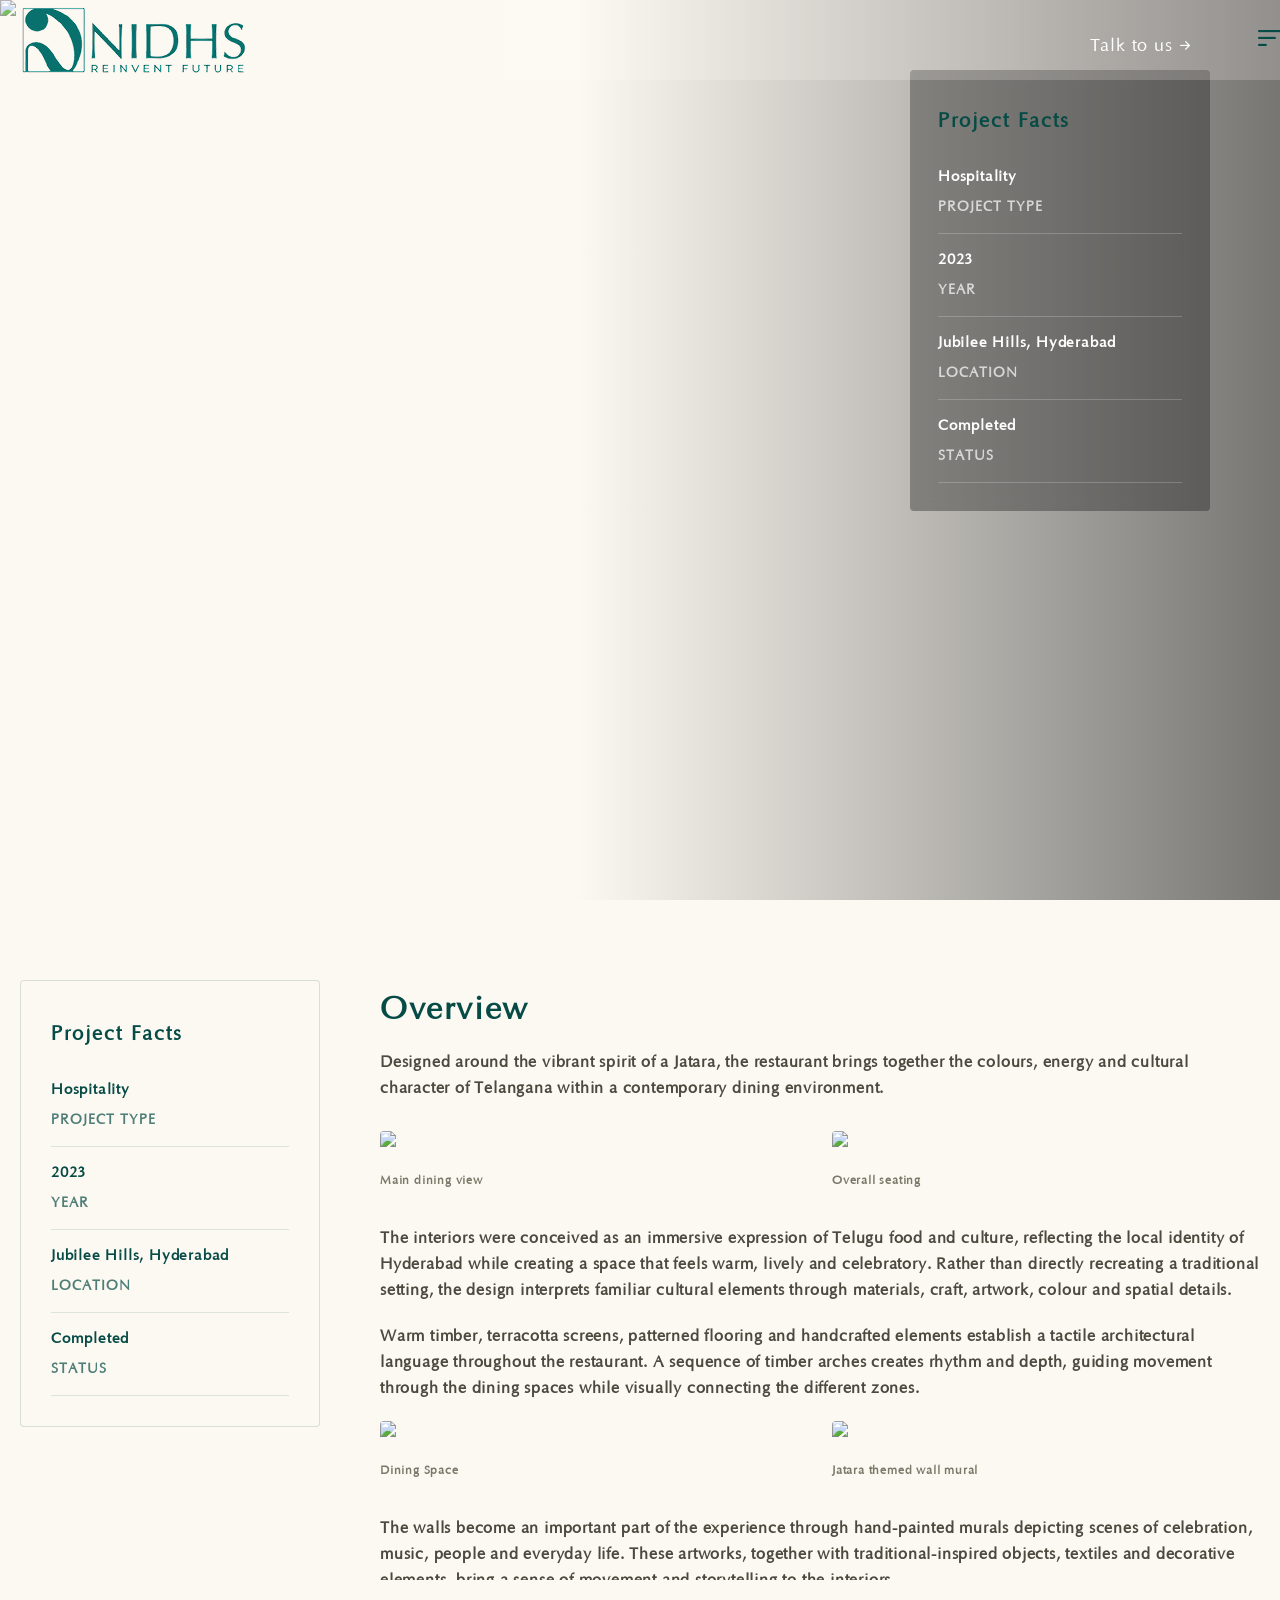
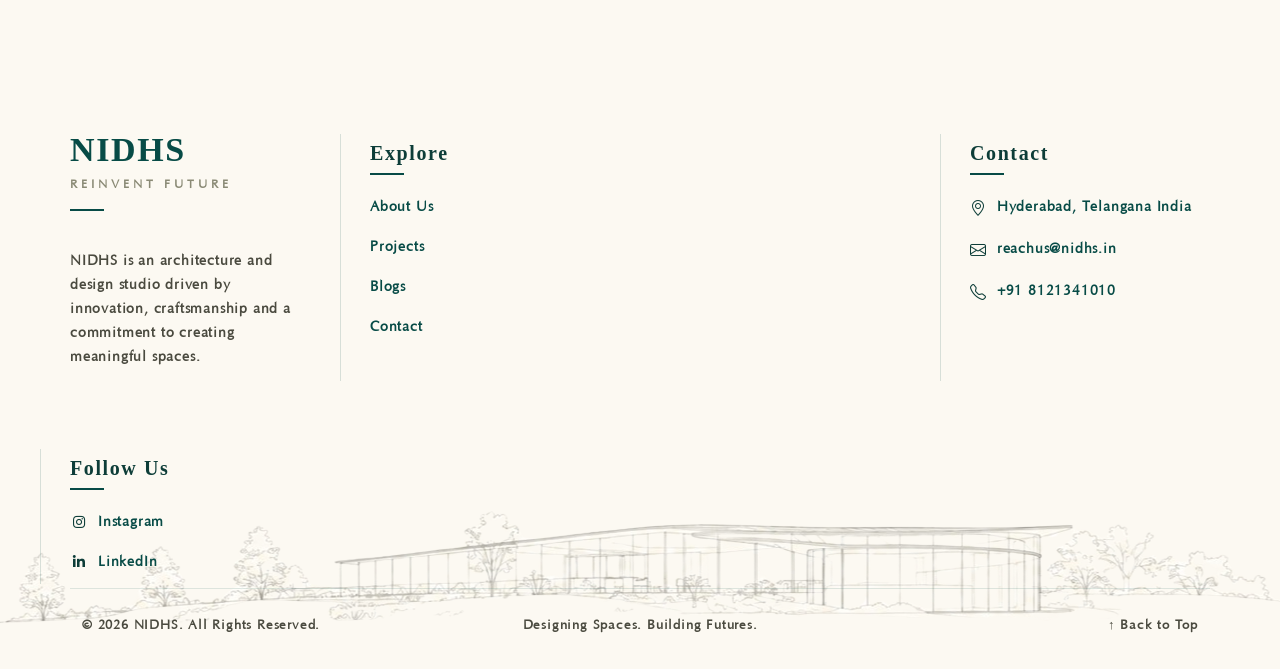
==== jatara.html @ 34f8f17a "Initial commit" ====
<!DOCTYPE HTML>
<html lang="en-US">

<head>
	<meta charset="UTF-8">
	<meta http-equiv="x-ua-compatible" content="ie=edge">
	<title>Jatara</title>
	<meta name="description" content="">
	<meta name="viewport" content="width=device-width, initial-scale=1">
	<!-- Favicon -->
	<link rel="icon" type="image/png" sizes="56x56" href="assets/images/fav-icon/icon.png">
	<!-- bootstrap CSS -->
	<link rel="stylesheet" href="assets/css/bootstrap.min.css" type="text/css" media="all">

	<!-- animate CSS -->
	<link rel="stylesheet" href="assets/css/animate.css" type="text/css" media="all">

	<!-- font-awesome CSS -->
	<link rel="stylesheet" href="assets/css/all.min.css" type="text/css" media="all">
	<!-- font-flaticon CSS -->
	<link rel="stylesheet" href="assets/css/flaticon.css" type="text/css" media="all">
	<!-- theme-default CSS -->
	<link rel="stylesheet" href="assets/css/theme-default.css" type="text/css" media="all">

	<!-- transitions CSS -->
	<link rel="stylesheet" href="assets/css/owl.transitions.css" type="text/css" media="all">

	<!-- bootstrap icons -->
	<link rel="stylesheet" href="assets/css/bootstrap-icons.css" type="text/css" media="all">
    
	<!-- Main Style CSS -->
	<link rel="stylesheet" href="assets/css/style.css" type="text/css" media="all">

	<link rel="stylesheet" href="assets/css/projectdetail.css" type="text/css" media="all">

</head>

<body>

    <div id="sticky-header" class="hendre_nav_manu two">
		<div class="container-fluid">
			<div class="row align-items-center">
				<div class="col-lg-2">
					<div class="logo">
						<a class="logo_img" href="index.html" title="hendre">
							<img src="assets/images/NIDHSlogo.png" alt="logo">
						</a>
						<a class="main_sticky" href="index.html" title="hendre">
							<img src="assets/images/NIDHSlogo.png" alt="logo">
						</a>
					</div>
				</div>
				<div class="col-lg-7">
					
				</div>
				<div class="col-lg-3">
					<div class="header-src-box">

						<div class="header-button two">
							<a href="#">Talk to us<i class="bi bi-arrow-right-short"></i></a>
						</div>
						<div class="sidebar-btn style_two">
							<div class="nav-btn navSidebar-button style_two"><span><i class="bi bi-filter-left"></i></span></div>							
						</div>
					</div>
				</div>
			</div>
		</div>
	</div>

	<div class="xs-sidebar-group info-group">
		<div class="xs-sidebar-widget">
			<div class="sidebar-widget-container">
				<div class="menu-visual-pane" >

					<div class="menu-visual-content">
						<h1>Designing <br>Spaces <br>That Inspire.</h1>

						<div class="menu-featured-project">
							<span class="fp-label">FEATURED PROJECT</span>
							<h4>Sakura -A Far Eastern Kitchen</h4>
							<p>Restaurant<br>Hyderabad, Telangana<br>2024</p>
							<a href="sakura.html" class="view-project-link">VIEW PROJECT <i class="fas fa-arrow-right"></i></a>
						</div>
					</div>
				</div>

				<!-- RIGHT: nav pane -->
				<div class="menu-nav-pane">
					<div class="menu-nav-header">
						<div class="menu-brand">
							<div class="logo">
							<a class="logo_img" href="index.html" title="hendre">
								<img src="assets/images/NIDHSlogo.png" alt="logo">
							</a>
							</div>
						</div>
						<a href="#" class="close-side-widget">
							<i class="fas fa-times"></i>
						</a>
					</div>

					<ul class="menu-nav-list">
						<li><a href="#portfolio">PROJECTS </a></li>
						<li><a href="#aboutus">ABOUT </a></li>
						<li><a href="#blogs">BLOGS </a></li>
						<li><a href="#contactus">CONTACT </a></li>
					</ul>

					<div class="menu-contact-row">
						<div class="contact-item">
							<i class="fas fa-map-marker-alt"></i>
							<span>Hyderabad, Telangana<br>India</span>
						</div> 
						<div class="contact-item">
							<i class="fas fa-envelope"></i>
							<span>reachus@nidhs.in</span>
						</div>
						<div class="contact-item">
							<i class="fas fa-phone-alt"></i>
							<span>+91 8121341010</span>
						</div>
					</div>
				</div>

			</div>
		</div>
	</div>


    <section class="pd-hero">
        <img class="pd-hero__img" src="assets/images/portfolio/jatara/DMP00651-HDR.jpg" alt="Jataras Restaurant">
        <div class="pd-hero__overlay"></div>

        <div class="pd-facts pd-facts--hero">
            <h3 class="pd-facts__title">Project Facts</h3>
            <ul class="pd-facts__list">
                <li><span class="pd-facts__value">Hospitality</span><span class="pd-facts__label">Project Type</span></li>
                <!-- <li><span class="pd-facts__value">Jatara</span><span class="pd-facts__label">Client</span></li> -->
                <li><span class="pd-facts__value">2023</span><span class="pd-facts__label">Year</span></li>
                <!-- <li><span class="pd-facts__value">--</span><span class="pd-facts__label">Size</span></li> -->
                <li><span class="pd-facts__value">Jubilee Hills, Hyderabad </span><span class="pd-facts__label">Location</span></li>
                <li><span class="pd-facts__value">Completed</span><span class="pd-facts__label">Status</span></li>
            </ul>
        </div>
    </section>

    <section class="pd-body">
        <aside class="pd-body__sidebar">
            <div class="pd-facts pd-facts--sidebar" id="pdFactsSidebar">
                <h3 class="pd-facts__title">Project Facts</h3>
                <ul class="pd-facts__list">
                    <li><span class="pd-facts__value">Hospitality</span><span class="pd-facts__label">Project Type</span></li>
					<!-- <li><span class="pd-facts__value">Jatara</span><span class="pd-facts__label">Client</span></li> -->
					<li><span class="pd-facts__value">2023</span><span class="pd-facts__label">Year</span></li>
					<!-- <li><span class="pd-facts__value">--</span><span class="pd-facts__label">Size</span></li> -->
					<li><span class="pd-facts__value">Jubilee Hills, Hyderabad </span><span class="pd-facts__label">Location</span></li>
					<li><span class="pd-facts__value">Completed</span><span class="pd-facts__label">Status</span></li>
                </ul>
            </div>
        </aside>

        <div class="pd-body__content">
            <h2>Overview</h2>
            <p> 
				Designed around the vibrant spirit of a Jatara, the restaurant brings together the colours, energy and cultural character of Telangana within a contemporary dining environment.
			</p>

            
			<div class="pd-body__image-row">
				<div>
					<img class="pd-body__image" src="assets/images/portfolio/jatara/DMP00681-HDR.jpg" alt="Main Entrance">
					<span class="pd-body__caption">Main dining view</span>
				</div>
				<div>
					<img class="pd-body__image" src="assets/images/portfolio/jatara/DMP00713-HDR.jpg" alt="Main Entrance">
					<span class="pd-body__caption">Overall seating</span>
				</div>
			</div>
			<p>
				The interiors were conceived as an immersive expression of Telugu food and culture, reflecting the local identity of Hyderabad while creating a space that feels warm, lively and celebratory. Rather than directly recreating a traditional setting, the design interprets familiar cultural elements through materials, craft, artwork, colour and spatial details.			</p>
			<p>
				Warm timber, terracotta screens, patterned flooring and handcrafted elements establish a tactile architectural language throughout the restaurant. A sequence of timber arches creates rhythm and depth, guiding movement through the dining spaces while visually connecting the different zones.			
			</p>

            <div class="pd-body__image-row">
                <div>
                    <img src="assets/images/portfolio/jatara/DMP00624-HDR.jpg" alt="Reception Hall">
                    <span class="pd-body__caption">Dining Space</span>
                </div>
                <div>
                    <img src="assets/images/portfolio/jatara/DMP00735-HDR.jpg" alt="Jatara themed wall mural">
                    <span class="pd-body__caption">Jatara themed wall mural</span>
                </div>
            </div>
			<p>The walls become an important part of the experience through hand-painted murals depicting scenes of celebration, music, people and everyday life. These artworks, together with traditional-inspired objects, textiles and decorative elements, bring a sense of movement and storytelling to the interiors.</p>

            <div class="pd-body__image-row">
                <div>
                    <img src="assets/images/portfolio/jatara/DMP00586-HDR.jpg" alt="Reception Hall">
                    <span class="pd-body__caption">Private Dining Room</span>
                </div>

                <div>
                    <img src="assets/images/portfolio/jatara/DMP00601-HDR.jpg" alt="Facade Detail">
                    <span class="pd-body__caption"> Themed wall painting </span>
                </div>
            </div>

			<p>The resulting space is intentionally vibrant and informal - a contemporary restaurant that celebrates the character of Jatara through colour, craft, art and atmosphere.</p>
            <div class="pd-body__image-row">
				<div>
                    <img src="assets/images/portfolio/jatara/DMP00619-HDR.jpg" alt="Reception Hall">
                    <span class="pd-body__caption">Carved wooden detailing</span>
                </div>
			</div>
        </div>
    </section>

    <!--==================================================-->
	<!-- Start Footer Section  -->
	<!--==================================================-->

	<div class="footer-section upper">
		<div class="container">
			<div class="row footer-row">

				<div class="col-lg-3 col-md-6">
					<div class="widgets-company-info-box wow fadeInUp">
						<div class="footer-logo">
							<h2>NIDHS</h2>
							<span>REINVENT FUTURE</span>
							<div class="footer-underline"></div>
						</div>
						<div class="company-info-desc">
							<p>NIDHS is an architecture and design studio driven by innovation, craftsmanship and a commitment to creating meaningful spaces.</p>
						</div>
					</div>
				</div>

				<div class="col-lg-3 col-md-6">
					<div class="widgets-company-info wow fadeInLeft">
						<div class="widgets-company-content">
							<div class="widgets-company-title">
								<h3>Explore</h3>
								<div class="footer-underline"></div>
							</div>
							<div class="widgets-company-icon-list">
								<ul>
									<li><a class="a" href="index.html#aboutus">About Us</a></li>
									<li><a class="a" href="index.html#portfolio">Projects</a></li>
									<li><a class="a" href="index.html#blogs">Blogs</a></li>
									<li><a class="a" href="index.html#contactus">Contact</a></li>
								</ul>
							</div>
						</div>
					</div>
				</div>
s
				<div class="col-lg-3 col-md-6">
					<div class="widgets-company-info wow fadeInLeft">
						<div class="widgets-company-content">
							<div class="widgets-company-title">
								<h3>Contact</h3>
								<div class="footer-underline"></div>
							</div>
							<div class="widgets-company-icon-list">
								<ul class="contact-list">
									<li><i class="bi bi-geo-alt"></i> <span>Hyderabad, Telangana India</span></li>
									<li><i class="bi bi-envelope"></i> <span>reachus@nidhs.in</span></li>
									<li><i class="bi bi-telephone"></i> <span>+91 8121341010</span></li>
								</ul>
							</div>
						</div>
					</div>
				</div>

				<div class="col-lg-3 col-md-6">
					<div class="widgets-company-info wow fadeInLeft">
						<div class="widgets-company-content">
							<div class="widgets-company-title">
								<h3>Follow Us</h3>
								<div class="footer-underline"></div>
							</div>
							<div class="widgets-company-icon-list">
								<ul class="social-list">
									<li><a class="a" href="#"><i class="fab fa-instagram"></i> Instagram</a></li>
									<li><a class="a" href="#"><i class="fab fa-linkedin-in"></i> LinkedIn</a></li>
								</ul>
							</div>
						</div>
					</div>
				</div>

			</div>


			<div class="row mg-tp align-items-center footer-bottom-row">
				<div class="col-lg-4">
					<div class="copy-rights">
						<p>© 2026 NIDHS. All Rights Reserved.</p>
					</div>
				</div>
				<div class="col-lg-4 text-center">
					<p class="footer-tagline">Designing Spaces. Building Futures.</p>
				</div>
				<div class="col-lg-4 text-end">
					<a class="a back-to-top" href="#top">↑ Back to Top</a>
				</div>
			</div>
		</div>
	</div>

	<!--==================================================-->
	<!-- End  Footer Section  -->
	<!--==================================================-->


</body>

<script>
    document.addEventListener('DOMContentLoaded', function () {
        var sidebarFacts = document.getElementById('pdFactsSidebar');
        if (!sidebarFacts) return;

        // skip the animation entirely on mobile widths, per design
        if (window.innerWidth <= 900) {
            sidebarFacts.classList.add('is-visible');
            return;
        }

        var observer = new IntersectionObserver(function (entries) {
            entries.forEach(function (entry) {
                if (entry.isIntersecting) {
                    sidebarFacts.classList.add('is-visible');
                    observer.unobserve(entry.target);
                }
            });
        }, {
            threshold: 0.2
        });

        observer.observe(sidebarFacts);
    });
</script>

<!-- jquery js -->
	<script src="assets/js/vendor/jquery-3.6.2.min.js"></script>
	<!-- bootstrap js -->
	<script src="assets/js/bootstrap.min.js"></script>
	<!-- carousel js -->
	<script src="assets/js/owl.carousel.min.js"></script>
	<!-- counterup js -->
	<script src="assets/js/jquery.counterup.min.js"></script>
	<!-- waypoints js -->
	<script src="assets/js/waypoints.min.js"></script>
	<!-- wow js -->
	<script src="assets/js/wow.js"></script>
	<!-- imagesloaded js -->
	<script src="assets/js/imagesloaded.pkgd.min.js"></script>
	<!-- venobox js -->
	<script src="venobox/venobox.js"></script>

	<!--  animated-text js -->
	<script src="assets/js/animated-text.js"></script>
	<!-- venobox min js -->
	<script src="venobox/venobox.min.js"></script>
	<!-- isotope js -->
	<script src="assets/js/isotope.pkgd.min.js"></script>
	<!-- jquery meanmenu js -->
	<script src="assets/js/jquery.meanmenu.js"></script>

	<!-- jquery scrollup js -->
	<script src="assets/js/jquery.scrollUp.js"></script>

	<script src="assets/js/jquery.barfiller.js"></script>
	<!-- jquery js -->

	<script src="assets/js/popper.min.js"></script>

	<!-- theme js -->
	<script src="assets/js/theme.js"></script>

</html>
---- assets/css/theme-default.css ----
/*

    font-family: 'Montserrat', sans-serif;

*/



/* @import url('https://fonts.googleapis.com/css2?family=Montserrat:ital,wght@0,100;0,200;0,300;0,400;0,500;0,600;0,700;0,800;0,900;1,100;1,200;1,300;1,400;1,500;1,600;1,700;1,800;1,900&display=swap'); */
/* @import url('https://fonts.googleapis.com/css2?family=Abhaya+Libre:wght@400;500;600;700;800&display=swap'); */

@font-face {
    font-family: 'Optima';
    src: url('/assets/fonts/optima-webfont/OPTIMA.woff') format('woff');
    font-weight: 400;
    font-style: normal;
    font-display: swap;
}

html, body {
    margin: 0;
    padding: 0;
}

html,

body {
    overflow-x: hidden;
}

html {
    scroll-behavior: smooth;
}

body {
    color: #FCF9F2;
    font-size: 15px;
    font-weight: 600;
    line-height: 28px;
    letter-spacing: 0.05rem;
    text-align: left!important;
    /* font-family: 'Montserrat', sans-serif; */
    /* font-family: 'Abhaya Libre', serif; */
    font-family: 'Optima', 'Abhaya Libre', serif;
}

p {

    font-weight: 600 !important;
    font-style: normal;
}

h1,
h2,
h3,
h4,
h5,
h6 {
    /* color: #fff; */
    /* font-family: 'Montserrat', sans-serif; */
    /* font-family: 'Abhaya Libre', serif; */
    font-family: 'Optima', serif;
    font-style: normal;
    margin-bottom: 0;
    margin-top: 11px;
    line-height: 1.2;
    font-weight: 600;
    -webkit-transition: .5s;
    transition: .5s;
    font-size: 36px;
    letter-spacing: 0.1rem !important;
}

a {
    -webkit-transition: all 0.3s ease-out 0s;
    transition: all 0.3s ease-out 0s;
    text-decoration: none;
}

a {
    color: #43baff;
    text-decoration: none;
}

a:focus,
.btn:focus {
    text-decoration: none;
    outline: none;
}

a:focus,
a:hover {
    text-decoration: none;
    text-decoration: none;
}

.uppercase {
    text-transform: uppercase;
}

.capitalize {
    text-transform: capitalize;
}

h1 a,
h2 a,
h3 a,
h4 a,
h5 a,
h6 a {
    color: inherit;
    -webkit-transition: .5s;
    transition: .5s;
    text-decoration: none;
}

h1 {
    font-size: 50px;
}

h2 {
    font-size: 35px;

}

h3 {
    font-size: 30px;
}

h4 {
    font-size: 24px;
}

h5 {
    font-size: 20px;
}

h6 {
    font-size: 18px;
}

.white h1,
.white h2,
.white h3,
.white h4,
.white h5,
.white h6 {
    color: #fff;
}

.white p {
    color: #fff;
}

.white i {
    color: #fff;
}

ul {
    margin: 0px;
    padding: 0px;
}



ul {
    margin: 0;

    padding: 0;
}



/* input:focus,
button:focus {
    border-color: #FF3C00;
    outline-color: #FF3C00;
    border: 1px solid #FF3C00;
} */

textarea:focus {
    border-color: #F16722;
    outline-color: #F16722;
}

hr {
    margin: 60px 0;
    padding: 0px;
    border-bottom: 1px solid #eceff8;
    border-top: 0px;
}

hr.style-2 {
    border-bottom: 1px dashed #f10;
}

hr.mp-0 {
    margin: 0;
    border-bottom: 1px solid #eceff8;
}

hr.mtb-40 {
    margin: 40px 0;
    border-bottom: 1px solid #eceff8;
    border-top: 0px;
}

label {
    color: #fff;
    cursor: pointer;
    font-size: 14px;
    font-weight: 600;
}

a,
i,
cite,
em,
var,
address,
dfn,
ol,
li,
ul {
    font-style: normal;
    font-weight: 600;
}


*::-moz-selection {
    background: #4fc1f0;
    color: #454545;
    text-shadow: none;
}

::-moz-selection {
    background: #4fc1f0;
    color: #454545;
    text-shadow: none;
}

::selection {
    background: #4fc1f0;
    color: #454545;
    text-shadow: none;
}

::placeholder {
    color: #454545;
    font-size: 16px;
}

::-webkit-input-placeholder {
    /* Chrome/Opera/Safari */

    color: #454545;
}

::-moz-placeholder {
    /* Firefox 19+ */
    color: #454545;
}

:-ms-input-placeholder {
    /* IE 10+ */

    color: #454545;
}

:-moz-placeholder {
    /* Firefox 18- */

    color: #454545;
}

/* Contact Area */
.counter_area ::-moz-selection {
    color: #001d23;
    text-shadow: none;
}

.contact_area ::-moz-selection {
    color: #001d23;
    text-shadow: none;
}

.contact_area ::selection {
    color: #001d23;
    text-shadow: none;
}

.contact_area ::placeholder {
    color: #001d23;
    font-size: 16px;
}

.contact_area ::-webkit-input-placeholder {
    /* Chrome/Opera/Safari */
    color: #001d23;
}

.contact_area ::-moz-placeholder {
    /* Firefox 19+ */
    color: #001d23;
}

.contact_area :-ms-input-placeholder {
    /* IE 10+ */
    color: #001d23;
}

.contact_area :-moz-placeholder {
    /* Firefox 18- */
    color: #001d23;
}

.blog_reply ::-moz-selection {
    color: #151948;
}

.blog_reply ::-moz-selection {
    color: #151948;
}

.blog_reply ::selection {
    color: #151948;
}

.blog_reply::placeholder {
    color: #151948;
}

.blog_reply ::-webkit-input-placeholder {
    /* Chrome/Opera/Safari */
    color: #151948;
}

.blog_reply ::-moz-placeholder {
    /* Firefox 19+ */
    color: #151948;
}

.blog_reply :-ms-input-placeholder {
    /* IE 10+ */
    color: #151948;
}

.blog_reply :-moz-placeholder {
    /* Firefox 18- */
    color: #151948;
}
---- assets/css/style.css ----
/*===============================================
Template Name: Nidhs- Architecture & Interior Design HTML5 Template
Author:  https://themeforest.net/user/dreamit-solution
Description: Description
Version: 1.0.0
Text Domain: Nidhs
Tags:       architect, architecture, architecture design, architecture portfolio, architecture studio, clean, furniture store, gallery, interior decoration, interior design, interior design portfolio, interior designer, modern, property
================================================*/
    
/*TABLE OF CONTENTS*/
/*=====================
01. Nidhstop-menu-area Css
02. NidhsNav Menu Area Css
03. Nidhsbreadcumb Area Css
04. Nidhssection-title Css
05. NidhsSlider Area Css
06. Nidhsfeature-area Css
07. Nidhstag-area Css
08. Nidhsabout area Css
09. NidhsProssess Ber Css
10. Nidhsgallery area Css
11. Nidhscounter area Css
12. Nidhsservice-area  Css
13. Nidhsproject all inner page Css
14. Nidhsservice-details-area Css
15. NidhsNidhs-agency-area Css
16. Nidhspricing-area Css
17. Nidhsproject-area Css
18. Nidhscall-do-action-area Css
19. Nidhscontact area Css
20. Nidhsmap-section Css
21. Nidhsteam-area Css
22. Nidhsteam area inner page Css
23. Nidhstestimonial-area Css
24. Nidhsvideo-area-seven Css
25. Nidhsblog-area Css
26. Nidhsblog-details-area Css
27. Nidhscascading-area Css
28. Nidhshorizontal-area Css
29. Nidhshorizontal-slider-area Css
30. Nidhsportfolio-masonary-area Css
31. Nidhsportfolio-details-area Css
32. Nidhsspilt-slider-area Css
33. Nidhsbrand-area Css
34. Nidhsshop-area CSS
35. Nidhsfooter-section CSS
36. Nidhscopyright-area Css

background color: #FCF9F2
text color: #074B46
light text color : #515151
=======================*/


/*================================
<-- Nidhstop-menu-area Css -->
==================================*/
a {
    color: inherit;
    text-decoration: none;
}

.top-menu-area {
    background: #D8AB7A;
    padding: 10px 0;
}

.top-menu-area .top-menu-left h4.ma-ri {
    margin-right: 40px;
}

.top-menu-area .top-menu-left h4 {
    font-size: 14px;
    line-height: 30px;
    color: #ffffff;
    font-weight: 500;
    margin: 0 0 0;
    display: inline-block;
}

.top-menu-left h4 i {
    display: inline-block;
    margin-right: 5px;
}

.top-icon-list {
    text-align: right;
}

.top-icon-list ul li {
    display: inline-block;
    list-style: none;
    margin-left: 15px;
}

.top-icon-list ul li a {
    font-size: 15px;
    display: inline-block;
    color: #fff;
}

/*================================
<--  NidhsNav Menu Area Css -->
==================================*/

/* #sticky-header {
    position: fixed;
    top: 0;
    left: 0;
    width: 100%;
    z-index: 10;
} */

#sticky-header {
    position: fixed;
    top: 0;
    left: 0;
    width: 100%;
    z-index: 10;
    transform: translateY(0);   /* visible by default */
    transition: transform 0.35s ease;
}

#sticky-header.nav-hidden {
    transform: translateY(-100%);
}

.hendre_nav_manu {
    transition: .5s;
    z-index: 2;
    position: relative;

}

.hendre_nav_manu.two {
    /* background: transparent !important; */
    background: rgba(254, 249, 242, 0.2);
    z-index: 5;
}


.sticky {
    left: 0;
    margin: auto;
    position: fixed !important;
    top: 0;
    width: 100%;
    -webkit-box-shadow: 0 2px 5px -2px rgba(0, 0, 0, 0.1);
    box-shadow: 0 2px 5px -2px rgba(0, 0, 0, 0.1);
    background: #074B46;
    transition: .5s;
    z-index: 9;
    animation: 500ms running fadeInUp;
    animation-name: slideInDown;
}

.header-src-box {
    text-align: center;
}

.header-icon {
    display: inline-block;
    margin: 0 25px 0 15px;
}

.header-icon.home-three {
    margin: 0 15px 0 15px;
}

.header-icon a {
    display: inline-block;
    position: relative;
    z-index: 1;
    color: #012549;
    font-size: 24px;
}

.sticky .header-icon a {
    color: #fff;

}

.header-icon a::after {
    position: absolute;
    content: "0";
    top: 0;
    right: -8px;
    height: 15px;
    width: 15px;
    line-height: 15px;
    /* background: #E01142; */
    color: #fff;
    border-radius: 50%;
    text-align: center;
    font-size: 12px;
}

.header-button {
    display: inline-block;
}

.hendre_nav_manu .col-lg-3 {
    display: flex;
    justify-content: flex-end;
    align-items: center;
    padding-right: 20px;
}

/* .header-button a::after {
    position: absolute;
    content: "";
    top: 9px;
    left: -12px;
    height: 16px;
    width: 1px;
    background : #FCF9F2;
    opacity: 0.3;
} */

.header-button a {
    display: inline-block;
    font-size: 15px;
    line-height: 30px;
    color: #ffffff;
    font-weight: 500;
    transition: .5s;
    position: relative;
    z-index: 1;
}

.header-button a i {
    font-size: 20px;
    display: inline-block;
    margin: 0 0 0 0;
    position: relative;
    left: 2px;
    top: 2px;
}

.header-button a:hover{
    color: #D7AB79;
}

/* .sticky .hendre_nav_manu.two {
    background : #FCF9F2!important;
} */


.hendre_nav_manu.two .hendre_menu>ul>li>a {
    color: #074B46;
}

.header-button.two a {
    display: inline-block;
    font-size: 18px;
    line-height: 30px;
    /* color: #074B46; */
    color:white;
    font-weight: 500;
    transition: .5s;
    position: relative;
    z-index: 1;
}


.sticky .hendre_nav_manu.left-sidebar{
    left: 0;
    margin: auto;
    position: fixed !important;
    top: 0;
    width: 100%;
    -webkit-box-shadow: 0 2px 5px -2px rgba(0, 0, 0, 0.1);
    box-shadow: 0 2px 5px -2px rgba(0, 0, 0, 0.1);
    background: #f00!important;
    transition: .5s;
    z-index: 9;
    animation: 500ms running fadeInUp;
    animation-name: slideInDown;
}


.hendre_nav_manu.left-sidebar {
    transition: .5s;
    z-index: 2;
    position: fixed;
    padding: 10px 0px 10px 0px;
    width: 13%;
    margin-bottom: -56px;
    height: 100%;
    border-right: 1px solid #352E26;
}

.hendre_nav_manu.left-sidebar a.logo_img {
    margin-top: 120px;
    display: inline-block;
}

.hendre_nav_manu.left-sidebar .hendre_menu>ul>li {
    display: block;
    position: relative;
    z-index: 1;
}

.hendre_nav_manu.left-sidebar nav.hendre_menu {
    text-align: left;
    margin-left: 25px;
}

.hendre_nav_manu.left-sidebar .left-sidebar-title h4 {
    font-size: 12px;
    line-height: 30px;
    color: #515151;
    font-weight: 300;
    position: relative;
    z-index: 1;
    text-transform: uppercase;
    margin-left: 43px;
}

.hendre_nav_manu.left-sidebar .left-sidebar-title h4::before {
    position: absolute;
    top: 14px;
    left: -85px;
    content: "";
    height: 1px;
    width: 80px;
    background: #515151;
    z-index: -1;
}

.hendre_nav_manu.left-sidebar .left-sidebar-title h4::after {
    position: absolute;
    top: 14px;
    right: 23px;
    content: "";
    height: 1px;
    width: 80px;
    background: #515151;
    z-index: -1;
}

.left-sidebar-icon-list ul li {
    font-size: 14px;
    line-height: 26px;
    color: #515151;
    font-weight: 400;
    display: block;
    margin: 0px 0 23px;
}

.left-sidebar-icon-list ul li i {
    display: inline-block;
    font-size: 14px;
    line-height: 26px;
    color: #fff;
    font-weight: 400;
    margin: 0 5px 0 0;
}

.left-sidebar-icon-list {
    text-align: center;
}

.left-sidebar-icon-list ul li {
    display: inline-block;
    list-style: none;
    margin: 0 3px 0;
}

.left-sidebar-icon-list ul li a {
    display: inline-block;
    font-size: 14px;
    color: #fff;
    height: 35px;
    width: 35px;
    line-height: 35px;
    text-align: center;
    border-radius: 50%;
    transition: .5s;
    border: 1px solid #515151;
}

.left-sidebar-icon-list {
    text-align: left;
    margin: 20px 0 0;
}

.left-sidebar-icon-list p {
    font-size: 12px;
    line-height: 26px;
    color: #515151;
    font-weight: 400;
    margin: 30px 0 0;
}

.left-sidebar-icon-list ul li a:hover {
    background: #C5A073;
}

.hendre_nav_manu.toggle-menu .hendre_nav_manu.left-sidebar .left-sidebar-title h4::before {
    background: inherit;
}

.hendre_nav_manu.toggle-menu .hendre_nav_manu.left-sidebar .left-sidebar-title h4::after {
    background: inherit;
}

.hendre_nav_manu.toggle-menu {
    transition: .5s;
    z-index: 2;
    position: relative;
    padding: 20px 0px 20px 40px;
    background: transparent;
    margin-bottom: -77px;
    border-bottom: 1px solid #9FA8AD;
}

.sticky.hendre_nav_manu.toggle-menu {
    border-bottom: inherit!important;
}

.hendre_nav_manu.toggle-menu .hendre_nav_manu.left-sidebar {
    margin-right: 0;
    position: fixed !important;
    top: 0;
    width: 17%;
    -webkit-box-shadow: 0 2px 5px -2px rgba(0, 0, 0, 0.1);
    box-shadow: 0 2px 5px -2px rgba(0, 0, 0, 0.1);
    background: #074B46!important;
    transition: .5s;
    z-index: 999;
    animation: 500ms running fadeInUp;
    animation-name: slideInDown;
    position: absolute;
    right: -70px;
    top: 0;
}

.sticky .hendre_nav_manu.toggle-menu .hendre_nav_manu.left-sidebar {
    margin: auto;
    position: fixed !important;
    top: 0;
    width: 17%;
    -webkit-box-shadow: 0 2px 5px -2px rgba(0, 0, 0, 0.1);
    box-shadow: 0 2px 5px -2px rgba(0, 0, 0, 0.1);
    background: transparent !important;
    transition: .5s;
    z-index: 999;
    animation: 500ms running fadeInUp;
    animation-name: slideInDown;
    position: absolute;
    right: -70px;
}

.hendre_nav_manu.toggle-menu .nav-btn.navSidebar-button.style_two i {
    display: inline-block;
    font-size: 50px;
    color: #074B46;
    /* color:white; */
    padding: 2px 4px;
}



/* hendre Menu Css*/
nav.hendre_menu {
    text-align: center;
}

.hendre_menu ul {
    list-style: none;
    display: inline-block;
}

.hendre_menu>ul>li {
    display: inline-block;
    position: relative;
    z-index: 1;
}

.hendre_menu>ul>li>a {
    display: block;
    margin: 25px 17px;
    transition: .5s;
    text-decoration: none;
    font-size: 15px;
    line-height: 30px;
    color: #ffffff;
    font-weight: 500;
    position: relative;
    z-index: 1;
}

.hendre_menu>ul>li>a::after {
    position: absolute;
    bottom: 0;
    left: 0;
    height: 2px;
    width: 0%;
    background: #D7AB79;
    content: "";
    transition: .5s;
}

nav.hendre_menu span {
    font-size: 13px;
    padding-left: 6px;
    font-family: FontAwesome;
}

.hendre_menu>ul>li>a:hover {
    color: #D7AB79;
}

.hendre_nav_manu.four .hendre_menu>ul>li>a:hover {
    color: #D7AB79;
}

.hendre_menu>ul>li>a:hover::after {
    width: 100%;
}




/*** Sub Menu Style ***/
.hendre_menu ul .sub-menu {
    position: absolute;
    left: 0;
    top: 130%;
    width: 217px;
    text-align: left;
    background : #FCF9F2;
    margin: 0;
    z-index: 1;
    -webkit-box-shadow: 0px 1px 3px rgba(0, 0, 0, 0.3);
    box-shadow: 0px 1px 3px rgba(0, 0, 0, 0.3);
    transition: .5s;
    visibility: hidden;
    opacity: 0;
}

.hendre_menu ul li:hover>.sub-menu {
    visibility: visible;
    top: 100%;
    opacity: 1;
}

.hendre_menu ul .sub-menu li {
    position: relative;
}

.hendre_menu ul .sub-menu li a {
    display: block;
    padding: 12px 20px;
    margin: 0;
    line-height: 1.3;
    letter-spacing: normal;
    font-size: 16px;
    font-weight: 400;
    text-transform: capitalize;
    -webkit-transition: .1s;
    transition: .1s;
    visibility: inherit !important;
    color: #211e3b !important;
    transition: .5s;
}

.hendre_menu ul .sub-menu li:hover>a, .hendre_menu ul .sub-menu .sub-menu li:hover>a, .hendre_menu ul .sub-menu .sub-menu .sub-menu li:hover>a, .hendre_menu ul .sub-menu .sub-menu .sub-menu .sub-menu li:hover>a {
    background: #D7AB79;
    color: #fff !important;
}

/* sub menu 2 */
.hendre_menu ul .sub-menu .sub-menu {
    left: 100%;
    top: 130%;
    opacity: 0;
    visibility: hidden;
}

.hendre_menu ul .sub-menu li:hover>.sub-menu {
    opacity: 1;
    visibility: visible;
    top: 0%;
}

/* sub menu 3 */
.hendre_menu ul .sub-menu .sub-menu li {
    position: relative;
}

.hendre_menu ul .sub-menu .sub-menu .sub-menu {
    right: 100%;
    left: auto;
    top: 130%;
    opacity: 0;
    visibility: hidden;
}

.hendre_menu ul .sub-menu .sub-menu li:hover>.sub-menu {
    opacity: 1;
    visibility: visible;
    top: 0%;
}

ul.sub-menu li a span {
    background: #FF3C00;
    padding: 5px 10px;
    color: #fff;
    opacity: 1;
    font-family: 'Fira Sans';
    border-radius: 2px;
    margin-left: 5px;
    transition: .5s;
}

ul.sub-menu li:hover a span{
    background: rgba(255,255,255, 0.20);
}

/* sub menu 4 */
.hendre_menu ul .sub-menu .sub-menu .sub-menu li {
    position: relative;
}


.hendre_menu ul .sub-menu .sub-menu .sub-menu li:hover>.sub-menu {
    opacity: 1;
    visibility: visible;
    top: 0%;
}

.hendre_menu li a:hover::before {
    width: 101%;
}

.hendre_nav_manu.sticky .logo_img {
    display: none;
}

.main_sticky {
    display: none;
}

.hendre_nav_manu.sticky .main_sticky {
    display: inherit;
}

.sticky .hendre_menu li a {
    color: #fff;
}

.hendre_nav_manu.sticky a.dtbtn {
    color: #fff;
    background: #F16722;
    border: 2px solid #F16722;
}

.hendre_nav_manu.sticky a.dtbtn:hover {
    color: #43baff;
}

.mobile-menu.mean-container {
    overflow: hidden;
}

.head-btn {
    display: inline-block;
}

.head-btn a {
    display: inline-block;
    font-size: 16px;
    background: #C79E70;
    padding: 11px 27px;
    color: #fff;
    text-transform: uppercase;
    position: relative;
    z-index: 1;
    transition: .5s;
}

.head-btn a::after {
    position: absolute;
    content: "";
    top: 0;
    left: 0;
    height: 100%;
    width: 100%;
    background : #FCF9F2;
    z-index: -1;
    transform: scale(0);
    transition: .5s;
}

.hendre_nav_manu.five {
    background:#292F3B;
    border-bottom: 1px solid #292F3B;
    padding: 0px 0px 0px 20px;
}

 .sticky.hendre_nav_manu.five  {
    background: #074B46!important;
    border-bottom: inherit;
}

.head-btn a:hover{
    color: #074B46 ;
}

.head-btn a:hover::after{
    transform: scale(1);
}

.hendre_nav_manu.five.upper .hendre_menu>ul>li>a {
    color: #074B46!important;
}

.hendre_nav_manu.five.upper .hendre_menu>ul>li>a:hover {
    color: #D6AB79!important;
}

.sticky.hendre_nav_manu.five.upper {
    background: #EDEDEB!important;
    border-bottom: 1px solid #DDDDDD;
    padding: 0px 0px 0px 2px;
}

.hendre_nav_manu.five.upper {
    background: transparent;
    border-bottom: 1px solid #DEDEDE;
    padding: 0px 0px 0px 0px;
}

/*=============================================
<-- Search Box Css -->
===============================================*/
/*nav button*/
.search-box-btn.search-box-outer {
    display: inline-block;
}

.nav-btn.navSidebar-button {
    display: inline-block;
    position: relative;
    top: 2px;
    right: -30px;
}

.sidebar-btn {
    display: inline-block;
    margin-left: 25px;
}

.nav-btn.navSidebar-button i {
    display: inline-block;
    font-size: 25px;
    cursor: pointer;
}

.nav-btn.navSidebar-button.style_two i {
    display: inline-block;
    font-size: 36px;
    color: #074B46;
    /* color:white; */
}

.nav-btn.navSidebar-button a i {
    font-size: 15px;
    width: 32px;
    line-height: 35px;
    height: 32px;
    border-radius: 50px;
    text-align: center;
    background: #efefef;
    display: inline-block;
    color: #232323;
    position: relative;
    z-index: 1;
    margin-left: 15px;
    transition: .5s;
    cursor: pointer;
}

.nav-btn.navSidebar-button a i::after {
    position: absolute;
    content: "";
    z-index: -1;
    left: 0;
    top: 0;
    right: 0;
    bottom: 0;
    background: #FF3C00;
    border-radius: 50%;
    transition: .5s;
    transform: scale(0);
}

.nav-btn.navSidebar-button a i:hover::after {
    transform: scale(1);
}

.nav-btn.navSidebar-button a i:hover {
    color: #fff;
}

/* New sidebar */

/* ===== Full-screen split menu ===== */

.xs-sidebar-widget {
    position: fixed;
    top: 0;
    right: -100%;
    width: 100%;
    max-width: 100%;      /* was 360px — now full screen */
    height: 100%;
    z-index: 515151;
    overflow: hidden;
    background-color: rgba(252, 249, 242, 0.5);
    transition: all 0.7s cubic-bezier(0.9, 0.03, 0, 0.96) 0.4s;
    visibility: hidden;
    opacity: 1;            /* no more see-through overlay bleed */
}

.xs-sidebar-group.isActive .xs-sidebar-widget {
    right: 0;
    visibility: visible;
}

.sidebar-widget-container {
    display: flex;
    width: 100%;
    height: 100%;
    top: 0;
    opacity: 1;
    visibility: visible;

}

/* remove the old top-shift + fade-in-late animation — pane content
   handles its own reveal now, see below */

.xs-sidebar-group.isActive .sidebar-widget-container {
    top: 0;
    transition: none;
}

/* ---------- LEFT VISUAL PANE ---------- */
.menu-visual-pane {
    position: relative;
    width: 50%;
    height: 100%;
    background-position: center;
    display: flex;
    flex-direction: column;
    justify-content: space-between;
    padding: 60px;
    overflow: hidden;
    background: url(/assets/images/menu.jpg);
    background-size: cover;

}

.menu-visual-pane::before {
    content: "";
    position: absolute;
    inset: 0;
    background: rgba(255, 255, 255, 0.4); /* Adjust opacity */
    z-index: 1;
}

.menu-visual-pane > * {
    position: relative;
    z-index: 2;
}

/* to make opaque layer on leftside of menubar, uncomment if using img as background */
/* .menu-visual-overlay {
    position: absolute;
    inset: 0;
    background: linear-gradient(180deg, rgba(252,249,242,0.75) 0%, rgba(252,249,242,0.25) 45%, rgba(255, 255, 255, 0.35) 100%);
    
    z-index: 1;
} */

.menu-visual-pane .menu-brand,
.menu-visual-content {
    position: relative;
    z-index: 2;
}

.menu-brand h2 {
    /* font-family: 'Playfair Display', serif; */
    font-size: 26px;
    letter-spacing: 3px;
    color: #074B46;
    margin: 0;
}

.menu-brand span {
    font-size: 11px;
    letter-spacing: 2px;
    color: #C9A063;
}

.menu-visual-content h1 {
    /* font-family: 'Playfair Display', serif; */
    font-size: 48px;
    line-height: 1.2;
    color: #0d3d38;
    margin-bottom: 40px;
}

.menu-featured-project {
    border-top: 1px solid rgba(7,75,70,0.3);
    padding-top: 16px;
    max-width: 260px;
}

.fp-label {
    font-size: 11px;
    letter-spacing: 1px;
    color: #7a7a6a;
}

.menu-featured-project h4 {
    /* font-family: 'Playfair Display', serif; */
    font-size: 22px;
    color: #0d3d38;
    margin: 6px 0;
}

.menu-featured-project p {
    font-size: 13px;
    color: #4a4a3f;
    margin-bottom: 12px;
}

.view-project-link {
    font-size: 12px;
    letter-spacing: 1px;
    color: #0d3d38;
    border-bottom: 1px solid #0d3d38;
    padding-bottom: 4px;
}

.view-project-link i {
    margin-left: 6px;
}

/* ---------- RIGHT NAV PANE ---------- */
.menu-nav-pane {
    width: 50%;
    height: 100%;
    background-color: #FCF9F2;
    padding: 60px 70px;
    display: flex;
    flex-direction: column;
}

.menu-nav-header {
    display: flex;
    justify-content: space-between;
    align-items: flex-start;
    margin-bottom: 60px;
}

.close-side-widget {
    width: 42px;
    height: 42px;
    border: 1px solid #074B46;
    border-radius: 50%;
    display: flex;
    align-items: center;
    justify-content: center;
    color: #074B46;
    font-size: 16px;
}

.menu-label {
    font-size: 12px;
    letter-spacing: 2px;
    color: #C9A063;
    margin-bottom: 12px;
}

.menu-nav-list {
    list-style: none;
    padding: 0;
    margin: 0 0 auto 0;
}

.menu-nav-list li {
    border-bottom: 1px solid rgba(7,75,70,0.15);
}

.menu-nav-list li a {
    display: flex;
    align-items: baseline;
    gap: 14px;
    /* font-family: 'Playfair Display', serif; */
    font-size: 40px;
    color: #0d3d38;
    padding: 14px 0;
    transition: color 0.3s ease, padding-left 0.3s ease;
}

.menu-nav-list li a span {
    font-size: 14px;
    color: #C9A063;
    font-family: sans-serif;
}

.menu-nav-list li a:hover {
    color: #C9A063;
    padding-left: 12px;
}

.menu-divider {
    height: 1px;
    background: rgba(7,75,70,0.15);
    margin: 30px 0;
}

.menu-social-row {
    display: flex;
    gap: 14px;
    list-style: none;
    padding: 0;
    margin: 0;
}

.menu-social-row a {
    width: 38px;
    height: 38px;
    border-radius: 6px;
    background: #0d3d38;
    color: #fff;
    display: flex;
    align-items: center;
    justify-content: center;
    font-size: 15px;
}

.menu-contact-row {
    display: flex;
    justify-content: space-between;
    gap: 20px;
    font-size: 13px;
    color: #3a3a30;
}

.contact-item {
    display: flex;
    align-items: flex-start;
    gap: 8px;
}

.contact-item i {
    color: #0d3d38;
    margin-top: 3px;
}

/* ---------- MOBILE: stack, hide the visual pane ---------- */
@media (max-width: 991px) {
    .menu-visual-pane {
        display: none;
    }
    .menu-nav-pane {
        width: 100%;
        padding: 40px 30px;
    }
    .menu-nav-list li a {
        font-size: 30px;
    }
    .menu-contact-row {
        flex-direction: column;
        gap: 12px;
    }
}

/*html css*/
.nav-logo {
    margin: 0 0 50px;
}

.content-thumb-box {
    padding: 0 0 20px;
}

.content-thumb-box img {
    width: 100%;
}

.content-box h2 {
    color: #fff;
    font-size: 26px;
    font-weight: 600;
}

.content-box p {
    display: inline-block;
    color: #fff;
    padding: 15px 0 0;
}

a.theme-btn.btn-style-two span {
    color: #fff;
    font-size: 20px;
}

a.theme-btn.btn-style-two i {
    color: #ff3c00;
}

.contact-info h2 {
    color: #074B46;
    font-size: 32px;
    margin-bottom: 15px;
    font-weight: 600;
}

ul.list-style-one li {
    display: block;
    list-style: none;
    color: #074B46;
    padding: 16px 0 0;
    overflow: hidden;
}

ul.list-style-one li i {
    margin-right: 10px;
}

ul.list-style-one li span {
    font-size: 20px;
    font-weight: 600;
    color: #ff3c00;
    margin: 0 10px 0 0px;
}

ul.social-box {
    margin: 30px 0 0;
}

ul.social-box li {
    display: inline-block;
    list-style: none;
    margin: 0 6px 0 0;
}

ul.social-box li a {
    display: inline-block;
    width: 35px;
    height: 35px;
    line-height: 36px;
    text-align: center;
    background : #FCF9F2;
    color: #272727;
    transition: .5s;
    font-size: 18px;
    border-radius: 3px;
}

ul.social-box li a:hover {
    background: #D8AB79;
    color: #fff;
}

/*--==============================================->
<!-- Nidhsbreadcumb Area Css -->
==================================================-*/

.breadcumb-area {
    background: url(../images/resource/breadcumb.jpg);
    background-repeat: no-repeat;
    background-size: cover;
    background-position: center;
    padding: 100px 0 110px;
    height: 450px;
    position: relative;
    z-index: 1;
}

.breadcumb-area .breadcumb-content h1 {
    font-size: 56px;
    line-height: 60px;
    color: #ffffff;
    font-weight: 700;
    margin: 0 0 0;
    text-transform: uppercase;
    text-align: center;
}

.breadcumb-content ul {
    display: inline-block;
    background : #FCF9F2;
    padding: 12px 10px 12px 23px;
    position: absolute;
    right: 10%;
    bottom: 0;
}

.breadcumb-content ul li a {
    display: inline-block;
    font-size: 14px;
    line-height: 30px;
    color: #515151;
    font-weight: 400;
    text-transform: uppercase;
    position: relative;
    z-index: 1;
    transition: .5s;
}

.breadcumb-content ul li a::after {
    position: absolute;
    content: "";
    height: 16px;
    width: 2px;
    background: #515151;
    top: 7px;
    right: -13px;
    opacity: 0.5;
    transform: rotate(29deg);
}

.breadcumb-content ul li {
    display: inline-block;
    margin-right: 20px;
    color: #515151;
    text-transform: uppercase;
}

.breadcumb-content ul li a:hover {
    color: #D7AB79;
}

/*<!-- ============================================================== -->
<!-- Nidhssection-title Css -->
<!-- ============================================================== -->*/

.section-title {
    text-align: center;
    margin-bottom: 0;
}

.main-title h1 {
    opacity: 0.020;
    font-size: 130px;
    line-height: 58px;
    color: #ffffff;
    font-weight: 700;
    text-transform: uppercase;
}

.sub-title h2 {
    font-size: 50px;
    line-height: 58px;
    letter-spacing: 0.1rem;
    color: #ffffff;
    font-weight: 600;
    margin: 0 0 0;
    position: relative;
    z-index: 1;
    top: -60px;
}

.sub-title h2 span {
    color: #074B46;
}

.sub-title h2::before {
    content: "";
    position: absolute;
    left: 0;
    right: 0;
    bottom: -30px;
    width: 75px;
    height: 2px;
    background: #074B46;
    margin: 0 auto 0;
}

.sub-title h2::after {
    content: "";
    position: absolute;
    left: -64px;
    right: 0;
    top: 86px!important;
    width: 10px;
    height: 2px;
    /* background-color: #303841; */
    background-color: #C5A073;
    animation-duration: 3s;
    animation-timing-function: linear;
    animation-iteration-count: infinite;
    animation-name: MOVE-BG;
    margin: 0 auto 0;
    text-align: center;
}

@keyframes MOVE-BG {
    0% {
        left: 0px;
        bottom: 0px;
    }

    100% {
        left: 100px;
        bottom: 0px;
    }
}

.section-title.upper .main-title h1 {
    color: #074B46;
    opacity: 0.051;
}

.section-title.upper .sub-title h2 {
    color: #074B46;
}

.section_title .sub_title h4 {
    font-size: 16px;
    line-height: 30px;
    color: #d8ab7a;
    font-weight: 500;
    margin: 0 0 0;
}

.section_title .main_title h1 {
    font-size: 42px;
    line-height: 55px;
    color: #ffffff;
    font-weight: 600;
    margin: 15px 0 20px;
}

.section_title.upper .main_title h1 {
    color: #074B46;
}

.section_title.upper .sub_title h4 {
    color: #d8ab7a;
}

.section_title_five .sub_title h4 {
    font-size: 16px;
    line-height: 30px;
    color: #fff;
    font-weight: 500;
    margin: 0 0 0;
}

.section_title_five .main_title h1 {
    font-size: 42px;
    line-height: 55px;
    color: #ffffff;
    font-weight: 600;
    margin: 15px 0 20px;
}

.section_title_five.upper .sub_title h4 {
    color: #074B46;
}

.section_title_five.upper .main_title h1 {
    color: #074B46;
}

.section-title-seven h2 {
    font-size: 46px;
    line-height: 60px;
    color: #074B46;
    font-weight: 400;
    margin: 0 0 0;
}

/*<!-- ============================================================== -->
<!-- NidhsSlider Area Css -->
<!-- ============================================================== -->*/

.slider-area.one {
    background: #074B46;
    padding: 0px 0 0px;
}

.slider-area.one .row.bor-der {
    padding: 0 0px 0 216px;
    margin: 0 70px 0 70px;
    border: 1px solid #1E1E1E;
    position: relative;
    z-index: 1;
}

.slider-area.one .row.bor-der::before {
    position: absolute;
    content: "";
    top: 0;
    left: -40%;
    right: 0;
    height: 100%;
    width: 1px;
    background : #FCF9F2;
    z-index: -1;
    margin: 0 auto 0;
    text-align: center;
    opacity: 0.2;
}
.slider-area.one.upper .row.bor-der::before {
    background: #EEEEEE;
     opacity: 1;
}
.slider-area.one .single-slider-left {
    transition: .5s;
    position: relative;
    z-index: 1;
    left: -10%;
}

.slider-area.one .single-slider {
    background: #1E1E1E;
    padding: 75px 0px 70px 70px;
    transition: .5s;
    position: relative;
    z-index: 1;
}

.slider-area.one .single-slider::before {
    position: absolute;
    top: -10px;
    left: -29px;
    height: 1px;
    width: 106%;
    background : #FCF9F2;
    content: "";
    opacity: 0.2;
}

.slider-area.one .single-slider::after {
    position: absolute;
    bottom: -9px;
    left: -10px;
    height: 1px;
    width: 107%;
    background : #FCF9F2;
    content: "";
    opacity: 0.2;
}

.slider-area.one .single-slider-left::before {
    position: absolute;
    top: -10px;
    left: -10px;
    height: 108%;
    width: 1px;
    background : #FCF9F2;
    content: "";
    opacity: 0.2;
}

.slider-area.one .single-slider-left::after {
    position: absolute;
    top: -25px;
    right: -10px;
    width: 1px;
    height: 107%;
    background : #FCF9F2;
    content: "";
    opacity: 0.2;
}

.slider-area.one .slider-title h4 {
    font-size: 14px;
    line-height: 20px;
    color: #d8ab7a;
    font-weight: 400;
    margin: 0 0 0;
}

.slider-area.one .slider-title h1 {
    font-size: 50px;
    line-height: 60px;
    color: #ffffff;
    font-weight: 600;
    margin: 100px 0 40px;
    position: relative;
    z-index: 1;
}

.slider-area.one .slider-title h1::before {
    position: absolute;
    content: "";
    top: -50%;
    left: 2px;
    height: 78px;
    width: 1px;
    background : #FCF9F2;
    opacity: 0.3;
}

.slider-area.one .slider-title h1 span{
    color: #C5A073;
}

.slider-area.one .slider-number {
    position: absolute;
    top: 40px;
    right: 30px;
    z-index: -1;
}

.slider-area.one .slider-number h1 {
    font-size: 100px;
    line-height: 58px;
    font-weight: 700;
    opacity: 0.2;
    color: transparent;
    -webkit-text-stroke-width: 1px;
    -webkit-text-stroke-color: #fff;
}

.slider-area.one .slider-button {
    position: relative;
    z-index: 1;
}

.slider-area.one .slider-button::before {
    position: absolute;
    content: "";
    top: 3px;
    left: 143px;
    width: 26px;
    height: 26px;
    border: 1px solid #fff;
    border-radius: 50%;
}

.slider-area.one .slider-button a {
    display: inline-block;
    font-size: 16px;
    line-height: 32px;
    color: #ffffff;
    font-weight: 500;
    position: relative;
    z-index: 1;
    transition: .5s;
}

.slider-area.one .slider-button a::before {
    position: absolute;
    content: "";
    top: 16px;
    right: -55px;
    height: 1px;
    width: 42px;
    background : #FCF9F2;
    z-index: -1;
}

.slider-area.one .slider-button a::after {
    position: absolute;
    content: "";
    top: 12px;
    right: -60px;
    height: 8px;
    width: 8px;
    background : #FCF9F2;
    border-radius: 50%;
    z-index: -1;
}

.slider-area.one .slider-icon-list {
    position: absolute;
    top: 50%;
    left: 30px;
}

.slider-area.one .slider-icon-list ul {
    margin-top: 45px;
}

.slider-area.one .slider-icon-list ul li {
    display: block;
    list-style: none;
    margin-bottom: 5px;
}

.slider-area.one .slider-icon-list ul li a {
    display: inline-block;
    font-size: 15px;
    color: #fff;
    transition: .5s;
}

.slider-area.one .slider-icon-list h5 {
    font-size: 15px;
    transform: rotate(90deg);
    margin: 0 0 0 -41px;
    position: relative;
    z-index: 1;
}

.slider-area.one .slider-icon-list h5::before {
    position: absolute;
    content: "";
    top: 5px;
    left: -96px;
    height: 1px;
    width: 80px;
    background : #FCF9F2;
    opacity: 0.3;
}

.slider-area.one .slider-icon-list ul li a:hover{
    color: #CBA273;
}

.slider-area.one .slider-button a:hover{
    color: #D7AB79;
}

.slider-area.one .slider-button a:hover::before{
    background: #D7AB79;
}

.slider-area.one .slider-button a:hover::after{
    background: #D7AB79;
}

.slider-area.one .slider-button:hover::before{
    border: 1px solid #D7AB79;
}

.slider-area.one.upper {
    background : #FCF9F2;
}

.slider-area.one.upper .row.bor-der {
    padding: 0 0px 0 320px;
    margin: 0 70px 0 70px;
    border: 1px solid #EEEEEE;
    position: relative;
    z-index: 1;
}

.slider-area.one.upper .slider-title h1 {
    color: #074B46;
}

.slider-area.one.upper .single-slider {
    background: #F8F8F8;
    padding: 75px 0px 70px 70px;
    transition: .5s;
    position: relative;
    z-index: 1;
}

.slider-area.one.upper .slider-title h4 {
    font-size: 14px;
    line-height: 20px;
    color: #074B46;
    font-weight: 400;
    margin: 0 0 0;
}

.slider-area.one.upper .single-slider-left::before {
    background: #EEEEEE;
    transition: .5s;
}

.slider-area.one.upper .slider-button a {
    display: inline-block;
    font-size: 16px;
    line-height: 32px;
    color: #074B46;
    font-weight: 500;
    position: relative;
    z-index: 1;
    transition: .5s;
}

.slider-area.one.upper .slider-button::before {
    border: 1px solid #074B46;
    transition: .5s;
}

.slider-area.one.upper .slider-button a::before {
    background: #074B46;
    transition: .5s;
}

.slider-area.one.upper .slider-button a::after {
    background: #074B46;
}

.slider-area.one.upper .slider-icon-list ul li a {
    display: inline-block;
    font-size: 15px;
    color: #074B46;
    transition: .5s;
}

.slider-area.one.upper .slider-icon-list h5 {
    font-size: 15px;
    transform: rotate(90deg);
    margin: 0 0 0 -41px;
    position: relative;
    z-index: 1;
    color: #074B46;
}

.slider-area.one.upper .slider-icon-list h5::before {
    position: absolute;
    content: "";
    top: 5px;
    left: -96px;
    height: 1px;
    width: 80px;
    background: #D7AB7A;
    opacity: 1;
}

.slider-area.one.upper .slider-icon-list ul li a:hover {
    color: #C5A073;
}

.slider-area.one.upper .slider-title h1::before {
    position: absolute;
    content: "";
    top: -50%;
    left: 2px;
    height: 78px;
    width: 1px;
    background: #D8AB79;
    opacity: 1;
}

.slider-area.one.upper .slider-number h1 {
    -webkit-text-stroke-color: #074B46;
}

.slider-area.one.upper .single-slider::before {
    background: #333;
}

.slider-area.one.upper .single-slider-left::after {
    background: #333;
}

.slider-area.one.upper .single-slider::after {
    background: #333;
}

.slider-area.one.upper .single-slider-left::before {
    background: #333;
}

.slider-area.one.upper .slider-button a:hover{
    color: #D7AB79;
}

.slider-area.one.upper .slider-button a:hover::before{
    background: #D7AB79;
}

.slider-area.one.upper .slider-button a:hover::after{
    background: #D7AB79;
}

.slider-area.one.upper .slider-button:hover::before{
    border: 1px solid #D7AB79;
}

/**Style Three**/

.slider_area.three {
    background: url(../images/slider/home-3-bg.jpg);
    background-size: cover;
    background-position: center;
    background-repeat: no-repeat;
    padding: 120px 0 120px;
}

.single_slider {
    background: url(../images/slider/slider-3.jpg);
    background-size: cover;
    background-position: center;
    background-repeat: no-repeat;
    height: 600px;
    margin-left: 50px;
}

.slider_content {
    background: rgba(17,17,17,.8);
    width: 39%;
    border: 1px solid #D7AB79;
    padding: 30px 40px 25px;
    position: relative;
    z-index: 1;
    left: -50px;
    top: 33%;
}

.slider_title h3 {
    font-size: 32px;
    line-height: 45px;
    color: #ffffff;
    font-weight: 600;
    margin: 0 0 0;
}

.slider_shape {
    position: absolute;
    right: 8%;
    bottom: 20px;
}

.slider_button a {
    display: inline-block;
    font-size: 15px;
    line-height: 45px;
    color: #d8ab7a;
    font-weight: 500;
    text-transform: uppercase;
}

.slider_button a i {
    display: inline-block;
    font-size: 30px;
    left: 10px;
    position: relative;
    top: 5px;
}

.owl-nav {
    position: absolute;
    z-index: 1;
    right: -70px;
    top: 43%;
}

.owl-prev {
    display: block;
    color: #C5A073;
    border-radius: 50%;
    padding: 6px 10px;
    font-size: 20px;
    border: 2px solid #C5A073;
    transition: .5s;
    margin-bottom: 15px;
}

.owl-next {
    display: block;
    color: #C5A073;
    border-radius: 50%;
    padding: 6px 10px;
    font-size: 20px;
    margin-bottom: 5px;
    border: 2px solid #C5A073;
    transition: .5s;
}

.owl-prev:hover{
    color: #fff;
    background: #C5A073 ;
}

.owl-next:hover{
    color: #fff;
    background: #C5A073 ;
}

.owl-item.active .slider_content{
    animation: 2.9s running fadeInUp;
}

/** Style Fout **/

.slider_area.four {
    background : #FCF9F2;
    background-size: cover;
    background-position: center;
    background-repeat: no-repeat;
    padding: 120px 0 120px;
}

/** Style Five **/

.slider_area_five {
    background: url(../images/slider/home-5-bg.jpg);
    background-size: cover;
    background-position: center;
    background-repeat: no-repeat;
    height: 900px;
    margin-top: -121px;
    position: relative;
    z-index: 1;
}

.slider_area_five .single-slider {
    margin-top: 23%;
}

.slider_area_five .single-slider_icon-list {
    position: relative;
    left: 0;
    z-index: 1;
    top: -240px;
}

.slider_area_five .single-slider_icon-list ul li {
    display: block;
    margin-bottom: 15px;
}

.slider_area_five .single-slider_icon-list ul li a {
    display: inline-block;
    font-size: 14px;
    background: #3B3132;
    color: #D7AB79;
    height: 30px;
    width: 30px;
    line-height: 30px;
    text-align: center;
    transition: .5s;
}

.slider_area_five .single-slider_icon-list ul li a:hover{
     background: #D7AB79;
    color: #fff;
}

.slider_area_five .slide_content {
    text-align: center;
}

.slider_area_five .slide_content h4 {
    font-size: 18px;
    line-height: 30px;
    color: #ffffff;
    font-weight: 600;
    margin: 0 0 0;
}

.slider_area_five .slide_content h1 {
    font-size: 60px;
    line-height: 70px;
    color: #ffffff;
    font-weight: 700;
    margin: 20px 0 15px;
}

.slider_area_five .home-five-button {
    display: inline-block;
    margin: 30px 15px 0 0;
}

.slider_area_five .home-five-btn {
    display: inline-block;
}

.slider_area_five .home-five-button a {
    font-size: 16px;
    text-transform: uppercase;
    background: #D0A676;
    padding: 11px 29px;
    position: relative;
    z-index: 1;
    transition: .5s;
    color: #fff;
    display: inline-block;
}

.slider_area_five .home-five-button a::before {
    position: absolute;
    content: "";
    top: 0;
    right: 0;
    height: 100%;
    width: 0%;
    background: #074B46;
    transition: .5s;
    z-index: -1;
}

.slider_area_five .home-five-btn a {
    font-size: 16px;
    text-transform: uppercase;
    background: #074B46;
    padding: 11px 29px;
    position: relative;
    z-index: 1;
    transition: .5s;
    color: #fff;
    display: inline-block;
}

.slider_area_five .home-five-btn a::before {
    position: absolute;
    content: "";
    top: 0;
    right: 0;
    height: 100%;
    width: 0%;
    background: #D7AB79;
    transition: .5s;
    z-index: -1;
}

.slider_area_five .home-five-button a:hover{
    color: #fff;
}

.slider_area_five .home-five-btn a:hover{
    color: #fff;
}

.slider_area_five .home-five-button a:hover::before{
    width: 100%;
    left: 0;
}

.slider_area_five .home-five-btn a:hover::before{
    width: 100%;
    left: 0;
}

.slider_area_five.upper {
    background: url(../images/slider/home-6-bg.jpg);
    background-size: cover;
    background-position: center;
    background-repeat: no-repeat;
    height: 900px;
    margin-top: -121px;
    position: relative;
    z-index: 1;
}

.slider_area_five.upper .slide_content {
    text-align: left;
}

.slider_area_five.upper .slide_content h4 {
    color: #074B46;
}

.slider_area_five.upper .slide_content h1 {
    color: #074B46;
}

.slider_area_five.upper .slide_content h1 span {
    color: #C9A071;
}

.slider_area_five.upper .slide_content p {
    font-size: 16px;
    line-height: 28px;
    color: #515151;
    font-weight: 400;
    margin: 0 0 0;
    width: 58%;
}

.slider_area_five.upper .single-slider {
    margin-top: 10%;
}

/** Slider Left One **/

.slider-area.one.left-sidebar {
    padding: 0px 0 0px;
    background: url(../images/slider/home-left-bg.jpg);
    background-size: cover;
    background-position: center;
    background-repeat: no-repeat;
    height: 920px;
}

.slider-area.one.left-sidebar .slider-content {
    margin-top: 150px;
}

.slider-area.one.left-sidebar  .single-slider::after {
    background: inherit;
}

.slider-area.one.left-sidebar .single-slider {
    background: transparent;
    padding: 75px 0px 30px 70px;
    transition: .5s;
    position: relative;
    z-index: 1;
}

.slider-area.one.left-sidebar .single-slider-left {
    transition: .5s;
    position: relative;
    z-index: 1;
    left: 10%;
}

.slider-area.one.left-sidebar .single-slider-left::before {
    background: inherit;
}

.slider-area.one.left-sidebar .single-slider-left::after {
    background: inherit;
}

.slider-area.one.left-sidebar .slider-title h1::before {
    top: -62%;
}

.slider-area.one.left-sidebar .slider-title h4 {
    color: #fff;
}

.slider-area.one.left-sidebar .slider-button::before {
    position: absolute;
    content: "";
    top: -4px;
    left: 12%;
    width: 40px;
    height: 40px;
    border: 1px solid #fff;
    border-radius: 50%;
}

/** Style Five **/

.slider_area_five.upper {
    background: url(../images/slider/home-6-bg.jpg);
    background-size: cover;
    background-position: center;
    background-repeat: no-repeat;
    height: 900px;
    margin-top: -121px;
    position: relative;
    z-index: 1;
}

.slider_area_five.upper .slide_content {
    text-align: left;
}

.slider_area_five.upper .slide_content h4 {
    color: #074B46;
}

.slider_area_five.upper .slide_content h1 {
    color: #074B46;
}

.slider_area_five.upper .slide_content h1 span {
    color: #C9A071;
}

.slider_area_five.upper .slide_content p {
    font-size: 16px;
    line-height: 28px;
    color: #515151;
    font-weight: 400;
    margin: 0 0 0;
    width: 58%;
}

.slider_area_five.upper .single-slider {
    margin-top: 10%;
}

/** Style Seven **/

.slider-area.seven {
    background: url(../images/slider/home-7-bg.jpg);
    background-size: cover;
    background-position: center;
    background-repeat: no-repeat;
    padding: 120px 0 120px;
    height: 850px;
    position: relative;
    z-index: 1;
}

.slider-area.seven .slider-title h1 {
    font-size: 70px;
    line-height: 80px;
    color: #ffffff;
    font-weight: 500;
    margin: 0 0 0;
}

.slider-area.seven .slider-button {
    margin-top: 35px;
}

.slider-area.seven .slider-button a {
    font-size: 18px;
    line-height: 30px;
    color: #ffffff;
    font-weight: 600;
    margin: 0  0 0;
    padding: 14px 30px;
    background: #D8AB7A;
    position: relative;
    z-index: 1;
    display: inline-block;
    transition: .5s;
}

.slider-area.seven .slider-button a i {
    display: inline-block;
    margin-left: 5px;
}

.slider-area.seven .slider-button a::before {
    position: absolute;
    content: "";
    top: 0;
    left: 0;
    height: 100%;
    width: 100%;
    background : #FCF9F2;
    z-index: -1;
    transform: scale(0);
    transition: .5s;
}

.slider-area.seven .slider-button a:hover {
    color: #074B46;
}

.slider-area.seven .slider-button a:hover::before {
    transform: scale(1);
}

.slider-area.seven.upper {
    background: url(../images/slider/home-7_bg.jpg);
    background-size: cover;
    background-position: center;
    background-repeat: no-repeat;
    padding: 120px 0 120px;
    height: 850px;
    position: relative;
    z-index: 1;
}

.slider-area.seven .slider-shape {
    position: absolute;
    bottom: 0;
    right: 17%;
    transition: .5s;
    z-index: -1;
}

.owl-item.active .slider-shape{
    animation: 1.9s running fadeInUp;
    top: 0;
}

/**====================================================
<-- Nidhsfeature-area Css -->
======================================================**/

.feature-area.one {
    background: #074B46;
    padding: 120px 0 75px;
}

.feature-area.one .single-feature-box {
    transition: .5s;
    margin-bottom: 30px;
    padding: 0 35px;
}

.feature-area.one .feature-content h4 {
    font-size: 18px;
    line-height: 30px;
    color: #d8ab7a;
    font-weight: 500;
    margin: 0 0 0;
    background: #212121;
    display: inline-block;
    height: 45px;
    width: 90px;
    text-align: right;
    padding: 8px 15px 0;
    position: relative;
    z-index: 1;
}

.feature-area.one .feature-content h4::before {
    position: absolute;
    content: "";
    left: 23px;
    top: 23px;
    height: 1px;
    width: 20px;
    background: #d8ab7a;
    transition: .5s;
}

.feature-area.one .feature-content h4::after {
    position: absolute;
    content: "";
    left: 0;
    bottom: -14px;
    height: 5px;
    width: 100%;
    background: #212121;
    transition: .5s;
}

.feature-area.one .feature-content h3 {
    font-size: 24px;
    line-height: 40px;
    color: #ffffff;
    font-weight: 500;
    margin: 37px 0 11px;
    transition: .5s;
}

.feature-area.one .feature-content p {
    font-size: 15px;
    line-height: 28px;
    color: #515151;
    font-weight: 400;
}

.feature-area.one .feature-button {
    position: relative;
    z-index: 1;
    transition: .5s;
    overflow: hidden;
    transition: .5s;
}

.feature-area.one .feature-button a {
    display: inline-block;
    position: relative;
    z-index: 1;
    font-size: 15px;
    line-height: 32px;
    color: #ffffff;
    font-weight: 400;
    transition: .5s;
    margin-left: -103px;
}
.blog-area.one.upper.grid::before {
    display: none;
}
.feature-area.one .feature-button::before {
    position: absolute;
    content: "";
    top: 5px;
    left: 28px;
    width: 23px;
    height: 23px;
    border: 1px solid #fff;
    border-radius: 50%;
    transition: .5s;
}

.feature-area.one .feature-button a::before {
    position: absolute;
    content: "";
    top: 16px;
    right: -47px;
    height: 1px;
    width: 35px;
    background : #FCF9F2;
    z-index: -1;
    transition: .5s;
}

.feature-area.one .feature-button a::after {
    position: absolute;
    content: "";
    top: 13px;
    right: -53px;
    height: 6px;
    width: 6px;
    background : #FCF9F2;
    border-radius: 50%;
    z-index: -1;
}

.feature-area.one .single-feature-box:hover .feature-button::before {
    left: 130px;
    border: 1px solid #D9AA7C;
}

.feature-area.one .single-feature-box:hover .feature-button a::before{
    background: #D9AA7C;
}

.feature-area.one .single-feature-box:hover .feature-button a::after{
    background: #D9AA7C;
}

.feature-area.one .single-feature-box:hover .feature-button a{
    margin-left: 0px;
}

.feature-area.one .feature-content h3:hover{
    color: #D9AA7C;
}

.feature-area.one .single-feature-box:hover .feature-content h4{
    color: #fff;
}

.feature-area.one .single-feature-box:hover .feature-button a{
    color: #D9AA7C;
}

.feature-area.one .single-feature-box:hover .feature-content h4::before{
    background : #FCF9F2;
}

.feature-area.one .single-feature-box:hover .feature-content h4::after{
    background : #FCF9F2;
}

.feature-area.one.upper {
    /* background : #FCF9F2; */
    background : #FCF9F2
}

.feature-area.one.upper .feature-content h4 {
    background: #F8F8F8;
}

.feature-area.one.upper .feature-content h3 {
    color: #074B46;
}

.feature-area.one.upper .feature-content h4::after {
    background: #F8F8F8;
}

.feature-area.one.upper .feature-button::before {
    border: 1px solid #074B46;
}

.feature-area.one.upper .feature-button a {
    color: #074B46;
}

.feature-area.one.upper .feature-button a::before {
    background: #074B46;
}

.feature-area.one.upper .feature-button a::after {
    background: #074B46;
}

.feature-area.one.upper .single-feature-box:hover .feature-content h4 {
    color: #074B46;
}

.feature-area.one.upper .single-feature-box:hover .feature-content h4::before {
    background: #074B46;
}

.feature-area.one.upper .single-feature-box:hover .feature-button a {
    color: #074B46;
}

.feature-area.one.upper .single-feature-box:hover .feature-content h4::after {
    background: #333;
    opacity: 0.5;
}

/**====================================================
<-- Nidhstag-area Css -->
======================================================**/

.tag-area.one {
    background: url(../images/resource/tag-bg.jpg);
    background-repeat: no-repeat;
    background-size: cover;
    background-position: center;
    padding: 115px 0 100px;
}

.tag-area.one.upper {
    background: #F8F8F8;
    border-bottom: 1px solid #F0F0F0;
}

.tag-area.one.upper .marquee-block .content-box h6.title{
    color:#222;
}

.tag-area.one .marquee {
    position: relative;
    --duration: 30s;
    --gap: 0px;
    display: -webkit-box;
    display: -ms-flexbox;
    display: flex;
    overflow: hidden;
    -webkit-user-select: none;
    -moz-user-select: none;
    -ms-user-select: none;
    user-select: none;
    gap:0px;
}

.tag-area.one .marquee-block {
    -ms-flex-negative: 0;
    flex-shrink: 0;
    display: -webkit-box;
    display: -ms-flexbox;
    display: flex;
    -webkit-box-align: center;
    -ms-flex-align: center;
    align-items: center;
    -ms-flex-pack: distribute;
    justify-content: space-around;
    gap: 0;
    min-width: 87%;
    -webkit-animation: scroll 30s linear infinite;
    animation: scroll 30s linear infinite;
}

.tag-area.one .marquee-block .content-box {
    position: relative;
    margin-right:0px;
}

.tag-area.one .marquee-block .content-box:last-child {
    margin-right:0px;
}

.tag-area.one .marquee-block .content-box:last-child::before {
    display: none;
}

.tag-area.one .marquee-block .content-box .title{
    margin:0;
}

.tag-area.one .marquee-block .content-box h6.title {
    display: inline-block;
    font-size: 42px;
    color: #fff;
    font-weight: 600;
    padding: 0 48px;
    transition: 0.5s;
}

.tag-area.one .marquee-block .content-box h6.title:hover{
    color:#D8AB7A;
}


  @-webkit-keyframes scroll {
    0% {
      -webkit-transform: translateX(0);
      transform: translateX(0);
    }
    100% {
      -webkit-transform: translateX(calc(-100% - var(--gap)));
      transform: translateX(calc(-100% - var(--gap)));
    }
  }
  @keyframes scroll {
    0% {
      -webkit-transform: translateX(0);
      transform: translateX(0);
    }
    100% {
      -webkit-transform: translateX(calc(-100% - var(--gap)));
      transform: translateX(calc(-100% - var(--gap)));
    }
  }


/**====================================================
<--  Nidhsabout area Css -->
======================================================**/

.about-area.one {
    background: #161616;
    /* padding: 183px 0 137px; */
    
    position: relative;
    z-index: 1;
}
.about-area.one::before {
    position: absolute;
    content: "";
    left: 0;
    top: 0;
    height: 100%;
    width: 100%;
    background: url(../images/about/about-border.png);
    background-repeat: no-repeat;
    background-size: cover;
    background-position: center center;
}
.about-area.one.upper::before {
    /* background: url(../images/about/about-bg.png); */
    background : #FCF9F2;
}
.about-area.one .about-shape {
    position: absolute;
    top: 14%;
    left: 5%;
}

.about-area.one .abouts-shapes {
    position: absolute;
    top: 15%;
    right: 5%;
}

.about-area.one .single-about-left {
    transition: .5s;
}

.about-area.one .about-thumb {
    position: relative;
    z-index: 1;
}

.about-area.one .about-thumb::before {
    position: absolute;
    content: "";
    top: 37px;
    left: 35px;
    height: 0%;
    width: 89%;
    /* background: #D5A97A; */
    background: #FCF9F2;
    opacity: 0;
    transition: .5s;
}

.about-area.one .about-thumb img {
    width: 100%;
}

.about-area.one .about-button {
    position: relative;
    z-index: 1;
    text-align: center;
    top: -55px;
}

.about-area.one .about-button::before {
    position: absolute;
    content: "";
    top: 21px;
    left: 0;
    right: -19%;
    width: 25px;
    height: 25px;
    z-index: 2;
    border: 1px solid #C5A073;
    border-radius: 50%;
    margin: 0 auto 0;
}

.about-area.one .about-button a {
    position: relative;
    z-index: 1;
    display: inline-block;
    font-size: 16px;
    line-height: 32px;
    color: #ffffff;
    font-weight: 500;
    text-align: center;
    background: #074B46;
    padding: 15px 90px 15px 45px;
    border-radius: 30px;
}

.about-area.one .about-button a::before {
    position: absolute;
    content: "";
    top: 33px;
    right: 45px;
    height: 1px;
    width: 35px;
    background: #C5A073;
    z-index: -1;
    transition: .5s;
}

.about-area.one .about-button a::after {
    position: absolute;
    content: "";
    top: 30px;
    right: 42px;
    height: 8px;
    width: 8px;
    background: #C5A073;
    border-radius: 50%;
    z-index: -1;
}

.about-area.one .single-about-left:hover .about-thumb::before{
    height: 89%;
    opacity: 0.4;
}

.about-area.one.upper {
    background : #FCF9F2;
    padding: 80px 0 40px;

}

.about-area.one.upper.inner {
    background: #F8F8F8;
}

.about-area.one.upper .appoinment-tab .tabs li a {
    color: #074B46;
    font-weight: 800;
    font-size: 24px;
}

.about-area.one.upper .appoinment-tab .tabs li.boder a::before {
    background: #074B46;
}

.about-area.one.upper .appoinment-tab .tabs li a::after {
    background: #074B46;
}

.about-area.one.upper .tab-title h3 {
    color: #074B46;
    font-weight: 600;
}

.about-area.one.upper .prossess-ber-plugin span {
    color: #074B46;
}

.about-area.one.upper .barfiller {
    background-color: #EFEFEF;
}

.about-area.one.upper span.fill {
    background: #074B46!important;
    border-radius: 5px;
}

/*Tab Items
=======================*/

.tab {
    position: relative;
    padding-left: 10px;
    overflow: hidden;
    -webkit-font-smoothing: antialiased;
}

.tabs {
    display: table;
    position: relative;
    overflow: hidden;
    margin: 0;
    width: 100%;
}

.tabs li {
    line-height: 38px;
    margin-bottom: 0;
    position: relative;
    display: inline-block;
}

.appoinment-tab .tabs li a {
    text-transform: uppercase;
    display: inline-block;
    outline: none;
    padding: 5px 20px 0 0;
    margin-right: 15px;
    border-radius: 5px;
    text-decoration: none;
    font-size: 16px;
    line-height: 30px;
    color: #ffffff;
    font-weight: 400;
    transition: .5s;
    position: relative;
    z-index: 1;
}

.appoinment-tab .tabs li.boder a::before {
    position: absolute;
    bottom: 0;
    left: 0;
    content: "";
    height: 1px;
    width: 78%;
    background : #FCF9F2;
}

.appoinment-tab .tabs li a::after {
    position: absolute;
    bottom: 0;
    left: 0;
    content: "";
    height: 1px;
    width: 0%;
    background : #FCF9F2;
    opacity: 0;
    transition: .5s;
}

.appoinment-tab .tabs li a:hover::after {
    width: 78%;
    opacity: 1;
}

.tabs_item {
    display: none;
    padding: 30px 0;

}

.tabs_item:first-child {
    display: block;
}

.post-comment-description p {
    font-size: 15px;
    line-height: 28px;
    color: #515151;
    font-weight: 400;
    margin: 0 0 33px;
}

.tab-thumb {
    float: left;
    margin-right: 25px;
    /* width: 200px;
    height: 200px;
    object-fit: fill; */
}

.tab-title h3 {
    font-size: 20px;
    line-height: 28px;
    color: #ffffff;
    font-weight: 500;
    margin: 0 0 10px;
}

.tab-title p {
    font-size: 15px;
    line-height: 28px;
    color: #515151;
    font-weight: 400;
    width: 60%;
    overflow: hidden;
}

/**====================================================
<--  NidhsProssess Ber Css -->
======================================================**/
.prossess-ber-plugin span {
    font-size: 15px;
    line-height: 28px;
    color: #fff;
    font-weight: 400;
}

.prossess-ber-plugin {
    margin-top: 60px;
}

.barfiller {
    width: 100%;
    height: 3px;
    position: relative;
    margin-bottom: 25px;
    margin-top: 12px;
    border-radius: 5px;
    background-color: #2E2E2E;
}

.barfiller .fill {
    display: block;
    position: relative;
    width: 0px;
    height: 100%;
    background: #333;
    z-index: 1;
}

.barfiller .tipWrap {
    display: none;
}

.barfiller .tip {
    font-size: 16px;
    left: 0px;
    border-radius: 2px;
    position: absolute;
    z-index: 2;
    top: -39px;
}

.stat-bar:nth-of-type(1) .stat-bar-rating {
    animation-delay: 0.25s;
    -webkit-animation-delay: 0.25s;
}

span.fill {
    background : #FCF9F2!important;
    border-radius: 5px;
}


/* style Seven*/

.process-area-seven {
    padding: 100px 0 70px;
}

.process-area-seven .single-process-box {
    position: relative;
    z-index: 1;
    transition: .5s;
    padding: 15px 30px;
    margin-bottom: 30px;
}

.process-area-seven .single-process-box .single-process-number h4 {
    font-size: 16px;
    color: #074B46;
    font-weight: 600;
    margin: 0 auto 0;
    text-align: center;
    background: #C5A073;
    height: 35px;
    width: 35px;
    line-height: 35px;
    border-radius: 50%;
    transition: .5s;
}

.process-area-seven .single-process-box .single-process-thumb {
    margin: 0 0 53px 40px;
}

.process-area-seven .single-process-box .single-process-content h3 {
    font-size: 22px;
    line-height: 55px;
    color: #074B46;
    font-weight: 600;
    margin: 0 0 2px;
}

.process-area-seven .single-process-box .single-process-content p {
    font-size: 16px;
    line-height: 24px;
    color: #074B46;
    font-weight: 500;
    margin: 0 0 0;
}

.process-area-seven .single-process-box .single-process-shap {
    position: absolute;
    top: 0px;
    left: -40px;
    right: 0;
    margin: 0 auto 0;
    text-align: center;
}

.process-area-seven .single-process-box:hover .single-process-number h4{
    color: #fff;
    background: #074B46;
} 

/** Style Three**/

.about_area_three {
    background: url(../images/about/hom-3-ab-bg.jpg);
    background-size: cover;
    background-position: center;
    background-repeat: no-repeat;
    padding: 120px 0 100px;
    border-bottom: 1px solid #352E26;
}

.about_area_three .about_thumb img {
    width: 100%;
    height: 500px;
    margin-left: 40px;
}

.about_area_three .about_description p {
    opacity: 0.502;
    font-size: 15px;
    line-height: 30px;
    color: #ffffff;
    font-weight: 400;
    margin: 0 0 0;
}

.about_area_three .about_button {
    margin-top: 40px;
}

.about_area_three .about_button a {
    display: inline-block;
    font-size: 15px;
    line-height: 30px;
    color: #ffffff;
    font-weight: 500;
    background: #D7AB79;
    padding: 14px 35px;
    position: relative;
    z-index: 1;
}

.about_area_three .about_button a::before {
    position: absolute;
    content: "";
    z-index: -1;
    left: 0;
    top: 0;
    right: 0;
    bottom: 0;
    background : #FCF9F2;
    transform: scale(0);
    transition: .5s;
}

.about_area_three .single_about_box {
    position: relative;
    z-index: 1;
}

.about_area_three .about_content {
    position: absolute;
    bottom: 30px;
    left: -73px;
    border-left: 3px solid #8C8C8C;
    padding: 30px 35px;
}

.about_area_three .about_content h3 {
    font-size: 26px;
    line-height: 36px;
    color: #ffffff;
    font-weight: 600;
    margin: 0 0 0;
    position: relative;
    z-index: 1;
}

.about_area_three .about_content h3::before {
    position: absolute;
    content: "";
    top: -30px;
    left: -37px;
    height: 3px;
    width: 93%;
    background: #8C8C8C;
}

.about_area_three .about_content h3::after {
    position: absolute;
    content: "";
    bottom: -30px;
    left: -37px;
    height: 3px;
    width: 93%;
    background: #8C8C8C;
}

.about_area_three .row.ab-tp {
    margin-top: 110px;
}

.about_area_three .singles_abouts_box {
    background: #074B46;
    padding: 25px 20px 25px  35px;
    position: relative;
    z-index: 1;
    margin-bottom: 30px;
}

.about_area_three .singles_abouts_box::before {
    position: absolute;
    content: "";
    height: 100%;
    width: 0%;
    background: #D7AB79;
    top: 0;
    right: 0;
    transition: .5s;
    opacity: 0.2;
    z-index: -1;
}

.about_area_three .singles_abouts_content h3 {
    font-size: 22px;
    line-height: 36px;
    color: #ffffff;
    font-weight: 600;
    margin: 0 0 0;
}

.about_area_three .singles_abouts_content p {
    opacity: 0.502;
    font-size: 15px;
    line-height: 30px;
    color: #ffffff;
    font-weight: 400;
    margin: 15px 0 18px;
}

.about_area_three .about_shape {
    position: absolute;
    bottom: 22px;
    right: 35px;
}

.about_area_three .about_btn a {
    font-size: 15px;
    line-height: 30px;
    color: #d8ab7a;
    font-weight: 400;
    display: inline-block;
    transition: .5s;
}

.about_area_three .about_btn a i {
    display: inline-block;
    position: relative;
    z-index: 1;
    top: 4px;
    left: 5px;
    font-size: 18px;
    transition: .5s;
}

.about_area_three .about_button a:hover {
    color: #074B46;
}

.about_area_three .about_button a:hover::before {
    transform: scale(1);
}

.about_area_three .singles_abouts_box:hover::before{
    width: 100%;
    left: 0;
}

.about_area_three .about_btn a:hover{
    color: #fff;
}

/** Style Four**/

.about_area_four {
    background: url(../images/about/hom-4-ab-bg.jpg);
    background-size: cover;
    background-position: center;
    background-repeat: no-repeat;
    padding: 120px 0 100px;
    border-bottom: 1px solid #F0E7E0;
}

.about_area_four .about_thumb img {
    width: 100%;
}

.about_area_four .about_description p {
    opacity: 0.502;
    font-size: 15px;
    line-height: 30px;
    font-weight: 400;
    margin: 0 0 0;
    color: #515151;
}

.about_area_four .about_button {
    margin-top: 40px;
}

.about_area_four .about_button a {
    display: inline-block;
    font-size: 15px;
    line-height: 30px;
    color: #ffffff;
    font-weight: 500;
    background: #D7AB79;
    padding: 14px 35px;
    position: relative;
    z-index: 1;
}

.about_area_four .about_button a::before {
    position: absolute;
    content: "";
    z-index: -1;
    left: 0;
    top: 0;
    right: 0;
    bottom: 0;
    background: #074B46;
    transform: scale(0);
    transition: .5s;
}

.about_area_four .single_about_box {
    position: relative;
    z-index: 1;
}

.about_area_four .about_content {
    position: absolute;
    bottom: 30px;
    left: -112px;
    border-left: 3px solid #D7AB79;
    padding: 30px 35px;
}

.about_area_four .about_content h3 {
    font-size: 26px;
    line-height: 36px;
    color: #C5A073;
    font-weight: 600;
    margin: 0 0 0;
    position: relative;
    z-index: 1;
}

.about_area_four .about_content h3::before {
    position: absolute;
    content: "";
    top: -30px;
    left: -37px;
    height: 3px;
    width: 92%;
    background: #D7AB79;
}

.about_area_four .about_content h3::after {
    position: absolute;
    content: "";
    bottom: -30px;
    left: -37px;
    height: 3px;
    width: 92%;
    background: #D7AB79;
}

.about_area_four .row.ab-tp {
    margin-top: 110px;
}

.about_area_four .singles_abouts_box {
    background : #FCF9F2;
    padding: 25px 20px 25px  35px;
    position: relative;
    z-index: 1;
    margin-bottom: 30px;
}

.about_area_four .singles_abouts_box::before {
    position: absolute;
    content: "";
    height: 100%;
    width: 0%;
    background: #D7AB79;
    top: 0;
    right: 0;
    transition: .5s;
    opacity: 0.2;
    z-index: -1;
}

.about_area_four .singles_abouts_content h3 {
    font-size: 22px;
    line-height: 36px;
    color: #074B46;
    font-weight: 600;
    margin: 0 0 0;
}

.about_area_four .singles_abouts_content p {
    opacity: 0.502;
    font-size: 15px;
    line-height: 30px;
    color: #074B46;
    font-weight: 400;
    margin: 15px 0 18px;
}

.about_area_four .about_shape {
    position: absolute;
    bottom: 22px;
    right: 35px;
}

.about_area_four .about_btn a {
    font-size: 15px;
    line-height: 30px;
    color: #d8ab7a;
    font-weight: 400;
    display: inline-block;
    transition: .5s;
}

.about_area_four .about_btn a i {
    display: inline-block;
    position: relative;
    z-index: 1;
    top: 4px;
    left: 5px;
    font-size: 18px;
    transition: .5s;
}

.about_area_four .about_button a:hover {
    color: #fff;
}

.about_area_four .about_button a:hover::before {
    transform: scale(1);
}

.about_area_four .singles_abouts_box:hover::before{
    width: 100%;
    left: 0;
}

.about_area_four .about_btn a:hover {
    color: #074B46;
}

/** Style Five */

.about_area_five {
    background: #074B46;
    padding: 120px 0 120px;
}

.about_area_five .about_thumb img {
    width: 100%;
    margin-left: -50px;
}

.about_area_five .single_about_box {
    position: relative;
    z-index: 1;
}

.about_area_five .about_description p {
    font-size: 15px;
    line-height: 26px;
    color: #515151;
    font-weight: 400;
    margin: 0 0 25px;
}

.about_area_five .about_icon_list ul li {
    display: block;
    font-size: 15px;
    line-height: 26px;
    color: #515151;
    font-weight: 400;
    margin: 0 0 12px;
}

.about_area_five .about_icon_list ul li i {
    display: inline-block;
    font-size: 18px;
    color: #D6AB78;
    margin-right: 5px;
}

.about_area_five .about_button {
    margin-top: 35px;
}

.about_area_five .about_button a {
    display: inline-block;
    font-size: 16px;
    background: #C79E70;
    padding: 11px 29px;
    color: #fff;
    text-transform: uppercase;
    position: relative;
    z-index: 1;
    transition: .5s;
}

.about_area_five .about_button a::after {
    position: absolute;
    content: "";
    top: 0;
    left: 0;
    height: 100%;
    width: 100%;
    background : #FCF9F2;
    z-index: -1;
    transform: scale(0);
    transition: .5s;
}

.about_area_five .counter_box {
    position: absolute;
    bottom: 0;
    right: 0;
    text-align: center;
    background: url(../images/about/about-5.jpg);
    background-size: cover;
    background-position: center;
    background-repeat: no-repeat;
    z-index: -1;
    padding: 38px 28px;
}

.about_area_five .counter-text h1 {
    font-size: 45px;
    line-height: 26px;
    color: #ffffff;
    font-weight: 600;
    margin: 0 0 20px;
}

.about_area_five .counter-text p {
    font-size: 18px;
    line-height: 28px;
    color: #ffffff;
    font-weight: 600;
    margin: 0 0 0;
}

.about_area_five .about_button a:hover{
    color: #074B46 ;
}

.about_area_five .about_button a:hover::after{
    transform: scale(1);
}

.about_area_five.upper {
    background: inherit;
}

.about_area_five.upper .counter_box {
    position: absolute;
    bottom: 0;
    right: 0;
    text-align: center;
    background: url(../images/about/about-6.jpg);
    background-size: cover;
    background-position: center;
    background-repeat: no-repeat;
    z-index: -1;
    padding: 38px 28px;
}

.about_area_five.upper .about_button a:hover{
    color: #fff;
}

.about_area_five.upper .about_button a::after {
    background: #074B46;
}

.about-area-seven {
    padding: 100px 0 100px;
}

.about-area-seven .appoinment-tab .tabs li a{
    color: #074B46;
}

.about-area-seven .appoinment-tab .tabs li a::after {
    position: absolute;
    bottom: 0;
    left: 0;
    content: "";
    height: 1px;
    width: 0%;
    background: #D8AB7A;
    opacity: 0;
    transition: .5s;
}

.about-area-seven .post-comment-description p {
    margin: 0 0 15px;
    font-size: 16px;
    line-height: 28px;
    color: #616161;
    font-weight: 400;
}

.about-area-seven .barfiller {
    background-color: #D7D7D7;
}

.about-area-seven .prossess-ber-plugin span {
    color: #074B46;
    font-size: 16px;
}

.about-area-seven .prossess-ber-plugin {
    margin-top: 25px;
}

.about-area-seven span.fill {
    background: #D8AB7A!important;
    border-radius: 5px;
}

.about-area-seven .appoinment-tab .tabs li.boder a::before {
    background: #D8AB7A;
}

.about-area-seven .about-button {
    margin: -20px 0 0 12px;
}

.about-area-seven .about-button a {
    font-size: 18px;
    line-height: 30px;
    color: #074B46;
    font-weight: 600;
    display: inline-block;
    border-bottom: 1px solid #D8AB7A;
    transition: .5s;
}

.about-area-seven .about-button a i {
    display: inline-block;
    font-size: 40px;
    transform: rotate(45deg);
    position: relative;
    bottom: -9px;
    left: 10px;
}

.about-area-seven .about-button a:hover{
    color: #D8AB7A;
}

.about-area-seven .appoinment-tab .tabs li a:hover{
    color: #D8AB7A;
}

.about-area-seven .appoinment-tab .tabs li a:hover::after{
    width: 80%;
    opacity: 1;
}

.about-area-seven .single-about-tmb img {
    width: 100%;
}

.about-area-seven .single-about-left {
    padding: 0 50px 0 0;
}


/**====================================================
<-- Nidhsgallery area Css -->
======================================================**/

.gallery_area {
    background: #161616;
    padding: 120px 0 120px;
}

.gallery_area .single_gallery_box {
    position: relative;
    z-index: 1;
    left: -30px;
    transition: .5s;
}

.gallery_area .gallery_tmb img {
    width: 100%;
}

.gallery_area .galerys_thumb img {
    width: 83%;
    height: 333px;
}

.gallery_area .single_gallery {
    margin: 0 30px 30px;
    position: relative;
    z-index: 1;
    transition: .5s;
}

.gallery_area .singles_gallerys {
    margin: 0 0 45px 55px;
    position: relative;
    z-index: 1;
    transition: .5s;
}

.gallery_area .gallery_thumb img {
    width: 100%;
    height: 620px;
}

.gallery_area .singles_gallery {
    position: relative;
    z-index: 1;
    transition: .5s;
    left: 17%;
}

.gallery_area .singles_gallery .single_gallery_content {
    position: absolute;
    background: #074B46;
    width: 50%;
    padding: 20px 30px 30px;
    bottom: 15%;
    left: 0%;
    transition: .5s;
    opacity: 0;
}

.gallery_area .single_gallery_content {
    position: absolute;
    background: #074B46;
    width: 100%;
    padding: 20px 30px 30px;
    bottom: 15%;
    left: 0%;
    transition: .5s;
    opacity: 0;
}

.gallery_area .single_gallery_content h4 {
    font-size: 16px;
    line-height: 36px;
    color: #d8ab7a;
    font-weight: 500;
    margin: 0 0 0;
    position: relative;
    z-index: 1;
    left: 53px;
}

.gallery_area .single_gallery_content h4::before {
    position: absolute;
    content: "";
    top: 18px;
    left: -52px;
    height: 2px;
    width: 45px;
    background: #D7AB79;
}

.gallery_area .single_gallery_content h3 {
    font-size: 22px;
    line-height: 36px;
    color: #ffffff;
    font-weight: 600;
    margin: 5px 0 25px;
}

.gallery_area .gallery_button a {
    display: inline-block;
    font-size: 15px;
    line-height: 30px;
    color: #d8ab7a;
    font-weight: 400;
    text-transform: uppercase;
}

.gallery_area .gallery_button a i {
    display: inline-block;
    margin-left: 5px;
}

.gallery_area .gallery_shape {
    text-align: right;
    position: absolute;
    bottom: 20px;
    right: 26px;
}

.gallery_area .single_gallery_box:hover .single_gallery_content{
    left: 40%;
    opacity: 1;
}

.gallery_area .singles_gallery:hover .single_gallery_content{
    left: 20%;
    opacity: 1;
}

.gallery_area .single_gallery:hover .single_gallery_content{
    left: 20%;
    opacity: 1;
}

.gallery_area .singles_gallerys:hover .single_gallery_content{
    left: 20%;
    opacity: 1;
}


.gallery_area.style_two {
    background: inherit;
}

/**====================================================
<-- Nidhscounter area Css -->
======================================================**/
.counter-area.one {
    /* background: #161616; */
    background : #FCF9F2;
    padding: 60px 0 40px;
    position: relative;
    z-index: 1;
}

.counter-area.one .row.bg-col {
    background: #1E1E1E;
    padding: 0 0  100px;
}

.counter-area.one .counter-single-item-inner {
    text-align: center;
    position: relative;
    z-index: 1;
    top: -30px;
    transition: .5s;
}

.counter-area.one .counter-text h1 {
    font-size: 50px;
    line-height: 58px;
    color: #ffffff;
    font-weight: 600;
    margin: 0 0 0;
    position: relative;
    z-index: 1;
}

.counter-area.one .counter-text h1::before {
    position: absolute;
    content: "";
    top: -10px;
    left: -80px;
    height: 47px;
    width: 47px;
    background: #1E1E1E;
    right: 0;
    margin: 0 auto 0;
    z-index: -1;
}

.counter-area.one .counter-title h4 {
    font-size: 16px;
    line-height: 30px;
    text-transform: uppercase;
    color: #515151;
    font-weight: 400;
    margin: 0 0 0;
    position: relative;
    z-index: 1;
}

.counter-area.one .counter-text h4::before {
    position: absolute;
    bottom: -32px;
    left: 0;
    right: 0;
    content: "";
    height: 1px;
    width: 14%;
    background : #FCF9F2;
    margin: 0 auto 0;
    transition: .5s;
}

.counter-area.one .conun-shap {
    position: absolute;
    left: 5%;
    top: 40%;
}

.counter-area.one .conunt-shape {
    position: absolute;
    right: 5%;
    top: 45%;
    text-align: right;
}

.counter-area.one .counter-single-item-inner:hover .counter-text h4::before{
    width: 20%;
} 

.counter-area.one.upper {
    background : #FCF9F2;
}
.counter-area.one.upper.inner {
    padding: 140px 0 120px;
}

.counter-area.one.upper .row.bg-col {
    background : #FCF9F2; 
    /* changed bg */
    padding: 0 0  20px;
}

.counter-area.one.upper .counter-text h1 {
    color: #074B46;
}

.counter-area.one.upper .counter-text h1::before {
    background: #F8F8F8;
}

.counter-area.one.upper .counter-title h4 {
    color: #074B46;
}

.counter-area.one.upper .counter-text h4::before {
    background: #074B46;
}

/* Style Three */

.counter_area_three {
    background: url(../images/testimonial/test-3-bg.jpg);
    background-size: cover;
    background-position: center;
    background-repeat: no-repeat;
    padding: 120px 0 100px;
}

.counter_area_three .counter-single-item-inner {
    background: #151515;
    text-align: center;
    padding: 22px 29px;
    transition: .5s;
    margin-bottom: 30px;
    border-top: 1px solid #151515;
}

.counter-single-item-inner::before {
    position: absolute;
    top: 0;
    left: 0;
    content: "";
    width: 1px;
    height: 0%;
    transition: .5s;
    background-image: linear-gradient(to top, #151515 , #C5A073);
}

.counter-single-item-inner::after {
    position: absolute;
    top: 0;
    right: 0;
    content: "";
    width: 1px;
    height: 0%;
    transition: .5s;
    background-image: linear-gradient(to top, #151515 , #C5A073);
}

.counter_area_three .counter-text p {
    opacity: 0.502;
    font-size: 16px;
    line-height: 30px;
    color: #ffffff;
    font-weight: 500;
    margin: 0 0 0;
}

.counter_area_three .counter-single-item-inner:hover{
    border-top: 1px solid #C5A073;
}

.counter_area_three .counter-single-item-inner:hover::before{
    height: 100%;
}

.counter_area_three .counter-single-item-inner:hover::after{
    height: 100%;
}

.counter_area_three.upper {
    background: url(../images/resource/coun-3-bg.jpg);
    background-size: cover;
    background-position: center;
    background-repeat: no-repeat;
    padding: 120px 0 100px;
}

.counter_area_three.upper .counter-text h1 {
    color: #074B46;
}

.counter_area_three.upper .counter-text p {
    color: #074B46;
}

.counter_area_three.upper .counter-single-item-inner {
    background : #FCF9F2;
    border-top: 1px solid #fff;
}

.counter_area_three.upper .counter-single-item-inner::before {
    background-image: linear-gradient(to top, #fff , #C5A073);
}

.counter_area_three.upper .counter-single-item-inner::after {
    background-image: linear-gradient(to top, #fff , #C5A073);
}

.counter_area_three.upper .counter-single-item-inner:hover {
    border-top: 1px solid #C5A073;
}

/*<!-- ============================================================== -->
<!-- Nidhsservice-area  Css -->
<!-- ============================================================== -->*/

.service-area.one {
    background: #161616;
    padding: 85px 0 205px;
    position: relative;
    z-index: 1;
}
.service-area.one::before {
    position: absolute;
    content: "";
    left: 0;
    right: 0;
    top: -50px;
    height: 100%;
    width: 100%;
    background: url(../images/service/service-bor.png);
    background-repeat: no-repeat;
    background-size: cover;
    margin: 0 auto 0;
    background-position: center center;
}

.service-area.one .section-title {
    text-align: center;
    margin-bottom: 17px;
}

.service-area.one .single-service-box {
    position: relative;
    z-index: 1;
    border-top: 1px solid #212121;
    border-bottom: 1px solid #212121;
    padding: 40px 0 30px;
    transition: .5s;
}

.service-area.one .service-title h3 {
    margin: 0 0 0;
    font-size: 28px;
    line-height: 32px;
    color: #ffffff;
    font-weight: 500;
    position: relative;
}

.service-area.one .service-title h3 span {
    color: #D7AB78;
}

.service-area.one .service-description p {
    font-size: 15px;
    line-height: 28px;
    color: #515151;
    font-weight: 400;
    margin: 0 0 0;
}

.service-area.one .icon-list ul {
    display: inline-block;
    margin-top: 17px;
}

.service-area.one .icon-list ul li {
    display: block;
    font-size: 15px;
    line-height: 28px;
    color: #ffffff;
    font-weight: 400;
    margin: 0 0 10px;
}

.service-area.one .icon-list ul li i {
    display: inline-block;
    color: #D7AB79;
    font-size: 20px;
}

.service-area.one .service-button {
    position: relative;
    z-index: 1;
}

.service-area.one .service-button::before {
    position: absolute;
    content: "";
    top: 63px;
    right: 0;
    width: 25px;
    height: 25px;
    z-index: 2;
    border: 1px solid #fff;
    border-radius: 50%;
    transition: .5s;
}

.service-area.one .service-button a {
    position: relative;
    z-index: 1;
    display: inline-block;
    font-size: 16px;
    line-height: 30px;
    color: #ffffff;
    font-weight: 500;
    top: 60px;
    transition: .5s;
    left: 33px;
}

.service-area.one .service-button a::before {
    position: absolute;
    content: "";
    top: 14px;
    right: -50px;
    height: 1px;
    width: 35px;
    background : #FCF9F2;
    z-index: -1;
    transition: .5s;
}

.service-area.one .service-button a::after {
    position: absolute;
    content: "";
    top: 11px;
    right: -55px;
    height: 8px;
    width: 8px;
    background : #FCF9F2;
    border-radius: 50%;
    z-index: -1;
    transition: .5s;
}

.service-area.one .service-inner-box.upper {
    position: relative;
    z-index: 1;
}

.service-area.one .service-thumb {
    position: absolute;
    z-index: -1;
    top: -42px;
    right: 0;
    text-align: right;
    transition: .7s;
}

.service-area.one .service-thumb img {
    width: 53%;
    z-index: -22;
    transition: .7s;
    opacity: 0;
}

/* Service Hover */

.service-area.one .service-thumb img:hover{
    transform: skew(7deg, 7deg);
}

.service-area.one .single-service-box:hover .service-thumb img{
    opacity: 1;
}

.service-area.one .single-service-box:hover .service-thumb{
    top: -73px;
}

.service-area.one .single-service-box:hover .service-button a{
    color: #D7A978;
}

.service-area.one .single-service-box:hover .service-button a::before{
    background: #D7A978;
}

.service-area.one .single-service-box:hover .service-button a::after{
    background: #D7A978;
}

.service-area.one .single-service-box:hover .service-button::before{
    border: 1px solid #D7A978;
}

.service-area.one.upper {
    background : #FCF9F2;
}
.service-area.one.upper::before {
    background: url(../images/service/server-bg.png);
    background-repeat: no-repeat;
    background-size: cover;
    background-position: center center;
}
.service-area.one.upper .single-service-box {
    border-top: 1px solid #E9EBEC;
    border-bottom: 1px solid #E9EBEC;
}

.service-area.one.upper .service-title h3 {
    color: #074B46;
}

.service-area.one.upper .icon-list ul li {
    color: #074B46;
}

.service-area.one.upper .service-button a {
    color: #074B46;
}

.service-area.one.upper .service-button::before {
    border: 1px solid #074B46;
}

.service-area.one.upper .service-button a::before {
    background: #074B46;
}

.service-area.one.upper .service-button a::after {
    background: #074B46;
}

/* Style Five */

.service_area_five {
    background: #141318;
    padding: 120px 0 100px;
}

.service_area_five .service-top-button {
    text-align: right;
    position: relative;
    top: -90px;
}

.service_area_five .service-top-button a {
    display: inline-block;
    font-size: 16px;
    background: #C79E70;
    padding: 11px 22px;
    color: #fff;
    text-transform: uppercase;
    position: relative;
    z-index: 1;
    transition: .5s;
}

.service_area_five .service-top-button a::after {
    position: absolute;
    content: "";
    top: 0;
    left: 0;
    height: 100%;
    width: 100%;
    background : #FCF9F2;
    z-index: -1;
    transform: scale(0);
    transition: .5s;
}

.service_area_five .single_service_box {
    background: #1C1B21;
    padding: 40px 27px 35px;
    margin-bottom: 30px;
    position: relative;
    z-index: 1;
    transition: .5s;
}

.service_area_five .single_service_box::before {
    position: absolute;
    content: "";
    top: 0;
    left: 0;
    height: 100%;
    width: 100%;
    background: #C79E70;
    opacity: 0.1;
    transform: scale(0);
    transition: .5s;
}

.service_area_five .single_service_box .service_title h3 {
    font-size: 22px;
    line-height: 35px;
    color: #ffffff;
    font-weight: 600;
    margin: 25px 0 9px;
}

.service_area_five .single_service_box .service_title p {
    font-size: 15px;
    line-height: 26px;
    color: #515151;
    font-weight: 400;
    margin: 0 0 0;
}

.service_area_five .single_service_box .service_number {
    position: absolute;
    top: 45px;
    right: 30px;
}

.service_area_five .single_service_box .service_number h1 {
    font-size: 45px;
    line-height: 26px;
    font-weight: 600;
    -webkit-text-stroke-color: #fff;
    -webkit-text-stroke-width: 1px;
    color: transparent;
    opacity: 0.1;
    margin: 0 0 0;
    transition: .5s;
}

.service_area_five .single_service_box .service_shap {
    position: absolute;
    top: 24%;
    left: 0;
    right: 0;
    text-align: center;
}

.service_area_five .single_service_box:hover::before{
    transform: scale(1);
    opacity: 0.1;
}

.service_area_five .single_service_box:hover .service_number h1{
    -webkit-text-stroke-color: #D7AB79;
    -webkit-text-stroke-width: 2px;
    opacity: 1;
}

.service_area_five .service-top-button a:hover{
    color: #074B46 ;
}

.service_area_five .service-top-button a:hover::after{
    transform: scale(1);
}

.service_area_five.upper {
    background: url(../images/service/service-bg-6.jpg);
    background-size: cover;
    background-position: center;
    background-repeat: no-repeat;
}

/* .service_area_five.upper .single_service_box {
    background : #FCF9F2;
} */

.service_area_five.upper .single_service_box .service_title h3 {
    color: #074B46;
}

.service_area_five.upper .single_service_box:hover::before {
    transform: scale(1);
    opacity: 0.2;
}

.service_area_five.upper .single_service_box .service_title p {
    color: #074B46;
}

.service_area_five.upper .single_service_box .service_number h1 {
    -webkit-text-stroke-color: #074B46;
    -webkit-text-stroke-width: 1px;
    opacity: 0.1;
}

.service_area_five.upper .single_service_box:hover .service_number h1 {
    opacity: 1;
    -webkit-text-stroke-color: #D6AA78;
    -webkit-text-stroke-width: 1px;
}


/*<!-- ============================================================== -->
<!-- Nidhsproject all inner page Css -->
<!-- ============================================================== -->*/

.service-area-inner-page {
    background: #F8F8F8;
    padding: 120px 0 90px;
}

.service-area-inner-page .row.mg-tp {
    margin-top: 50px;
}

.service-area-inner-page .single-inner-service-box {
    position: relative;
    z-index: 1;
    transition: .5s;
    background : #FCF9F2;
    padding: 60px 30px 0px;
    margin-bottom: 30px;
    overflow: hidden;
}

.service-area-inner-page .single-inner-service-box::before {
    position: absolute;
    content: "";
    top: 0;
    left: 0;
    height: 100%;
    width: 100%;
    background: url(../images/service/s-box-bg.jpg);
    background-repeat: no-repeat;
    background-size: cover;
    background-position: center;
    z-index: -1;
    transition: .9s;
    transform: scale(0);
}

.service-area-inner-page .single-inner-service-box::after {
    position: absolute;
    content: "";
    top: 0;
    left: 0;
    height: 0%;
    width: 100%;
    background: #074B46;
    z-index: -1;
    transition: .9s;
    opacity: 0;
}

.service-area-inner-page .inner-service-title h3 {
    font-size: 22px;
    line-height: 40px;
    color: #074B46;
    font-weight: 500;
    margin: 30px 0 40px;
    position: relative;
    z-index: 1;
    transition: .5s;
}

.service-area-inner-page .inner-service-title h3::before {
    position: absolute;
    content: "";
    top: 42px;
    left: 0;
    height: 30px;
    width: 2px;
    background: #E0E0E0;
    transition: .5s;
}

.service-area-inner-page .inner-service-title p {
    font-size: 15px;
    line-height: 28px;
    color: #515151;
    font-weight: 400;
    margin: 0 0 0;
    transition: .5s;
}

.service-area-inner-page .inner-service-button {
    position: relative;
    z-index: 1;
    margin-top: 28px;
    opacity: 0;
    transition: .5s;
}

.service-area-inner-page .inner-service-button::before {
    position: absolute;
    content: "";
    top: 4px;
    left: 35%;
    width: 25px;
    height: 25px;
    border: 1px solid #074B46;
    border-radius: 50%;
    transition: .5s;
}

.service-area-inner-page .inner-service-button a {
    display: inline-block;
    font-size: 15px;
    line-height: 32px;
    color: #074B46;
    font-weight: 400;
    position: relative;
    z-index: 1;
    transition: .5s;
}

.service-area-inner-page .inner-service-button a::before {
    position: absolute;
    content: "";
    top: 16px;
    right: -45px;
    height: 1px;
    width: 37px;
    background: #074B46;
    z-index: -1;
    transition: .5s;
}

.service-area-inner-page .inner-service-button a::after {
    position: absolute;
    content: "";
    top: 13px;
    right: -50px;
    height: 8px;
    width: 8px;
    background: #074B46;
    border-radius: 50%;
    z-index: -1;
    transition: .5s;
}

.service-area-inner-page .inner-service-number {
    position: absolute;
    top: 30px;
    right: 30px;
}

.service-area-inner-page .inner-service-number h1 {
    opacity: 0.102;
    font-size: 56px;
    letter-spacing: 3px;
    line-height: 48px;
    color: #074B46;
    font-weight: 600;
    margin: 0 0 0;
    transition: .5s;
}

.service-area-inner-page .inner-service-tmb img {
    filter: brightness(0.2);
    transition: .5s;
}

.service-area-inner-page .single-inner-service-box:hover::before {
    transform: scale(1);
}

.service-area-inner-page .single-inner-service-box:hover::after {
    opacity: 0.8;
    height: 100%;
}

.service-area-inner-page .single-inner-service-box:hover .inner-service-title h3{
    color: #fff;
}

.service-area-inner-page .single-inner-service-box:hover .inner-service-title p{
    color: #fff;
}

.service-area-inner-page .single-inner-service-box:hover .inner-service-title h3::before{
    background: #D7AB79;
}

.service-area-inner-page .single-inner-service-box:hover{
    padding: 45px 30px 20px;
}

.service-area-inner-page .single-inner-service-box:hover .inner-service-button{
   opacity: 1;
   margin-top: 20px;
}

.service-area-inner-page .single-inner-service-box:hover .inner-service-button a{
   color: #fff;
}

.service-area-inner-page .single-inner-service-box:hover .inner-service-number h1{
   color: #fff;
}

.service-area-inner-page .single-inner-service-box:hover .inner-service-tmb img{
   filter: none;
}

/* Style Seven */

.service-area-seven {
    background: #F7F7F7;
    padding: 100px 0 100px;
}

.service-area-seven .single-service-box {
    position: relative;
    z-index: 1;
}

.service-area-seven .single-service-btn {
    margin-top: 40px;
}

.service-area-seven .single-service-btn a {
    display: inline-block;
    font-size: 18px;
    color: #ffffff;
    font-weight: 600;
    background: #C5A073;
    padding: 16px 27px;
    position: relative;
    z-index: 1;
    transition: .5s;
}

.service-area-seven .single-service-btn a::before {
    position: absolute;
    content: "";
    top: 0;
    left: 0;
    height: 100%;
    width: 100%;
    background: #074B46;
    z-index: -1;
    transform: scale(0);
    transition: .5s;
}

.service-area-seven .single-service-btn a i {
    display: inline-block;
    margin-left: 5px;
}

.service-area-seven .single-service-shap {
    position: absolute;
    top: -15px;
    left: -100px;
}

.service-area-seven .service-design-list {
    position: relative;
    z-index: 1;
}

.service-area-seven .service-design-list ul li {
    font-size: 30px;
    line-height: 40px;
    color: #074B46;
    font-weight: 500;
    display: block;
    border-bottom: 1px solid #BDBDBD;
    padding: 0 0 18px;
    margin-bottom: 30px;
    transition: .5s;

}

.service-area-seven .service-design-list ul li span {
    font-size: 20px;
    margin-right: 50px;
    transition: .5s;
}

.service-area-seven .service-design-list ul li i {
    display: inline-block;
    position: absolute;
    right: 0;
}

.service-area-seven .service-design-list ul li:hover{
    color: #D8A97B;
}

.service-area-seven .service-design-list ul li:hover span{
    color: #074B46;
}

.service-area-seven .single-service-btn a:hover::before{
    transform: scale(1);
}

/*<!-- ============================================================== -->
<!-- Nidhsservice-details-area Css -->
<!-- ============================================================== -->*/

.service-details-area {
    padding: 120px 0 110px;
    background: #161616;
}

.service-details-area .service-details-thumb img {
    width: 100%;
}

.service-details-area .row.mg-tp {
    margin-top: 80px;
}

.service-details-area .service_details_content h3 {
    font-size: 20px;
    line-height: 58px;
    color: #d8ab7a;
    font-weight: 600;
    margin: 0 0 0;
}

.service-details-area .service_details_content p {
    font-size: 16px;
    line-height: 30px;
    color: #515151;
    font-weight: 400;
    margin: 0 0 30px;
}

.service-details-area .service-steps-list h3{
    font-size: 20px;
    line-height: 58px;
    color: #d8ab7a;
    font-weight: 600;
    margin: 0 0 0;
}

.service-details-area .service-steps-list ul li {
    font-size: 17px;
    line-height: 30px;
    color: #515151;
    font-weight: 500;
    display: block;
    margin: 0 0 15px 20px;
    position: relative;
    z-index: 1;
}

.service-details-area .service-steps-list ul li::before {
    position: absolute;
    content: "";
    top: 12px;
    left: -18px;
    height: 8px;
    width: 8px;
    border-radius: 50%;
    background: #989898;
}

.service-details-area .single-details-box {
    margin: 80px 0 0;
}

.service-details-area .single-details_thumb img {
    width: 100%;
}

.service-details-area .service-details-description p {
    font-size: 16px;
    line-height: 30px;
    color: #515151;
    font-weight: 400;
    margin: 90px 0 0;
}


/*<!-- ============================================================== -->
<!-- NidhsNidhs-agency-area Css -->
<!-- ============================================================== -->*/

.Nidhs-agency-area {
    background: url(../images/resource/agency.jpg);
    background-repeat: no-repeat;
    background-size: cover;
    background-position: center;
    padding: 100px 0 200px;
    position: relative;
    z-index: 1;
}

.Nidhs-agency-area .Nidhs-agency h2 {
    font-size: 50px;
    line-height: 58px;
    color: #ffffff;
    font-weight: 600;
    margin: 0 0 10px;
    text-align: center;
}

.Nidhs-agency-area .Nidhs-agency h2 span {
    color: #C5A073;
}

.Nidhs-agency-area .Nidhs-agency-button {
    position: relative;
    z-index: 1;
    text-align: center;
}

.Nidhs-agency-area .Nidhs-agency-button a {
    display: inline-block;
    font-size: 15px;
    padding: 12px 42px;
    margin: 32px 0 0 -75px;
    background: transparent;
    color: #fff;
    font-weight: 400;
    transition: .5s;
    border: 1px solid #CDA274;
    position: absolute;
    z-index: 1;
    animation: 1s 1.3s fadeInUp both;
}

.Nidhs-agency-area .Nidhs-agency-button a::after, .Nidhs-agency-button a::before {
    position: absolute;
    content: "";
    transform: rotate(0);
    -webkit-transform: rotate(0);
    border: solid;
    display: inline-block;
    padding: 3px;
    -webkit-transition: all .5s ease-out;
    -moz-transition: all .5s ease-out;
    transition: all .7s ease-out;
}

.Nidhs-agency-area .Nidhs-agency-button a::before {
    top: -7px;
    left: -7px;
    border-width: 0 1px 1px 0;
    border-color: #cda274;
}

.Nidhs-agency-area .Nidhs-agency-button a::after {
    bottom: -7px;
    right: -7px;
    border-width: 1px 0 0 1px;
    border-color: #cda274;
}

.Nidhs-agency-area .Nidhs-agency-button a:hover::before {
    left: 100%;
    transform: rotate(90deg);
}

.Nidhs-agency-area .Nidhs-agency-button a:hover::after {
    right: 100%;
    transform: rotate(90deg);
}

.Nidhs-agency-area .Nidhs-agency-button a:hover::before {
    left: 100%;
    transform: rotate(90deg);
}


/*<!-- ============================================================== -->
<!-- Nidhspricing-area Css -->
<!-- ============================================================== -->*/

.pricing-area {
    padding: 100px 0 90px;
}

.pricing-area .single-pricing-box {
    position: relative;
    z-index: 1;
    transition: .5s;
    padding: 10px;
    margin-bottom: 30px;
}

.pricing-area .single-pricing-box::before {
    position: absolute;
    content: "";
    top: 0px;
    left: 0;
    height: 1px;
    width: 102%;
    background: #E7E7E7;
    transition: .9s;
}

.pricing-area .single-pricing-box::after {
    position: absolute;
    content: "";
    bottom: 0px;
    left: -10px;
    height: 1px;
    width: 103%;
    background: #E7E7E7;
    transition: .9s;
}

.pricing-area .single-pricing-box .pricing-inner-box {
    position: relative;
    z-index: 1;
    transition: .5s;
}

.pricing-area .single-pricing-box .pricing-inner-box::before {
    position: absolute;
    content: "";
    top: -17px;
    left: -10px;
    height: 104%;
    width: 1px;
    background: #E7E7E7;
    transition: .9s;
}

.pricing-area .single-pricing-box .pricing-inner-box::after {
    position: absolute;
    content: "";
    bottom: -18px;
    right: -10px;
    height: 104%;
    width: 1px;
    background: #E7E7E7;
    transition: .9s;
}

.pricing-area .single-pricing-box.style_two{

}

.pricing-area .single-pricing-box.style_two::before{
    background: #074B46;
}

.pricing-area .single-pricing-box.style_two::after{
    background: #074B46;
}

.pricing-area .single-pricing-box.style_two .pricing-inner-box::before{
    background: #074B46;
}

.pricing-area .single-pricing-box.style_two .pricing-inner-box::after{
    background: #074B46;
}

.pricing-area .single-pricing-box.style_two .pricing-button::before{
    width: 100%;
    opacity: 1;
    left: 0;
}

.pricing-area .single-pricing-box.style_two .pricing-button a{
    color: #fff;
}

.pricing-area .single-pricing-box.style_two .single-pricing-content h3{
    color: #fff;
}

.pricing-area .single-pricing-box.style_two .single-pricing-content p{
    color: #fff;
}

.pricing-area .single-pricing-box.style_two .pricing-plan-list ul li{
    color: #fff;
}

.pricing-area .single-pricing-box.style_two .pricing-btn-shap{
    display: none;
}

.pricing-area .single-pricing-box.style_two .pricing-button-shap{
    display: inline-block;
} 

.pricing-area .single-pricing-box.style_two .single-pricing-content::before{
    height: 100%;
} 

.pricing-area .single-pricing-box .single-pricing-thumb img {
    width: 100%;
}

.pricing-area .single-pricing-box .single-pricing-content {
    background: #F8F8F8;
    padding: 27px 40px 40px;
    position: relative;
    z-index: 1;
    transition: .5s;
}

.pricing-area .single-pricing-box .single-pricing-content::before {
    position: absolute;
    content: "";
    top: 0;
    left: 0;
    height: 0%;
    width: 100%;
    background: #074B46;
    z-index: -1;
    transition: .7s;
}

.pricing-area .single-pricing-box .single-pricing-content h3 {
    font-size: 22px;
    line-height: 40px;
    color: #161616;
    font-weight: 600;
    margin: 2px 0 12px;
    text-transform: uppercase;
    transition: .5s;
}

.pricing-area .single-pricing-box .single-pricing-content p {
    font-size: 15px;
    line-height: 26px;
    color: #515151;
    font-weight: 400;
    margin: 5px 0 25px;
    transition: .5s;
}

.pricing-area .single-pricing-box .pricing-plan-list ul li {
    font-size: 15px;
    line-height: 26px;
    color: #074B46;
    font-weight: 400;
    display: block;
    position: relative;
    z-index: 1;
    margin: 0 0 10px 20px;
    transition: .5s;
}

.pricing-area .single-pricing-box .pricing-plan-list ul li::before {
    position: absolute;
    content: "";
    top: 8px;
    left: -19px;
    height: 8px;
    width: 8px;
    background: #D7AB79;
    border-radius: 50%;
    transition: .5s;
}

.pricing-area .single-pricing-box .pricing-button {
    background : #FCF9F2;
    position: relative;
    z-index: 1;
    transition: .5s;
    margin-top: 18px;
}

.pricing-area .single-pricing-box .pricing-button::before {
    position: absolute;
    content: "";
    top: 0;
    right: 0;
    height: 100%;
    width: 0%;
    background: #D7AB79;
    z-index: -1;
    opacity: 0;
    transition: .5s;
}

.pricing-area .single-pricing-box .pricing-btn-shap {
    position: absolute;
    right: 16px;
    top: 13px;
    transition: .5s;
}

.pricing-area .single-pricing-box .pricing-button-shap {
    position: absolute;
    right: 16px;
    top: 13px;
    transition: .9s;
    display: none;
}

.pricing-area .single-pricing-box .pricing-button a {
    display: inline-block;
    color: #074B46;
    font-size: 16px;
    padding: 13px 0 13px 15px;
    transition: .9s;
}

.pricing-area .single-pricing-box:hover::before{
    background: #074B46;
}

.pricing-area .single-pricing-box:hover::after{
    background: #074B46;
}

.pricing-area .single-pricing-box:hover .pricing-inner-box::before{
    background: #074B46;
}

.pricing-area .single-pricing-box:hover .pricing-inner-box::after{
    background: #074B46;
}

.pricing-area .single-pricing-box:hover .pricing-button::before{
    width: 100%;
    opacity: 1;
    left: 0;
} 

.pricing-area .single-pricing-box:hover .pricing-button a{
    color: #fff;
}

.pricing-area .single-pricing-box:hover .single-pricing-content h3{
    color: #fff;
}

.pricing-area .single-pricing-box:hover .single-pricing-content p{
    color: #fff;
}

.pricing-area .single-pricing-box:hover .pricing-plan-list ul li{
    color: #fff;
}

.pricing-area .single-pricing-box:hover .pricing-btn-shap{
    display: none;
}

.pricing-area .single-pricing-box:hover .pricing-button-shap{
    display: inline-block;
} 

.pricing-area .single-pricing-box:hover .single-pricing-content::before{
    height: 100%;
} 

.pricing-area.upper .single-pricing-box.style_two::before {
    background: inherit;
}

.pricing-area.upper .single-pricing-box::before {
    background: inherit;
}

.pricing-area.upper .single-pricing-box:hover::after {
    background: inherit;
}

.pricing-area.upper .single-pricing-box::after {
    background: inherit;
}

.pricing-area.upper .single-pricing-box .pricing-inner-box::before {
    background: inherit;
}

.pricing-area.upper .single-pricing-box:hover .pricing-inner-box::after {
    background: inherit;
}

.pricing-area.upper .single-pricing-box .pricing-inner-box::after {
    background: inherit;
}

.pricing-area.upper {
    background: #161616;
    padding: 130px 0 90px;
}

.pricing-area.upper .section-title.upper .sub-title h2 {
    color: #fff;
}

/*<!-- ============================================================== -->
<!-- Nidhsproject-area Css -->
<!-- ============================================================== -->*/

.project-area.one {
    /* background: #074B46; */
    /* background: url('../images/Contour\ Mapping\ 3.ai'); */
    padding: 40px 0 100px;
    position: relative;
    z-index: 1;
}

.project-area.one .project-shap {
    position: absolute;
    left: 5%;
    top: 8%;
}

.project-area.one .project-shape {
    position: absolute;
    right: 5%;
    top: 8%;
    text-align: right;
}

.project-area.one .single-project-box {
    margin-bottom: 20px;
    position: relative;
    z-index: 1;
    transition: .5s;
    overflow: hidden;
}

.project-area.one .project-thumb {
    position: relative;
    z-index: 1;
}

.project-area.one .project-thumb::before {
    position: absolute;
    content: "";
    left: 0;
    top: 0;
    right: 0;
    bottom: 0;
    background: #C5A073;
    transform: scale(0);
    transition: .5s;
    opacity: 0.7;
}

.project-area.one .project-thumb img {
    width: 100%;
}

.project-area.one .project-thumb.upper img {
    height: 239px;
    width: 412px;
}

.project-area.one .project-content {
    position: absolute;
    bottom: 0;
    background: #074B46;
    padding: 20px 25px 47px;
    width: 38%;
    transition: .5s;
    left: -30%;
    opacity: 0;
    z-index: 22;
}

.project-area.one .single-project-box.upper .project-content {
    width: 79%;
}

.project-area.one .project-content.style-one {
    width: 70%;
}

.project-area.one .project-content.style-one .project-button::before {
    right: 77px!important;
}
.project-area.one .project-content h4 {
    font-size: 14px;
    line-height: 32px;
    color: #d8ab7a;
    font-weight: 400;
    margin: 0 0 0;
}

.project-area.one .project-content h3 {
    font-size: 22px;
    line-height: 32px;
    color: #ffffff;
    font-weight: 500;
    margin: 0 0 0;
}

.project-area.one .project-button {
    position: relative;
    z-index: 1;
}

.project-area.one .project-button::before {
    position: absolute;
    content: "";
    top: 15px;
    right: 111px;
    width: 25px;
    height: 25px;
    z-index: 2;
    border: 1px solid #AF8C64;
    border-radius: 50%;
    transition: .5s;
}

.project-area.one .project-button a {
    position: relative;
    z-index: 1;
    display: inline-block;
    font-size: 16px;
    line-height: 30px;
    color: #AF8C64;
    font-weight: 500;
    top: 12px;
    transition: .5s;
}

.project-area.one .project-button a::before {
    position: absolute;
    content: "";
    top: 14px;
    right: -50px;
    height: 1px;
    width: 35px;
    background: #AF8C64;
    z-index: -1;
    transition: .5s;
}

.project-area.one .project-button a::after {
    position: absolute;
    content: "";
    top: 11px;
    right: -55px;
    height: 8px;
    width: 8px;
    background: #AF8C64;
    border-radius: 50%;
    z-index: -1;
    transition: .5s;
}

.project-area.one .single-project-box:hover .project-content{
    left: 0%;
    opacity: 1;
}

.project-area.one .single-project-box:hover .project-thumb::before{
    transform: scale(1);
}

.project-area.one .projects-btn {
    position: relative;
    z-index: 1;
    text-align: center;
}

.project-area.one .projects-btn a {
    display: inline-block;
    font-size: 15px;
    padding: 13px 44px;
    margin: 32px 0 0 -75px;
    background: transparent;
    color: #fff;
    font-weight: 400;
    transition: .5s;
    border: 1px solid #CDA274;
    position: absolute;
    z-index: 1;
    animation: 1s 1.3s fadeInUp both;
}

.project-area.one .projects-btn a::after, .projects-btn a::before {
    position: absolute;
    content: "";
    transform: rotate(0);
    -webkit-transform: rotate(0);
    border: solid;
    display: inline-block;
    padding: 3px;
    -webkit-transition: all .5s ease-out;
    -moz-transition: all .5s ease-out;
    transition: all .7s ease-out;
}

.project-area.one .projects-btn a::before {
    top: -7px;
    left: -7px;
    border-width: 0 1px 1px 0;
    border-color: #cda274;
}

.project-area.one .projects-btn a::after {
    bottom: -7px;
    right: -7px;
    border-width: 1px 0 0 1px;
    border-color: #cda274;
}

.project-area.one .projects-btn a:hover::before {
    left: 100%;
    transform: rotate(90deg);
}

.project-area.one .projects-btn a:hover::after {
    right: 100%;
    transform: rotate(90deg);
}

.project-area.one .projects-btn a:hover::before {
    left: 100%;
    transform: rotate(90deg);
}

/* for background img blending */

.project-area.one.upper {
    position: relative;
    background: #FCF9F2; /* solid fallback color, shows before the image fades in */
    overflow: hidden;
}

.project-area.one.upper::before {
    content: '';
    position: absolute;
    inset: 0;
    z-index: 0;
    background-image: 
        linear-gradient(
            to bottom,
            rgba(252, 249, 242, 0.98) 0%,
            rgba(252, 249, 242, 0.6) 20%,
            rgba(252, 249, 242, 0.45) 50%,
            rgba(252, 249, 242, 0.6) 80%,
            rgba(252, 249, 242, 0.98) 100%
        ),
        url('../images/Contour Mapping 3-01.jpg');
    background-size: cover;
    background-position: center;
    background-blend-mode: normal;

    opacity: 0;
    transition: opacity 1.4s ease;
}

.project-area.one.upper.is-visible::before {
    opacity: 1;
}

/* make sure your actual content sits above the pseudo-element */
.project-area.one.upper > * {
    position: relative;
    z-index: 1;
}

.project-area.one.upper .projects-btn a {
    display: inline-block;
    font-size: 15px;
    padding: 13px 44px;
    margin: 32px 0 0 -75px;
    background: transparent;
    color: #074B46;
    font-weight: 600;
    transition: .5s;
    border: 1px solid #074B46;
    position: absolute;
    z-index: 1;
    animation: 1s 1.3s fadeInUp both;
}
/* img css over */

.project-area.one.upper .projects-btn a::before {
    top: -7px;
    left: -7px;
    border-width: 0 1px 1px 0;
    border-color: #074B46;
}

.project-area.one.upper .projects-btn a::after {
    bottom: -7px;
    right: -7px;
    border-width: 1px 0 0 1px;
    border-color: #074B46;
}

.project-area.one.upper .projects-btn a:hover::before {
    left: 100%;
    transform: rotate(90deg);
}

.project-area.one.upper .projects-btn a:hover::after {
    right: 100%;
    transform: rotate(90deg);
}

.project-area.one.upper.works-title {
    padding-bottom: 48px!important;
}

.pf-header {
    display: flex;
    justify-content: space-between;
    align-items: flex-end;
    flex-wrap: wrap;
    gap: 20px;
    margin-bottom: 30px;
}

.pf-header__text h2 {
    margin: 0;
}

.pf-filters {
    display: flex;
    gap: 12px;
    flex-shrink: 0;
}

.pf-filter-btn {
    background: transparent;
    border: 1px solid #074B46;
    color: #074B46;
    padding: 10px 24px;
    font-size: 14px;
    border-radius: 30px;
    cursor: pointer;
    transition: background 0.3s ease, color 0.3s ease;
    white-space: nowrap;
}

.pf-filter-btn:hover {
    background: rgba(7, 75, 70, 0.08);
}

.pf-filter-btn.is-active {
    background: #074B46;
    color: #fff;
    border: none;
}

.pf-box.pf-hidden {
    display: none;
}

@media (max-width: 768px) {
    .pf-header {
        flex-direction: column;
        align-items: flex-start;
    }

    .pf-filters {
        flex-wrap: wrap;
    }
}

/* for filters */
/* .pf-filters {
    display: flex;
    gap: 12px;
    margin-bottom: 30px;
}

.pf-filter-btn {
    background: transparent;
    border: 1px solid #074B46;
    color: #074B46;
    padding: 10px 24px;
    font-size: 14px;
    border-radius: 30px;
    cursor: pointer;
    transition: background 0.3s ease, color 0.3s ease;
}

.pf-filter-btn:hover {
    background: rgba(7, 75, 70, 0.08);
}

.pf-filter-btn.is-active {
    background: #074B46;
    color: #fff;
}

 */


/* ===== Portfolio flex grid (hover-to-expand, smooth + glitch-free) ===== */

.pf-grid {
    display: flex;
    flex-wrap: wrap;
    gap: 24px;
}

.pf-box {
    position: relative;
    overflow: hidden;
    height: 300px;
    border-radius: 4px;
    flex: 1 1 calc(33.333% - 16px);   /* 3 per row, gap-aware */
    transition: flex-basis 0.5s cubic-bezier(0.4, 0, 0.2, 1),
                flex-grow 0.5s cubic-bezier(0.4, 0, 0.2, 1);
}
/* 2-unit-wide box, same row */
.pf-box.pf-big {
    flex-basis: calc(66.666% - 8px);  
}

/* JS-driven states — NOT :hover, to avoid the feedback-loop flicker */
/* .pf-box.pf-shrink {
    flex-basis: calc(18% - 16px);
} */

.pf-box.pf-active {
    flex-basis: calc(70% - 16px);
    flex-grow: 2;
    z-index: 2;
}

.pf-thumb {
    position: absolute;
    inset: 0;
}

.pf-thumb img {
    width: 100%;
    height: 100%;
    object-fit: cover;
    transition: transform 0.6s ease;
}

.pf-box:hover .pf-thumb img {
    transform: scale(1.06);
}

.pf-content {
    position: absolute;
    left: 0;
    right: 0;
    bottom: 0;
    padding: 25px;
    background: linear-gradient(to top, rgba(7, 75, 70, 0.95) 0%, rgba(7, 75, 70, 0.7) 60%, rgba(7, 75, 70, 0) 100%);
    color: #fff;
    transform: translateY(100%);
    opacity: 0;
    transition: transform 0.4s ease, opacity 0.4s ease;
}

.pf-box:hover .pf-content {
    transform: translateY(0);
    opacity: 1;
}

.pf-content h4 {
    font-size: 12px;
    letter-spacing: 1px;
    color: #E7A15D;
    margin-bottom: 8px;
}

.pf-content h3 {
    font-size: 18px;
    line-height: 26px;
    margin-bottom: 12px;
    color: #fff;
}

.pf-button a {
    font-size: 13px;
    color: #fff;
    text-decoration: underline;
    cursor: pointer;
}

@media (max-width: 991px) {
    .pf-box {
        flex-basis: calc(50% - 12px) !important;
        height: 240px;
    }
    .pf-box.pf-big {
        flex-basis: 100% !important;
    }
    .pf-box.pf-active {
        flex-basis: 100% !important;
    }
    .pf-box.pf-shrink {
        flex-basis: calc(50% - 12px) !important;
    }
}

@media (max-width: 575px) {
    .pf-box,
    .pf-box.pf-big,
    .pf-box.pf-active,
    .pf-box.pf-shrink {
        flex-basis: 100% !important;
        height: 220px;
    }
}

/* Style Five */

.project_area_five {
    background: #074B46;
    padding: 120px 30px 100px;
}

.project_area_five .section_title_five {
    text-align: center;
    margin-bottom: 50px;
}

.project_area_five .single_project_box {
    position: relative;
    z-index: 1;
    transition: .5s;
    padding: 0px 0 0;
    margin-bottom: 30px;
}

.project_area_five .single_project_box::before {
    position: absolute;
    content: "";
    top: 0;
    left: 0;
    height: 100%;
    width: 100%;
    background: url('../images/portfolio/project_7.jpg');
    background-repeat: no-repeat;
    background-size: cover;
    background-position: center;
    opacity: 0;
    transition: .5s;
    transform: scale(0);
}

.project_area_five .single_project-tmb img {
    width: 100%;
}

.project_area_five .single_project_content {
    position: absolute;
    top: 22%;
    left: 0;
    right: 0;
    text-align: center;
    opacity: 0;
    transition: .5s;
    transform: scale(0);
    margin: 5px 20px;
    padding: 0 0;
}

.project_area_five .single_project_content h3 {
    font-size: 22px;
    line-height: 35px;
    color: #ffffff;
    font-weight: 600;
    margin: 0 0 10px;
}

.project_area_five .single_project_content p {
    font-size: 15px;
    line-height: 26px;
    color: #ffffff;
    font-weight: 400;
    width: 60%;
    margin: 0 auto 20px;
}

.project_area_five .single_project_button a {
    display: inline-block;
    font-size: 16px;
    text-transform: uppercase;
    background: #074B46;
    padding: 11px 29px;
    color: #fff;
    position: relative;
    z-index: 1;
    transition: .5s;
}

.project_area_five .single_project_box:hover::before{
    opacity: 1;
    transform: scale(1);
}

.project_area_five .single_project_box:hover .single_project_content{
    opacity: 1;
    transform: scale(1);
}

/* Style Three */

.portfolio_area_three {
    background: #161616;
    padding: 120px 0 120px;
}

.portfolio_area_three .section_title {
    text-align: center;
}

/* Portfolio Nav */
.portfolio_area_three .portfolio_nav {
    margin-bottom: 40px;
}

.portfolio_area_three .portfolio_menu ul {
    text-align: center;
    list-style: none;
}

.portfolio_area_three .portfolio_nav ul li {
    background: #074B46;
    font-size: 15px;
    transition: all 0.5s ease 0s;
    cursor: pointer;
    padding: 6px 25px;
    font-weight: 500;
    position: relative;
    margin: 0 3px;
    margin-bottom: 7px;
    display: inline-block;
    border-radius: 5px;
}

.portfolio_area_three .portfolio_menu ul li a {
    display: block;
    color: #fff;
    text-transform: uppercase;
    position: relative;
    transition: .5s;
}

.portfolio_area_three .portfolio_menu ul li a::before {
    position: absolute;
    content: "";
    left: 0;
    top: 24px;
    height: 2px;
    width: 0%;
    background : #FCF9F2;
    transition: .5s;
}

.portfolio_nav ul li:hover,
.portfolio_nav ul li.current_menu_item {
    color: #fff;
    background: #C5A073;
}

.portfolio_area_three .case-study-single-box {
    position: relative;
    z-index: 1;
    transition: .5s;
    margin-bottom: 30px;
}

.portfolio_area_three .case-study-thumb2 img {
    width: 100%;
}

.portfolio_area_three .case-study-content {
    position: absolute;
    background: #074B46;
    width: 100%;
    padding: 20px 30px 30px;
    bottom: 15%;
    left: 0%;
    transition: .5s;
    opacity: 0;
}

.portfolio_area_three .portfolio_shape {
    position: absolute;
    right: 22px;
    bottom: 14px;
}

.portfolio_area_three .portfolio_shape img {
    width: 100%;
}

.portfolio_area_three .case-study-content h3 {
    font-size: 22px;
    line-height: 36px;
    color: #ffffff;
    font-weight: 600;
}

.portfolio_area_three .gallery_button a {
    display: inline-block;
    font-size: 15px;
    line-height: 30px;
    color: #d8ab7a;
    font-weight: 400;
    text-transform: uppercase;
}

.portfolio_area_three .case-study-content h4 {
    font-size: 16px;
    line-height: 36px;
    color: #d8ab7a;
    font-weight: 500;
    margin: 0 0 0;
    position: relative;
    z-index: 1;
    left: 53px;
}

.portfolio_area_three .case-study-content h4::before {
    position: absolute;
    content: "";
    top: 18px;
    left: -52px;
    height: 2px;
    width: 45px;
    background: #D7AB79;
}

.case-study-single-box:hover .case-study-content {
    left: 0%;
    opacity: 1;
    bottom: 55%;
}

.portfolio_area_three.upper {
    background: inherit;
}

.portfolio_area_three.upper .sections_titles {
    text-align: center;
}

.portfolio_area_three.upper .portfolio_nav ul li {
    background: #F8F8F8;
    color: #074B46;
}

.portfolio_area_three.upper .portfolio_nav ul li:hover, .portfolio_nav ul li.current_menu_item {
    color: #fff;
    background: #C5A073;
}

.project_area_five.upper {
    background: inherit;
}

.project_area_five.upper .single_project_box::before {
    position: absolute;
    content: "";
    top: 0;
    left: 0;
    height: 100%;
    width: 100%;
    background: url('../images/portfolio/project_8.jpg');
    background-repeat: no-repeat;
    background-size: cover;
    background-position: center;
    opacity: 0;
    transition: .5s;
    transform: scale(0);
} 

.project_area_five.upper .single_project_button a {
    display: inline-block;
    font-size: 16px;
    text-transform: uppercase;
    background: #CDA373;
    padding: 11px 29px;
    color: #fff;
    position: relative;
    z-index: 1;
    transition: .5s;
}

.project_area_five.upper .single_project_box:hover::before{
    opacity: 1;
    transform: scale(1);
}





/*<!-- ============================================================== -->
<!-- Nidhscall-do-action-area Css -->
<!-- ============================================================== -->*/

.call-do-action-area {
    background: url(../images/resource/call-to-bg.jpg);
    background-size: cover;
    background-position: center;
    background-repeat: no-repeat;
    padding: 120px 0 90px;
    position: relative;
    z-index: 1;
}

.call-do-action-area .call-do-action-button {
    margin-top: -125px;
    position: absolute;
    right: 10%;
}

.call-do-action-area .call-do-action-button a {
    display: inline-block;
    font-size: 16px;
    background: #C79E70;
    padding: 11px 30px;
    color: #fff;
    text-transform: uppercase;
    position: relative;
    z-index: 1;
    transition: .5s;
}

.call-do-action-area .call-do-action-button a::after {
    position: absolute;
    content: "";
    top: 0;
    left: 0;
    height: 100%;
    width: 100%;
    background : #FCF9F2;
    z-index: -1;
    transform: scale(0);
    transition: .5s;
}

.call-do-action-area .call-do-action-button a:hover{
    color: #074B46 ;
}

.call-do-action-area .call-do-action-button a:hover::after{
    transform: scale(1);
}


/*<!-- ============================================================== -->
<!-- Nidhscontact area Css -->
<!-- ============================================================== -->*/

.contact_area_three {
    background: url(../images/resource/contact_bg.jpg);
    background-size: cover;
    background-position: center;
    background-repeat: no-repeat;
    padding: 120px 0 100px;
}

.contact_area_three .single_contact_thumb img {
    width: 100%;
    margin-left: 30px;
    height: 600px;
}

.contact_area_three .form_box input {
    width: 100%;
    height: 55px;
    padding-left: 20px;
    border-radius: 3px;
    transition: .5s;
    border: 1px solid #074B46;
    color: #fff;
    background: #074B46;
    outline: inherit;
    margin: 0 0 25px;
}

.contact_area_three textarea#message {
    background: #074B46;
    border: 1px solid #074B46;
    width: 100%;
    height: 150px;
    font-size: 15px;
    line-height: 30px;
    color: #ffffff;
    font-weight: 400;
    padding: 10px 0 0 20px;
    outline: inherit;
}

.contact_area_three textarea#message::placeholder {
    color: #959090;
}

.contact_area_three .quote_button {
    text-align: center;
    margin-top: 20px;
}

.contact_area_three .quote_button button {
    background: #C5A073;
    text-align: center;
    display: inline-block;
    color: #fff;
    width: 100%;
    padding: 16px 0;
    border-radius: 0;
    position: relative;
    z-index: 1;
    transition: .5s;
    outline: inherit;
}

.contact_area_three .quote_button button::before {
    position: absolute;
    content: "";
    top: 0;
    right: 0;
    height: 100%;
    width: 0%;
    background: #074B46;
    z-index: -1;
    transition: .9s;
}

.contact_area_three .quote_button button:hover::before{
    width: 100%;
    left: 0;
}

.contact_area_three .contact_from_box {
    position: relative;
    left: -60px;
}


.contact_area_three.upper {
    background: inherit;
}

.contact_area_three.upper .form_box input {
    width: 100%;
    height: 55px;
    padding-left: 20px;
    border-radius: 3px;
    transition: .5s;
    border: 1px solid #F8F8F8;
    color: #074B46;
    background: #F8F8F8;
    outline: inherit;
    margin: 0 0 25px;
}

.contact_area_three.upper textarea#message {
    background: #F8F8F8;
    border: 1px solid #F8F8F8;
    width: 100%;
    height: 150px;
    font-size: 15px;
    line-height: 30px;
    color: #074B46;
    font-weight: 400;
    padding: 10px 0 0 20px;
    outline: inherit;
}

.contact-area-inner {
    background: #161616;
    padding: 0 0 120px;
    background: url(../images/resource/world.jpg);
    background-repeat: no-repeat;
    background-size: cover;
    background-position: center;
}

.contact-area-inner .single-contact-box.upper {
    left: -50px;
    position: relative;
}

.contact-area-inner .single-contact-thumb img {
    width: 80%;
    margin-left: 100px;
}

.contact-area-inner .section-title {
    text-align: left;
}

.contact-area-inner .section-title.upper .sub-title h2 {
    color: #fff;
}

.contact-area-inner .form_box input {
    width: 100%;
    height: 55px;
    padding-left: 20px;
    border-radius: 3px;
    transition: .5s;
    border: inherit;
    color: #fff;
    background: #074B46;
    margin: 0 0 20px;
    outline: inherit;
}

.contact-area-inner .form_box textarea#message {
    width: 100%;
    background: #074B46;
    outline: inherit;
    border: inherit;
    height: 150px;
    color: #fff;
    padding: 20px 20px 0;
}

.contact-area-inner .sub-title h2::before {
    background: inherit;
}

.contact-area-inner .sub-title h2::after {
    background-color: inherit;
}

.contact-area-inner .quote_button {
    text-align: center;
    margin-top: 10px;
    background: #D7AB79;
    position: relative;
    z-index: 1;
    transition: .5s;
}

.contact-area-inner .quote_button::before {
    position: absolute;
    content: "";
    top: 0;
    left: 0;
    height: 100%;
    width: 100%;
    background : #FCF9F2;
    z-index: -1;
    transition: .9s;
    opacity: 0;
    transform: scale(0);
}

.contact-area-inner .quote_button .btn {
    display: inline-block;
    font-size: 16px;
    color: #fff;
    padding: 17px 10px;
    text-transform: uppercase;
}

.contact-area-inner .quote_button:hover::before{
    opacity: 1;
    transform: scale(1);
}

.contact-area-inner .quote_button:hover .btn {
    color: #074B46;
}

.contact-area-inner.upper {
    padding: 100px 0 0;
}

/*<!-- ============================================================== -->
<!-- Nidhsmap-section Css -->
<!-- ============================================================== -->*/

.map-section {
    padding: 120px 0 110px;
    background: #161616;
}

.map-section .row.mg-pt {
    overflow: hidden;
    border-radius: 20px;
}

/*<!-- ============================================================== -->
<!-- Nidhsteam-area Css -->
<!-- ============================================================== -->*/

.team-area.one {
    background: #161616;
    padding: 190px 0 170px;
    position: relative;
    z-index: 1;
}

.team-area.one::before {
    position: absolute;
    content: "";
    left: 0;
    right: 0;
    top: 0;
    height: 100%;
    width: 100%;
    background: url(../images/team/team-bor.png);
    background-repeat: no-repeat;
    background-size: cover;
    margin: 0 auto 0;
    background-position: center center;
}

.team-area.one .section-title {
    text-align: center;
    margin-bottom: 45px;
}

.team-area.one .team-shap {
    position: absolute;
    top: 15%;
    left: 7%;
}

.team-area.one .team-shape{
    position: absolute;
    top: 15%;
    right: 7%;
}

.team-area.one .single-team-box {
    transition: .5s;
    border: 1px solid #2E2E2E;
    padding: 22px;
    position: relative;
    z-index: 1;
    overflow: hidden;
    margin-bottom: 30px;
}

.team-area.one .team-thumb img {
    width: 100%;
}

.team-area.one .team-content {
    position: absolute;
    bottom: -44%;
    text-align: center;
    margin: 0 auto 0;
    left: 0;
    right: 0;
    background: #1E1E1E;
    width: 90%;
    padding: 35px 0px;
    transition: .9s;
    opacity: 0;
}

.team-area.one .team-content h3 {
    font-size: 20px;
    line-height: 26px;
    text-transform: uppercase;
    color: #ffffff;
    font-weight: 500;
    margin: 2px 0 11px;
}

.team-area.one .team-content span {
    font-size: 14px;
    line-height: 26px;
    text-transform: uppercase;
    color: #515151;
    font-weight: 400;
}

.team-area.one .team-icon-list {
    margin-top: 15px;
}

.team-area.one .team-icon-list ul li {
    display: inline-block;
    margin: 0 5px 0;
}

.team-area.one .team-icon-list ul li a {
    display: inline-block;
    font-size: 16px;
    line-height: 26px;
    color: #515151;
    font-family: "Font Awesome";
    transition: .5s;
}

.team-area.one .single-team-box:hover{
    border: 1px solid #80684B;
    margin-top: -30px;
}

.team-area.one .single-team-box:hover .team-content{
    bottom: 20px;
    opacity: 1;
}


.team-area.one.upper {
    background : #FCF9F2;
}
.team-area.one.upper::before {
    background: url(../images/team/team-bg.png);
}
.team-area.one.upper .row.bt-bb::before {
    background: #E9EBEC;
}

.team-area.one.upper .row.bt-bb::after {
    background: #E9EBEC;
}

.team-area.one.upper .single-team-box {
    border: 1px solid #E9EBEC;
}

.team-area.one.upper .single-team-box:hover {
    border: 1px solid #D7AB7A;
}

.team-area.one.upper.style_two {
    background: #F8F8F8;
}

.team-area.one.upper.style_two .row.bt-bb {
    border: inherit;
}

.team-area.one.upper.style_two .row.bt-bb::before {
    background: inherit;
}

.team-area.one.upper.style_two .row.bt-bb::after {
    background: inherit;
}

/*Team Five Style*/

.team_area_five {
    background: #141318;
    padding: 120px 0 100px;
}

.team_area_five .section_title_five {
    margin-bottom: 130px;
    text-align: center;
}

.team_area_five .team_single_box {
    background: #1C1B21;
    border-top: 2px solid #2C2B30;
    border-left: 2px solid #2C2B30;
    border-bottom: 2px solid #2C2B30;
    position: relative;
    z-index: 1;
    transition: .5s;
    padding: 0 0 30px;
    margin: 0 20px 30px;
}

.team_area_five .team_single_box .team_single_thumb {
    margin: -80px 0 0 80px;
}

.team_area_five .team_single_box .team_icon_list {
    position: absolute;
    top: 15%;
    left: 15px;
}

.team_area_five .team_single_box .team_icon_list ul li {
    display: block;
    list-style: none;
    margin-bottom: 10px;
}

.team_area_five .team_single_box .team_icon_list ul li a {
    display: inline-block;
    font-size: 16px;
    color: #D2A776;
    border: 1px solid #2C2B30;
    height: 35px;
    width: 35px;
    line-height: 35px;
    text-align: center;
    transition: .5s;
}

.team_area_five .team_single_box .team_title {
    margin-left: 80px;
}

.team_area_five .team_single_box .team_title h3 {
    font-size: 21px;
    line-height: 35px;
    color: #ffffff;
    font-weight: 600;
    margin: 25px 0 0;
}

.team_area_five .team_single_box .team_title span {
    font-size: 15px;
    line-height: 27px;
    color: #515151;
    font-weight: 400;
}

.team_area_five .team_single_box:hover{
    border-top: 2px solid #D9AB79;
    border-left: 2px solid #D9AB79;
    border-bottom: 2px solid #D9AB79;
}

.team_area_five .team_single_box .team_icon_list ul li a:hover {
    color: #fff!important;
    border: 1px solid #D2A776;
    background: #D2A776;
}


.team_area_five.upper{
    background: url(../images/team/team-6-bg.jpg);
    background-repeat: no-repeat;
    background-size: cover;
    background-position: center;
    position: relative;
    z-index: 1;
}

.team_area_five.upper .team_single_box {
    background : #FCF9F2;
    border-top: 2px solid #DDDDDD;
    border-left: 1px solid #DDDDDD;
    border-bottom: 1px solid #DDDDDD;
    position: relative;
    z-index: 1;
}

.team_area_five.upper .team_single_box .team_icon_list ul li a {
    background: #F8F8F8;
    border: 1px solid #F8F8F8;
}

.team_area_five.upper .team_single_box .team_title h3 {
    color: #074B46;
}

.team_area_five.upper .team_single_box:hover{
    border-top: 2px solid #C5A073;
    border-left: 1px solid #C5A073;
    border-bottom: 1px solid #C5A073;
}

.team_area_five.upper .team_single_box .team_icon_list ul li a:hover{
    background: #CDA374;
    border: 1px solid #CDA374;
    color: #fff;
}

.team_area_five.upper .team_single_box .team_title span {
    color: #074B46;
}

/*<!-- ============================================================== -->
<!-- Nidhsteam area inner page Css -->
<!-- ============================================================== -->*/

.team-area-inner-page {
    padding: 120px 0 90px;
}

.team-area-inner-page .single-team-inner-box {
    position: relative;
    z-index: 1;
    padding: 0 0 25px;
    border-bottom: 1px solid #E9EBEC;
    transition: .5s;
    margin-bottom: 30px;
}

.team-area-inner-page .single-team-inner-box .single-team-inner-thumb {
    position: relative;
    z-index: 1;
    transition: .5s;
}

.team-area-inner-page .single-team-inner-box .single-team-inner-thumb::before {
    position: absolute;
    content: "";
    top: 0;
    left: 0;
    height: 0%;
    width: 100%;
    background: #074B46;
    opacity: 0.5;
    transition: .5s;
}

.team-area-inner-page .single-team-inner-box .single-team-inner-thumb img {
    width: 100%;
}

.team-area-inner-page .single-team-inner-box .team-inner-title h3 {
    font-size: 20px;
    line-height: 30px;
    color: #074B46;
    font-weight: 500;
    margin: 25px 0 0;
}

.team-area-inner-page .single-team-inner-box .team-inner-title h4 {
    font-size: 15px;
    line-height: 25px;
    color: #515151;
    font-weight: 400;
    margin: 0 0 0 40px;
    position: relative;
    z-index: 1;
}

.team-area-inner-page .single-team-inner-box .team-inner-title h4::before {
    position: absolute;
    content: "";
    top: 14px;
    left: -40px;
    height: 1px;
    width: 30px;
    background: #074B46;
    transition: .5s;
}

.team-area-inner-page .single-team-inner-box .team-inner-icon {
    position: absolute;
    right: 0;
    bottom: 32px;
}

.team-area-inner-page .single-team-inner-box .team-inner-icon i {
    display: inline-block;
    color: #074B46;
    height: 40px;
    width: 40px;
    line-height: 40px;
    border: 1px solid #DBDBDB;
    text-align: center;
    transition: .5s;
}

.team-area-inner-page .single-team-inner-box .team-inner-icon-list {
    position: absolute;
    left: 0;
    right: 0;
    text-align: center;
    bottom: 25%;
    opacity: 0;
    transition: .5s;
    z-index: 22;
}

.team-area-inner-page .single-team-inner-box .team-inner-icon-list ul li {
    display: inline-block;
    margin: 0 3px 0;
}

.team-area-inner-page .single-team-inner-box .team-inner-icon-list ul li a {
    display: inline;
    font-size: 16px;
    height: 38px;
    width: 38px;
    line-height: 38px;
    text-align: center;
    background : #FCF9F2;
    color: #074B46;
    display: inline-block;
}

.team-area-inner-page .single-team-inner-box:hover .team-inner-icon i{
    background: #C5A073;
    color: #fff;
    border: 1px solid #C5A073;
}

.team-area-inner-page .single-team-inner-box:hover .team-inner-title h4::before{
    background: #C5A073;
}

.team-area-inner-page .single-team-inner-box:hover .team-inner-icon-list{
    bottom: 30%;
    opacity: 1;
}

.team-area-inner-page .single-team-inner-box:hover .single-team-inner-thumb::before{
    height: 100%;
} 

.team-area-inner-page .single-team-inner-box .team-inner-icon-list ul li a:hover{
    background: #D7AB79;
    color: #fff;
}

.team-area-seven {
    padding: 100px 0 70px;
}

.team-area-seven .team-button {
    margin-top: 25px;
}

.team-area-seven .team-button a {
    display: inline-block;
    font-size: 18px;
    color: #ffffff;
    font-weight: 600;
    background: #C5A073;
    padding: 16px 27px;
    position: relative;
    z-index: 1;
    transition: .5s;
}

.team-area-seven .team-button a::before {
    position: absolute;
    content: "";
    top: 0;
    left: 0;
    height: 100%;
    width: 100%;
    background: #074B46;
    z-index: -1;
    transform: scale(0);
    transition: .5s;
}

.team-area-seven .team-button a i {
    display: inline-block;
    margin-left: 5px;
    transition: .5s;
}

.team-area-seven .single-teams-boxs {
    background: #F6F6F6;
    text-align: center;
    padding: 50px 0 20px;
    transition: .5s;
    position: relative;
    z-index: 1;
    margin-bottom: 30px;
}

.team-area-seven .single-teams-boxs::before {
    position: absolute;
    content: "";
    top: 0;
    left: 0;
    height: 0%;
    width: 100%;
    background: #D7AB79;
    z-index: -1;
    opacity: 0.3;
    transition: .7s;
}

.team-area-seven .single-teams-boxs .single-teams-title {
    text-align: center;
    margin-top: 50px;
    padding: 0 0 0;
}

.team-area-seven .single-teams-boxs .single-teams-thumb img {
    border: 4px solid #F6F6F6;
    border-radius: 100%;
    transition: .7s;
    transform: scale(1);
}

.team-area-seven .single-teams-boxs .single-teams-thumb img:hover {
    transform: scale(.9);
}

.team-area-seven .single-teams-boxs .single-teams-title h3 {
    font-size: 24px;
    line-height: 30px;
    color: #074B46;
    font-weight: 600;
    margin: 0 auto 0;
    border-bottom: 1px solid #C8CAC6;
    width: 80%;
    text-align: center;
    padding: 0 0 7px;
    transition: .5s;
}

.team-area-seven .single-teams-boxs .single-teams-title span {
    font-size: 16px;
    line-height: 24px;
    color: #616161;
    font-weight: 400;
    margin: 0 0 0;
}

.team-area-seven .single-teams-boxs .single-teams-icon-list {
    position: absolute;
    bottom: 10%;
    left: 0;
    right: 0;
    text-align: center;
    margin: 0 auto 0;
    opacity: 0;
    transition: .5s;
}

.team-area-seven .single-teams-boxs .single-teams-icon-list ul li {
    display: inline-block;
    margin: 0 5px 0;
}

.team-area-seven .single-teams-boxs .single-teams-icon-list ul li a {
    display: inline-block;
    color: #fff;
    font-size: 15px;
}

.team-area-seven .single-teams-boxs:hover::before{
    height: 100%;
}

.team-area-seven .single-teams-boxs:hover .single-teams-icon-list{
    opacity: 1;
    bottom: 40%;
}

.team-area-seven .single-teams-boxs:hover .single-teams-thumb img {
    border: 4px solid #D7AB79;
}

.team-area-seven .single-teams-boxs:hover .single-teams-title h3 {
    border-bottom: 1px solid #D7AB79;
}

.team-area-seven .team-button a:hover::before{
   transform: scale(1); 
}

/*<!-- ============================================================== -->
<!-- Nidhstestimonial-area Css -->
<!-- ============================================================== -->*/

.testimonial-area.one {
    background: url(../images/testimonial/test-bg.jpg);
    background-repeat: no-repeat;
    background-size: cover;
    background-position: center;
    padding: 120px 0 160px;
    position: relative;
    z-index: 1;
}

.testimonial-area.one .section-title {
    text-align: left;
    margin-bottom: 0;
}

.testimonial-area.one .section-title .sub-title h2::before {
    margin: 0;
}

.testimonial-area.one .sub-title h2::before {
    background: inherit;
}

.testimonial-area.one .sub-title h2::after {
    background-color: inherit;
}

.testimonial-area.one .testimonial-content {
    padding: 10px;
    position: relative;
    z-index: 1;
    border: 1px solid #1D1D1D;
    transition: .5s;
}

.testimonial-area.one .test-box {
    background: #1E1E1E;
    padding: 30px 40px 50px;
}

.testimonial-area.one .testimonial-icon {
    position: absolute;
    bottom: 70px;
    right: 70px;
}

.testimonial-area.one .testimonial-description p {
    font-size: 16px;
    line-height: 30px;
    color: #515151;
    font-weight: 400;
    font-style: italic;
    margin: 0 0 90px;
}

.testimonial-area.one .testimonial-title h3 {
    font-size: 18px;
    line-height: 26px;
    color: #ffffff;
    font-weight: 500;
    margin: 0 0 0;
}

.testimonial-area.one .testimonial-title span {
    font-size: 13px;
    line-height: 26px;
    color: #d8ab7a;
    font-weight: 400;
}

.testimonial-area.one .testimonial-tmb {
    margin-right: 20px;
    float: left;
    position: relative;
    z-index: 1;
    top: -5px;
}

.testimonial-area.one .testimonial-tmb::before {
    position: absolute;
    content: "";
    top: -70px;
    left: 2px;
    height: 55px;
    width: 1px;
    background: #D7AB79;
}

.testimonial-area.one .testimonial-content:hover {
    border: 1px solid #D7AB79;
}

.owl-dots {
    position: absolute;
    bottom: -65px;
    left: 0;
}

.owl-dot {
    display: inline-block;
    margin: 0 5px 0;
    height: 8px;
    width: 8px;
    background: #1E1E1E;
}

.owl-dot.active {
    background: #D7AB79;
    height: 10px;
    width: 10px;
}

.testi-shape {
    position: absolute;
    top: 20%;
    right: 5%;
}

.testimonial-area.one.upper {
    background: url(../images/testimonial/testi-bg.jpg);
}
.testimonial-area.one.upper .testimonial-thumb img {
    width: 100%;
    margin-left: -50px;
}

.testimonial-area.one.upper .testimonial-content {
    border: 1px solid #E9EBEC;
}

.testimonial-area.one.upper .testimonial-description p {
    font-size: 16px;
    line-height: 30px;
    color: #074B46;
}

.testimonial-area.one.upper .testimonial-title h3 {
    color: #074B46;
}

.testimonial-area.one.upper .test-box {
    background : #FCF9F2;
}


/*Style Three*/

.testimonial_area_three {
    background: url(../images/testimonial/test-3-bg.jpg);
    background-size: cover;
    background-position: center;
    background-repeat: no-repeat;
    padding: 120px 0 100px;
}

.testimonial_area_three .single_testimonial_box {
    position: relative;
    z-index: 1;
    transition: .5s;
    margin: 0 12px 0;
}

.testimonial_area_three .single_testimonial_box .testimonial_icon_list {
    position: absolute;
    top: 10px;
    right: 25px;
}

.testimonial_area_three .single_testimonial_box .testimonial_icon_list ul li {
    display: inline-block;
    margin: 0 5px 0;
    color: #D7AB79;
}

.testimonial_area_three .single_testimonial_box .testimonial_icon_list ul li span {
    opacity: 0.5;
}

.testimonial_area_three .single_testimonial_box .testimonial_icon i {
    font-size: 51px;
    display: inline-block;
    margin-left: 30px;
}

.testimonial_area_three .single_testimonial_box .testimonial_thumb {
    display: inline-block;
    margin: 0px 20px 0 30px;
    position: relative;
    z-index: 1;
    top: -10px;
}

.testimonial_area_three .single_testimonial_box .testimonial_title {
    display: inline-block;
}

.testimonial_area_three .single_testimonial_box .testimonial_title h3 {
    font-size: 18px;
    line-height: 30px;
    color: #fffffe;
    font-weight: 600;
    margin: 0 0 0;
    position: relative;
    top: -35px;
}

.testimonial_area_three .single_testimonial_box .testimonial_title h3 span {
    font-size: 15px;
    line-height: 30px;
    color: #d8ab7a;
    font-weight: 500;
    margin-left: 10px;
}

.testimonial_area_three .single_testimonial_box .testimonial_description p {
    font-size: 16px;
    line-height: 30px;
    color: #A7A7A7;
    font-weight: 400;
    font-style: italic;
    margin: 0 0 0;
    background: #161616;
    padding: 40px 35px;
}

.testimonial_area_three.upper {
    background: url(../images/testimonial/test-4-bg.jpg);
    background-size: cover;
    background-position: center;
    background-repeat: no-repeat;
    padding: 120px 0 100px;
}

.testimonial_area_three.upper .single_testimonial_box {
    position: relative;
    z-index: 1;
    transition: .5s;
    margin: 0 12px 0;
}

.testimonial_area_three.upper .single_testimonial_box .testimonial_icon_list {
    position: absolute;
    top: 10px;
    right: 25px;
}

.testimonial_area_three.upper .single_testimonial_box .testimonial_icon_list ul li {
    display: inline-block;
    margin: 0 5px 0;
    color: #D7AB79;
}

.testimonial_area_three.upper .single_testimonial_box .testimonial_icon_list ul li span {
    opacity: 0.5;
}

.testimonial_area_three.upper .single_testimonial_box .testimonial_icon i {
    color: #D7AB79;
}

.testimonial_area_three.upper .single_testimonial_box .testimonial_thumb {
    display: inline-block;
    margin: 0px 20px 0 30px;
    position: relative;
    z-index: 1;
    top: -10px;
}

.testimonial_area_three.upper .single_testimonial_box .testimonial_title {
    display: inline-block;
}

.testimonial_area_three.upper .single_testimonial_box .testimonial_title h3 {
    color: #074B46;
}

.testimonial_area_three.upper .single_testimonial_box .testimonial_title h3 span {
    color: #d8ab7a;
}

.testimonial_area_three.upper .single_testimonial_box .testimonial_description p {
    color: #074B46;
    background : #FCF9F2;
}

/*Style Five*/

.testimonial_area_five {
    background: #074B46;
    padding: 120px 0 120px;
}

.testimonial_area_five .section_title_five {
    margin-bottom: 60px;
}

.testimonial_area_five .single_testimonial_box {
    margin: 0 10px 0;
    transition: .5s;
}

.testimonial_area_five .single_testimonial_box .testimoni_content {
    background: #141318;
    padding: 35px 10px 30px 25px;
    position: relative;
    z-index: 1;
    transition: .5s;
    border: 1px solid #282828;
    border-radius: 3px;
}

.testimonial_area_five .single_testimonial_box .testimoni_content::before {
    position: absolute;
    content: "";
    bottom: -9%;
    left: 0;
    right: 0;
    text-align: center;
    margin: 0 auto 0;
    height: 45px;
    width: 45px;
    background: #141318;
    transform: rotate(45deg);
    border-right: 1px solid #282828;
    border-bottom: 1px solid #282828;
}

.testimonial_area_five .single_testimonial_box .testimonial_icon_list ul li {
    display: inline-block;
    margin-right: 10px;
    color: #D6AB78;
    font-size: 16px;
}

.testimonial_area_five .single_testimonial_box .testimonial_description p {
    font-size: 15px;
    line-height: 26px;
    color: #515151;
    font-weight: 400;
    margin: 18px 0 0;
}

.testimonial_area_five .single_testimonial_box .testimonial_thumb {
    margin: 35px 20px 0 20px;
    display: inline-block;
}

.testimonial_area_five .single_testimonial_box .testimonial_title {
    display: inline-block;
    position: relative;
    top: 0;
}

.testimonial_area_five .single_testimonial_box .testimonial_title span {
    font-size: 14px;
    line-height: 26px;
    color: #515151;
    margin: 0 0 0;
}

.testimonial_area_five .single_testimonial_box .testimonial_title h3 {
    font-size: 20px;
    line-height: 30px;
    color: #ffffff;
    font-weight: 600;
    margin: 0 0 0;
}

.testimonial_area_five .owl-nav {
    position: absolute;
    z-index: 1;
    right: 20px;
    top: -30%;
}

.testimonial_area_five .owl-prev{
    display: inline-block;
    color: #fff;
    border-radius: 50%;
    padding: 11px 15px;
    font-size: 20px;
    transition: .5s;
    margin: 0 20px 0 0;
    background: #1C1B21;
    border: inherit;
}

.testimonial_area_five .owl-next {
    display: inline-block;
    color: #fff;
    border-radius: 50%;
    padding: 11px 15px;
    font-size: 20px;
    margin-bottom: 5px;
    transition: .5s;
    background: #C5A073;
    border: inherit;
}

.testimonial_area_five .owl-prev:hover{
    color: #fff;
    background: #C5A073;
}

.testimonial_area_five .owl-next:hover {
    color: #fff;
    background: #1C1B21;
}

.testimonial_area_five.upper {
    background: inherit;
}

.testimonial_area_five.upper .single_testimonial_box .testimonial_title h3 {
    color: #074B46;
}

.testimonial_area_five.upper .single_testimonial_box .testimonial_description p {
    color: #074B46;
}

.testimonial_area_five.upper .single_testimonial_box .testimoni_content {
    background: inherit;
    border: 1px solid #E9EBEC;
}

.testimonial_area_five.upper .single_testimonial_box .testimoni_content::before {
    background : #FCF9F2;
    border-right: 1px solid #E9EBEC;
    border-bottom: 1px solid #E9EBEC;
}

.testimonial_area_five.upper .single_testimonial_box .testimonial_title span {
    color: #074B46;
}

/*Style Seven*/

.testimonial-area-seven {
    background: #F7F7F7;
    padding: 100px 0 80px;
}

.testimonial-area-seven .single-testi-box {
    transition: .5s;
}

.testimonial-area-seven .single-testi-box .single-testi-icon {
    text-align: center;
    margin-right: -100px;
}

.testimonial-area-seven .single-testi-box .single-testi-icon i {
    text-align: right;
    display: inline-block;
    font-size: 150px;
    color: #F2F2F2;
    font-weight: 400;
    margin-top: -30px;
    transition: .5s;
}

.testimonial-area-seven .single-testi-box .single-testi-content p {
    font-size: 24px;
    line-height: 30px;
    color: #074B46;
    font-weight: 400;
    margin: 0 0 23px;
}

.testimonial-area-seven .single-testi-box .single-testi-content span {
    font-size: 18px;
    line-height: 30px;
    color: #074B46;
    font-weight: 400;
    margin: 0 0 0;
}

.testimonial-area-seven .single-testi-box .testi-rating-star {
    margin-top: 25px;
}

.testimonial-area-seven .single-testi-box .testi-rating-star ul li {
    display: inline-block;
    color: #D7AB79;
    font-size: 20px;
    margin-right: 5px;
}

.testimonial-area-seven .single-testi-box .testi-rating-star ul li.color {
    color: #074B46;
}

.testimonial-area-seven .single-testi-box:hover .single-testi-icon i{
    color: #074B46;
}


/*<!-- ============================================================== -->
<!-- Nidhsvideo-area-seven Css -->
<!-- ============================================================== -->*/

.video-area-seven {
    background: url(../images/resource/video-bg.jpg);
    background-size: cover;
    background-position: center;
    background-repeat: no-repeat;
    padding: 120px 0 120px;
    height: 750px;
    position: relative;
    z-index: 1;
}

.video-area-seven .section-title-seven h2 {
    font-size: 46px;
    line-height: 60px;
    color: #fff;
    font-weight: 400;
    margin: 0 0 0;
}

.video-area-seven .section-title-seven p {
    font-size: 16px;
    line-height: 24px;
    color: #ffffff;
    font-weight: 500;
    width: 62%;
    margin: 20px 0 0;
}

.video-area-seven .video-icon-cda {
    text-align: right;
    margin-top: -170px;
    z-index: -1;
    position: relative;
}

.video-area-seven .icon-shape-img {
    position: absolute;
    top: 15px;
    right: 15px;
    z-index: -1;
}

.video-area-seven .video-icon-cda a {
    display: inline-block;
    border: 2px solid #C5A073;
    height: 145px;
    width: 145px;
    line-height: 145px;
    border-radius: 50%;
    text-align: center;
    transition: .5s;
    position: relative;
    z-index: 1;

}

.video-area-seven .video-icon-cda a i {
    display: inline-block;
    font-size: 70px;
    height: 110px;
    width: 110px;
    line-height: 110px;
    border-radius: 50%;
    text-align: center;
    color: #fff;
    margin-top: 18px;
    margin-left: 7px;
    font-weight: 400;
}

.video-area-seven .video-icon-cda a i::after {
    position: absolute;
    content: "";
    background: url(../images/resource/icon-shap.png);
    background-size: cover;
    background-position: center;
    background-repeat: no-repeat;
    top: 10px;
    left: 11px;
    z-index: -1;
    height: 85%;
    width: 85%;
}

.video-area-seven .video-shape-ing {
    position: absolute;
    top: 0;
    left: 0;
    z-index: -1;
}

/*<!-- ============================================================== -->
<!--  Nidhsblog-area Css -->
<!-- ============================================================== -->*/

.blog-area.one {
    background: #161616;
    padding: 150px 0 40px;
    position: relative;
    z-index: 1;
}

.blog-area.one::before {
    position: absolute;
    content: "";
    left: 0;
    right: 0;
    top: 0;
    height: 100%;
    width: 100%;
    /* background: url(../images/blog/blog-bor.png); */
    background-repeat: no-repeat;
    background-size: cover;
    margin: 0 auto 0;
    background-position: center center;
}

.blog-area.one .blog-shap {
    position: absolute;
    top: 15%;
    left: 7%;
}

.blog-area.one .blog-shape {
    position: absolute;
    top: 15%;
    right: 7%;
}

.blog-area.one .single-blog-box {
    transition: .5s;
    margin-bottom: 30px;
}

.blog-area.one .blog-title {
    padding: 0 10px 0 0;
}

.blog-area.one .blog-thumb img {
    width: 100%;
}

.blog-area.one .blog-thumb{
    position: relative;
    z-index: 1;
}

.blog-area.one .blog-thumb::before {
    position: absolute;
    content: "";
    top: 0;
    left: 0;
    height: 0%;
    width: 100%;
    background: #074B46;
    opacity: 0.5;
    transition: .5s;
}

.blog-area.one .blog-title {
    padding: 0 10px 0 0;
}

.blog-area.one .blog-title h4 {
    font-size: 14px;
    line-height: 26px;
    text-transform: uppercase;
    color: #515151;
    font-weight: 400;
    margin: 20px 0 0;
}

.blog-area.one .blog-title h4 span {
    position: relative;
    z-index: 1;
    margin-left: 30px;
}

.blog-area.one .blog-title h4 span::before {
    position: absolute;
    top: 2px;
    left: -15px;
    height: 15px;
    width: 2px;
    background: #626262;
    content: "";
    transform: rotate(33deg);
}

.blog-area.one .blog-title h3 a {
    display: inline-block;
    font-size: 20px;
    line-height: 32px;
    color: #ffffff;
    font-weight: 600;
    margin: 0 0 20px;
    transition: .5s;
}

.blog-area.one .blog-button {
    position: relative;
    z-index: 1;
    transition: .5s;
    overflow: hidden;
    transition: .5s;
}

.blog-area.one .blog-button a {
    display: inline-block;
    position: relative;
    z-index: 1;
    font-size: 15px;
    line-height: 32px;
    color: #ffffff;
    font-weight: 400;
    transition: .5s;
    margin-left: -103px;
}

.blog-area.one .blog-button::before {
    position: absolute;
    content: "";
    top: 1px;
    left: 8.5%;
    width: 30px;
    height: 30px;
    border: 1px solid #fff;
    border-radius: 50%;
    transition: .5s;
}

.blog-area.one .blog-button a::before {
    position: absolute;
    content: "";
    top: 16px;
    right: -60px;
    height: 1px;
    width: 46px;
    background : #FCF9F2;
    z-index: -1;
    transition: .5s;
}

.blog-area.one .blog-button a::after {
    position: absolute;
    content: "";
    top: 13px;
    right: -65px;
    height: 8px;
    width: 8px;
    background : #FCF9F2;
    border-radius: 50%;
    z-index: -1;
}

.blog-area.one .single-blog-box:hover .blog-button::before {
    left: 33%;
    border: 1px solid #D9AA7C;
}

.blog-area.one .single-blog-box:hover .blog-button a::before{
    background: #D9AA7C;
}

.blog-area.one .single-blog-box:hover .blog-button a::after{
    background: #D9AA7C;
}

.blog-area.one .single-blog-box:hover .blog-button a{
    margin-left: 0px;
}

.blog-area.one .single-blog-box:hover .blog-thumb::before{
    height: 100%;
}

.blog-area.one .blog-title h3 a:hover{
    color: #D7AB79;
    text-decoration: underline;
}

.blog-area.one.upper {
    background : #FCF9F2;
}
.blog-area.one.upper::before {
    left: 0;
    right: 0;
    top: 0;
    /* background: url(../images/blog/blog-bg.png); */
    background-repeat: no-repeat;
    background-size: cover;
    background-position: center center;
}
.blog-area.one.upper.grid {
    padding: 120px 0 55px;
}
.blog-area.one.upper .row.bd-tp::before {
    background: #E9EBEC;
}

.blog-area.one.upper .row.bd-tp::after {
    background: #E9EBEC;
}

.blog-area.one.upper .blog-title h4 {
    color: #074B46;
}

.blog-area.one.upper .blog-title h3 a {
    color: #074B46;
}

.blog-area.one.upper .blog-button a {
    color: #074B46;
}

.blog-area.one.upper .single-blog-box .blog-button::before {
    border: 1px solid #DEE1E6;
}

.blog-area.one.upper .single-blog-box .blog-button a::before {
    background: #DEE1E6;
}

.blog-area.one.upper .single-blog-box .blog-button a::after {
    background: #DEE1E6;
}

.blog-area.one.upper .single-blog-box:hover .blog-button a::after {
    background: #D7AB79;
}

.blog-area.one.upper .single-blog-box:hover .blog-button::before {
    border: 1px solid #D7AB79;
}

.blog-area.one.upper .single-blog-box:hover .blog-button a::before {
    background: #D7AB79;
}

.blog-area.one.upper .single-blog-box:hover .blog-button a::after {
    background: #D7AB79;
}

.blog-area.one.upper .single-blog-box.upper {
    margin-bottom: 50px;
}

/*Style Three*/

.blog_area_three {
    background: #074B46;
    padding: 120px 0 100px;
}

.blog_area_three .section_title {
    text-align: center;
    margin-bottom: 50px;
}

.single_blog_box {
    transition: .5s;
    margin-bottom: 30px;
}

.single_blog_thumb {
    position: relative;
    z-index: 1;
    transition: .5s;
}

.single_blog_thumb::before {
    position: absolute;
    content: "";
    top: 0;
    left: 0;
    height: 0%;
    width: 100%;
    background: #D7AB79;
    opacity: 0.5;
    transition: .5s;
}

.single_blog_thumb img {
    width: 100%;
}

.single_blog_content {
    background: #161616;
    padding: 30px 30px;
    transition: .5s;
}

.single_blog_content h4 {
    font-size: 14px;
    line-height: 28px;
    color: #d8ab7a;
    font-weight: 500;
    margin: 0 0 0;
}

.single_blog_content h3 a {
    display: inline-block;
    font-size: 24px;
    line-height: 35px;
    color: #ffffff;
    font-weight: 600;
    margin: 0 0 0;
    transition: .5s;
}

.single_blog_box:hover .single_blog_thumb::before {
    height: 100%;
}

.single_blog_content h3 a:hover{
    color: #D7AB79;
}

.blog_area_three.upper {
    background: #F8F8F8;
}

.blog_area_three.upper .single_blog_content h3 a {
    color: #074B46;
}

.blog_area_three.upper .single_blog_content {
    background : #FCF9F2;
}

.blog_area_three.upper .single_blog_content h3 a:hover {
    color: #D7AB79;
}

/* Style Five */

.blog_area_five {
    background: #141318;
    padding: 120px 0 90px;
}

.blog_area_five .section_title_five {
    text-align: center;
    margin-bottom: 50px;
}

.blog_area_five .single_blog_box {
    transition: .5s;
    margin-bottom: 30px;
    background: #1C1B21;
    padding: 30px 25px 20px;
    overflow: hidden;
}

.blog_area_five .single_blog_box .single_blogs_content h5 {
    font-size: 14px;
    line-height: 28px;
    color: #515151;
    font-weight: 400;
    margin: 0 0 0;
     transition: .5s;
}

.blog_area_five .single_blog_box .single_blogs_content h5 span {
    margin-right: 20px;
}

.blog_area_five .single_blog_box .single_blogs_content h5 i {
    display: inline-block;
    color: #D2A776;
    margin-right: 10px;
}

.blog_area_five .single_blog_box .single_blogs_content h3 a {
    display: inline-block;
    font-size: 22px;
    line-height: 30px;
    color: #ffffff;
    font-weight: 600;
    margin: 0 0 25px;
     transition: .5s;
}

.blog_area_five .single_blog_box .single_blog_thumb {
    position: relative;
    z-index: 1;
    transition: .5s;
}

.blog_area_five .single_blog_box .single_blog_thumb::before {
    position: absolute;
    content: "";
    top: 0;
    left: 0;
    height: 100%;
    width: 100%;
    background: #D7AB79;
    opacity: 0.6;
    transition: .5s;
    transform: scale(0);
}

.blog_area_five .single_blog_box .blog_button {
    margin-top: 25px;
}

.blog_area_five .single_blog_box .blog_button a {
    display: inline-block;
    font-size: 16px;
    color: #D6AC7A;
    transition: .5s;
    text-transform: uppercase;
    margin-left: -130px;
    transition: .5s;
    font-weight: 600;
}

.blog_area_five .single_blog_box .blog_button a i {
    display: inline-block;
    color: #fff;
    margin-left: 25px;
     transition: .5s;
}

.blog_area_five .single_blog_box:hover .blog_button a {
    margin-left: 0px;
}

.blog_area_five .single_blog_box:hover .blog_button a i{
    margin-left: 5px;
    color: #D6AC7A;
}

.blog_area_five .single_blog_box .single_blogs_content h3 a:hover{
    color: #D6AC7A;
}

.blog_area_five .single_blog_box:hover .single_blog_thumb::before{
    transform: scale(1);
}


.blog_area_five.upper {
    background: url(../images/blog/home-6-bg.jpg);
    background-repeat: no-repeat;
    background-size: cover;
    background-position: center;
    position: relative;
    z-index: 1;
}

.blog_area_five.upper .single_blog_box {
    background : #FCF9F2;
}

.blog_area_five.upper .single_blog_box .single_blogs_content h3 a {
    color: #074B46;
}

.blog_area_five.upper .single_blog_box .blog_button a i {
    color: #074B46;
}

.blog_area_five.upper .single_blog_box .blog_button a {
    color: #074B46;
}

/* Style Seven */

.blog-area-seven {
    background: #F6F6F6;
    padding: 100px 0 100px;
}

.blog-area-seven .blog-button {
    margin-top: 38px;
}

.blog-area-seven .blog-button a {
    display: inline-block;
    font-size: 18px;
    color: #ffffff;
    font-weight: 600;
    background: #C5A073;
    padding: 16px 27px;
    position: relative;
    z-index: 1;
    transition: .5s;
}

.blog-area-seven .blog-button a::before {
    position: absolute;
    content: "";
    top: 0;
    right: 0;
    height: 100%;
    width: 0%;
    background: #074B46;
    z-index: -1;
    transition: .5s;
}

.blog-area-seven .blog-button a i {
    display: inline-block;
    margin-left: 8px;
    transition: .5s;
}

.blog-area-seven .single-blog-box {
    transition: .5s;
}

.blog-area-seven .single-blog-tmb {
    position: relative;
    z-index: 1;
    transition: .5s;
}

.blog-area-seven .single-blog-tmb::before {
    position: absolute;
    content: "";
    top: 0;
    right: 0;
    height: 100%;
    width: 0%;
    background: #074B46;
    opacity: 0.5;
    transition: .5s;
}

.blog-area-seven .blog-number {
    position: absolute;
    bottom: 0;
    right: 0px;
    height: 80px;
    width: 95px;
    background: #D7AB79;
    text-align: center;
}

.blog-area-seven .blog-number h3 {
    font-size: 24px;
    line-height: 36px;
    color: #ffffff;
    font-weight: 400;
    margin: 10px auto 0;
    border-bottom: 1px solid #fff;
    width: 70%;
    text-align: center;
}

.blog-area-seven .single-blog-tmb img {
    width: 100%;
}

.blog-area-seven .single-blog-content {
    background : #FCF9F2;
    padding: 45px 40px 35px;
    position: relative;
    z-index: 1;
    transition: .5s;
}

.blog-area-seven .single-blog-content::before {
    position: absolute;
    content: "";
    bottom: 0;
    left: 0;
    height: 0%;
    width: 100%;
    background: #D7AB79;
    opacity: 0.3;
    z-index: -1;
    transition: .5s;
}

.blog-area-seven .single-blog-content h4 {
    font-size: 16px;
    line-height: 30px;
    color: #074B46;
    font-weight: 400;
    margin: 0 0 0;
}

.blog-area-seven .single-blog-content h3 {
    font-size: 24px;
    line-height: 36px;
    font-weight: 400;
    margin: 0 0 25px;
    border-bottom: 1px solid #CFCFCF;
    padding: 0 0 15px;
}

.blog-area-seven .single-blog-content h3 a {
    display: inline-block;
    color: #074B46;
    transition: .5s;
}

.blog-area-seven .single-blog-btn a {
    display: inline-block;
    font-size: 18px;
    line-height: 30px;
    color: #d8ab7a;
    font-weight: 500;
}

.blog-area-seven .single-blog-btn a i {
    display: inline-block;
    margin-left: 20px;
}

.blog-area-seven .single-blog-box:hover .single-blog-content h3{
    border-bottom: 1px solid #074B46;
}

.blog-area-seven .single-blog-content h3 a:hover{
    color: #D7AB79;
}

.blog-area-seven .blog-button a:hover::before{
    width: 100%;
    left: 0;
}

.blog-area-seven .single-blog-box:hover .single-blog-tmb::before{
    left: 0;
    width: 100%;
}

.blog-area-seven .single-blog-box:hover .single-blog-content::before{
    height: 100%;
}

/*<!-- ============================================================== -->
<!-- Nidhsblog-details-area Css -->
<!-- ============================================================== -->*/

.blog-details-area {
    padding: 120px 0 100px;
}

.blog-details-area .blog-thumb img {
    width: 100%;
}

.blog-details-area .blog-meta h4 {
    font-size: 14px;
    line-height: 26px;
    text-transform: uppercase;
    color: #515151;
    font-weight: 400;
    margin: 30px 0 0;
}

.blog-details-area .blog-content-text h2 {
    font-size: 30px;
    line-height: 38px;
    color: #074B46;
    font-weight: 600;
    margin: 13px 0;
}

.blog-details-area .blog-content-text p {
    font-size: 15px;
    line-height: 28px;
    color: #515151;
    font-weight: 400;
    margin: 0 0 20px;
}

.blog-details-area .blog-details-desc h3 {
    font-size: 22px;
    line-height: 28px;
    color: #074B46;
    font-weight: 600;
    margin: 50px 0 10px;
}

.blog-details-area .blog-details-icon-list {
    margin: 30px 0 50px;
}

.blog-details-area .blog-details-icon-list ul li {
    display: block;
    list-style: none;
    font-size: 16px;
    line-height: 28px;
    color: #074B46;
    font-weight: 400;
    margin: 0 0 10px;
}

.blog-details-area .blog-details-icon-list ul li i {
    display: inline-block;
    font-size: 16px;
    line-height: 28px;
    color: #d8ab7a;
    margin-right: 5px;
}

.blog-details-area .blog-details-tmb {
    margin: 0 0 25px;
}

.blog-details-area .blog-details-tmb img {
    width: 100%;
}

.blog-details-area .blog-social-tags h4 {
    font-size: 16px;
    line-height: 28px;
    color: #074B46;
    font-weight: 500;
    margin: 0 0 0;
}

.blog-details-area .share-text ul li {
    display: inline-block;
}

.blog-details-area .share-text h4 {
    font-size: 16px;
    line-height: 28px;
    color: #074B46;
    font-weight: 500;
    margin: 0 0 0;
}

.blog-details-area .single-blog-social-icon ul{
    display: inline-block;
}

.blog-details-area .single-blog-social-icon ul li {
    display: inline-block;
    margin: 0 5px 0;
}

.blog-details-area .single-blog-social-icon ul li a {
    display: inline-block;
    color: #074B46;
}

.blog-details-area .share-text {
    display: inline-block;
}

.blog-details-area .row.mg-tp {
    border-top: 1px solid #E0E0E0;
    border-bottom: 1px solid #E0E0E0;
    padding: 30px 0;
    margin: 35px 0 60px;
}

.blog-details-area .single-blog-social-icon {
    text-align: right;
}

.blog-details-area .blog-social-tags h4 span {
    margin: 0 5px 0;
    font-size: 14px;
    line-height: 28px;
    color: #515151;
    font-weight: 400;
    border: 1px solid #DEDFE1;
    padding: 10px 15px;
}

.blog-details-area .blog-details-comment-thumb {
    float: left;
    margin-right: 20px;
}

.blog-details-area .blog-details-comment-content h3 {
    font-size: 15px;
    line-height: 24px;
    color: #074B46;
    font-weight: 500;
    margin: 0 0 0;
}

.blog-details-area .blog-details-comment-content p {
    font-size: 13px;
    line-height: 26px;
    color: #515151;
    font-weight: 400;
    margin: 0 0 0;
}

.blog-details-area .blog-details-comment_tmb {
    float: left;
    margin: 10px 20px 0 0;
}

.blog-details-area .blog-details-comment_box h4 {
    font-size: 16px;
    line-height: 28px;
    color: #074B46;
    font-weight: 500;
    margin: 0 0 0;
}

.blog-details-area .blog-details-comment_box h4 span {
    font-size: 14px;
    line-height: 26px;
    color: #515151;
    font-weight: 400;
    position: relative;
    z-index: 1;
    margin-left: 35px;
}

.blog-details-area .blog-details-comment_box h4 span::before {
    position: absolute;
    content: "";
    top: 10px;
    left: -30px;
    height: 1px;
    width: 20px;
    background: #074B46;
}

.blog-details-area .blog-details-comment_box p {
    font-size: 15px;
    line-height: 28px;
    color: #515151;
    font-weight: 400;
    margin: 0 0 0;
    overflow: hidden;
}

.blog-details-area .blog-details-comment-title h3 {
    font-size: 28px;
    line-height: 28px;
    color: #074B46;
    font-weight: 600;
    margin: 0 0 30px;
}

.blog-details-area .blog-details-comment {
    background: #F8F8F8;
    padding: 30px 20px;
    margin-bottom: 90px;
}

.blog-details-area .blog-details-comment_box {
    border: 1px solid #A8A8A8;
    padding: 25px 20px;
    position: relative;
    z-index: 1;
    margin-bottom: 25px;
}

.blog-details-area .blog-details-comment_box.upper {
    width: 88%;
    margin-left: 90px;
}

.blog-details-area .reply_btn {
    position: absolute;
    top: 20px;
    right: 20px;
}

.blog-details-area .reply_btn a {
    display: inline-block;
    font-size: 13px;
    line-height: 20px;
    color: #074B46;
    font-weight: 400;
    text-transform: uppercase;
    border-bottom: 1px solid #A8A8A8;
}

.blog-details-area .comment-title h3 {
    font-size: 28px;
    line-height: 28px;
    color: #074B46;
    font-weight: 600;
    margin: 80px 0 30px;
}

.blog-details-area input.comment-box {
    background: #F8F8F8;
    outline: inherit;
    border: none;
    margin-bottom: 20px;
    width: 100%;
    padding: 16px 15px;
}

.blog-details-area textarea#comment-msg-box {
    background: #F8F8F8;
    outline: inherit;
    border: none;
    width: 100%;
    padding: 16px 15px;
    margin-left: 12px;
    margin-bottom: 20px;
}

.blog-details-area input.submit-comment {
    display: inline-block;
    width: 22%;
    background: #074B46;
    color: #fff;
    border: inherit;
    padding: 15px 0;
    transition: .5s;
    position: relative;
    z-index: 1;
    margin: 0 20px 0 15px;
    font-size: 16px;
    font-weight: 600;
}

.blog-details-area input.submit-comment:hover {
    background: #DEBA92;
    color: #fff;
}

/* blog sidebar */

.widget-items-search {
    position: relative;
}

.src-input-box:focus {
    border: 1px solid #ccc;
}

input.src-input-box::placeholder {
    font-size: 15px;
    color: #575f66;
    font-weight: 300;
    font-family: "Archivo";
}

.src-icon {
    position: absolute;
    right: 0;
    top: 32px;
    transform: translateY(-50%);
    font-size: 15px;
    border: none;
    padding: 17px 25px;
    color: #074B46;
}

.src-input-box:focus {
    outline: inherit;
}

/*search items*/
.widget-items {
    background: #F5F6F8;
    border-radius: 3px;
    padding: 40px 40px 15px;
    margin-bottom: 30px;
}

.src-input-box {
    border: 1px solid #cccccc57;
    padding: 17px 30px;
    width: 100%;
    color: #074B46;
}

input.src-input-box::placeholder {
    color: #074B46;
    /* font-family: 'Montserrat'; */
    /* font-family: 'Abhaya Libre', serif; */
    font-family: 'Optima', 'Abhaya Libre', serif;
}

/*categories*/
.widget-title {
    margin-bottom: 28px;
    position: relative;
}

.widget-title h2 {
    margin-top: 0;
}

.widget-archieve-item {
    color: #232323;
}

.widget-archieve-item:hover {
    color: #ff3b00;
}

.widget-items .widget-title h2 {
    display: block;
    position: relative;
    z-index: 1;
    font-size: 22px;
    color: #171717;
    font-weight: 500;
}

.widget-title h2::before {
    content: "";
    position: absolute;
    left: 0;
    bottom: -20px;
    width: 50px;
    height: 2px;
    background: #074B46;
}

.hr-3 {
    border-top: 1px solid #e6e6e6;
    padding-top: 15px;
}

.catagory-item {
    margin: 43px 0 7px;
}

.catagory-item ul li {
    border-bottom: 1px solid rgba(23,23,23,0.10196078431372549);
    display: block;
}

.catagory-item ul li:last-child {
    border-bottom: none;
}

.catagory-item ul li a {
    font-size: 16px;
    color: #171717;
    font-weight: 400;
    display: inline-block;
    padding: 10px 0;
}

.catagory-item ul li:hover a {
    color: #DEBA92;
}

.catagory-item ul li a i {
    font-size: 15px;
    margin-right: 14px;
}

/*post thumb*/

.widget-recent-post {
    margin-bottom: 23px;
    padding-top: 24px;
}

.rpost-thumb {
    margin-right: 20px;
}

/*post title*/
.rpost-title h4 {
    font-size: 15px;
    line-height: 22px;
    color: #074B46;
    font-weight: 500;
    margin: 0 0;
}

.rpost-title span {
    display: inline-block;
    font-size: 13px;
    line-height: 26px;
    color: #515151;
    font-weight: 400;
}

.rpost-title h4:hover {
    color: #D7AB79;
}

/*tag menu*/

.tag-item {
    margin: 50px 0 17px;
}

.tag-item a {
    padding: 8px 9px;
    display: inline-block;
    margin: 2px 3px 8px;
    transition: .5s;
    font-size: 14px;
    line-height: 26px;
    color: #171717;
    font-weight: 500;
    background : #FCF9F2;
}

.tag-item a:hover {
    color: #fff;
    background: #DEBA92;
}

/*pagination*/
.pagination.center {
    text-align: center !important;
    display: flex;
    align-items: center !important;
    justify-content: center;
    margin-top: 50px;
}

.pagination a {
    font-size: 18px;
    font-weight: 500;
    color: #919191;
    float: left;
    text-decoration: none;
    transition: background-color .3s;
    margin: 0 4px;
    height: 42px;
    width: 42px;
    line-height: 42px;
    text-align: center;
    border: 1px solid rgba(33,33,33,0.1);
}

.pagination a:hover {
    background: #FF5E15;
    color: #fff;

}

/*<!-- ============================================================== -->
<!-- Nidhscascading-area Css -->
<!-- ============================================================== -->*/

.cascading-area {
    background: #074B46;
    padding: 130px 0 110px;
}

.cascading-area .cascading-thumb img {
    width: 100%;
}

.cascading-area .cascading-title h2 {
    font-size: 75px;
    line-height: 65px;
    color: #ffffff;
    font-weight: 600;
    margin: 0 0 35px;
}

.cascading-area .cascading-title span {
    font-size: 16px;
    line-height: 30px;
    text-transform: uppercase;
    color: #515151;
    font-weight: 400;
    position: relative;
    z-index: 1;
    margin-left: 90px;
}

.cascading-area .cascading-title span::before {
    position: absolute;
    content: "";
    top: 9px;
    left: -40%;
    height: 1px;
    width: 80px;
    background: #909095;
}

.cascading-area .cascading-inner-box {
    margin: 0 -12px 0;
    position: relative;
    z-index: 1;
    transition: .5s;
}

.cascading-area .cascading-thumb {
    position: relative;
    z-index: 1;
    transition: .5s;
}

.cascading-area .cascading-thumb::before {
    position: absolute;
    content: "";
    top: 0;
    left: 0;
    height: 100%;
    width: 100%;
    background: #D7AB79;
    opacity: .5;
    transform: scale(0);
    transition: .5s;
}

.cascading-area .cascadings-inners-boxs {
    background: #515151;
    position: relative;
    z-index: 1;
    padding: 40px 50px 50px;
    margin: 0 -12px 0;
    transition: .5s;
}

.cascading-area .cascading-inner-title h3 {
    font-size: 24px;
    line-height: 30px;
    color: #ffffff;
    font-weight: 600;
    margin: 0 0 5px;
}

.cascading-area .cascading-inner-title span {
    font-size: 14px;
    line-height: 30px;
    color: #515151;
    font-weight: 400;
    margin: 0 0 0;
}

.cascading-area .cascading-inner-button {
    background: #262626;
    padding: 6px 20px;
    transition: .5s;
    position: relative;
    z-index: 1;
    margin-top: 117px;
}

.cascading-area .cascading-inner-button::before {
    position: absolute;
    content: "";
    top: -115px;
    left: 0;
    height: 100px;
    width: 1px;
    background: #262626;
}

.cascading-area .cascading-inner-button::after {
    position: absolute;
    content: "";
    top: 0;
    right: 0;
    height: 100%;
    width: 0%;
    background: #D7AB79;
    opacity: 1;
    z-index: -1;
    transition: .5s;

}

.cascading-area .cascading-inner-button a {
    display: inline-block;
    font-size: 17px;
    line-height: 40px;
    color: #ffffff;
    font-weight: 500;
    transition: .5s;
}

.cascading-area .cascading-inner-button a i {
    display: inline-block;
    position: absolute;
    top: 7px;
    right: 25px;
    transition: .5s;
}

.cascading-area .cascading-inner-box-number {
    position: absolute;
    top: 50px;
    right: 25px;
}

.cascading-area .cascading-inner-box-number h2 {
    opacity: 0.051;
    font-size: 75px;
    line-height: 30px;
    color: #ffffff;
    font-weight: 600;
    margin: 0 0 0;
    transition: .5s;
}

.cascading-area .cascadings-inners-boxs:hover .cascading-inner-box-number h2{
    opacity: 1;
    color: #D7AB79;
}

.cascading-area .cascadings-inners-boxs:hover .cascading-inner-button::after{
    width: 100%;
    left: 0;
}

.cascading-area .cascading-inner-box:hover .cascading-thumb::before{
    transform: scale(1);
}

.cascading-area.upper {
    background : #FCF9F2;
}

.cascading-area.upper .cascading-title h2 {
    font-size: 75px;
    line-height: 65px;
    color: #074B46;
    font-weight: 600;
    margin: 0 0 35px;
}

.cascading-area.upper .cascadings-inners-boxs {
    background: #F8F8F8;
}

.cascading-area.upper .cascading-inner-title h3 {
    color: #074B46;
}

.cascading-area.upper .cascading-inner-box-number h2 {
    opacity: 1;
    color: #E8E8E8;
}

.cascading-area.upper .cascading-inner-button::before {
    background: #E8E8E8;
}

.cascading-area.upper .cascading-inner-button {
    background: transparent;
    border: 1px solid #A8A8A8;
}

.cascading-area.upper .cascading-inner-button a {
    color: #074B46;
}

.cascading-area.upper .cascadings-inners-boxs:hover .cascading-inner-button{
    border: 1px solid #D7AB79;
}

.cascading-area.upper .cascadings-inners-boxs:hover .cascading-inner-button a{
    color: #fff;
}


/*<!-- ============================================================== -->
<!-- Nidhshorizontal-area Css -->
<!-- ============================================================== -->*/

.horizontal-area {
    padding: 110px 0 110px;
    background: #074B46;
    overflow: hidden;
    position: relative;
}

.horizontal-area .horizontal-title h3 {
    font-size: 75px;
    line-height: 65px;
    color: #ffffff;
    font-weight: 600;
    margin: 0 0 0;
}

.horizontal-area .horizontal-button {
    text-align: right;
    margin-top: 8px;
}

.horizontal-area .horizontal-button a {
    font-size: 17px;
    line-height: 30px;
    color: #ffffff;
    font-weight: 500;
    background: #D7AB79;
    padding: 8px 15px;
    transition: .5s;
    position: relative;
    z-index: 1;
    display: inline-block;
}

.horizontal-area .horizontal-button a::before {
    position: absolute;
    content: "";
    top: 0;
    left: 0;
    height: 100%;
    width: 100%;
    background : #FCF9F2;
    transition: .5s;
    transform: scale(0);
    z-index: -1;
}

.horizontal-area .row.mg-tp {
    margin-top: 33px;
}

.horizontal-area .single-horizontal-box {
    position: relative;
    z-index: 1;
    transition: .5s;
    margin-bottom: 30px;
}

.horizontal-area .horizontal-thumb img {
    width: 100%;
}

.horizontal-area .horizontal-content {
    position: absolute;
    top: 50px;
    left: 50px;
    width: 77%;
    padding: 25px 25px;
    transform: scale(0);
    transition: .5s;
    background: rgba(17,17,17,.9);
}

.horizontal-area .single-horizontal-title h3 {
    font-size: 22px;
    line-height: 30px;
    color: #ffffff;
    font-weight: 700;
    margin: 0 0 0;
}

.horizontal-area .single-horizontal-title span {
    font-size: 15px;
    line-height: 30px;
    color: #d8ab7a;
    font-weight: 500;
    margin: 0 0 0;
}

.horizontal-area .horizontal-year h4 {
    font-size: 16px;
    line-height: 30px;
    color: #d8ab7a;
    font-weight: 500;
    margin: 0 0 0;
    position: relative;
    z-index: 1;
    text-align: right;
    top: -55px;
}

.horizontal-area .horizontal-year h4::before {
    position: absolute;
    content: "";
    top: 14px;
    right: 40px;
    height: 1px;
    width: 50px;
    background: #D7AB79;
}

.horizontal-area .horizontal-btn {
    background: #C5A073;
    padding: 6px 20px;
    transition: .5s;
    position: relative;
    z-index: 1;
    margin-top: 80px;
}

.horizontal-area .horizontal-btn::before {
    position: absolute;
    content: "";
    top: -99px;
    left: 0;
    height: 80px;
    width: 1px;
    background: #C5A073;
}

.horizontal-area .horizontal-btn::after {
    position: absolute;
    content: "";
    top: 0;
    right: 0;
    height: 100%;
    width: 0%;
    background : #FCF9F2;
    opacity: 1;
    z-index: -1;
    transition: .5s;
}

.horizontal-area .horizontal-btn a {
    display: inline-block;
    font-size: 17px;
    line-height: 40px;
    color: #ffffff;
    font-weight: 500;
    transition: .5s;
}

.horizontal-area .horizontal-btn a i {
    display: inline-block;
    position: absolute;
    top: 7px;
    right: 25px;
    transition: .5s;
}

.horizontal-area .horizontal-btn:hover a{
    color: #074B46;
}

.horizontal-area .horizontal-btn:hover::after{
    width: 100%;
    left: 0;
}

.horizontal-area .single-horizontal-box:hover .horizontal-content{
    transform: scale(1);
}

.horizontal-area .horizontal-button a:hover{
    color: #074B46;
}

.horizontal-area .horizontal-button a:hover::before{
    transform: scale(1);
}

/*<!-- ============================================================== -->
<!-- Nidhshorizontal-slider-area Css -->
<!-- ============================================================== -->*/

.horizontal-slider-area {
    background: #074B46;
    padding: 80px 0 110px;
}

.horizontal-slider-area .horizontal-slider-box {
    background: url(../images/portfolio/horizontal-bg.jpg);
    background-size: cover;
    background-position: center;
    background-repeat: no-repeat;
    height: 600px;
    position: relative;
    z-index: 1;
}

.horizontal-slider-area .horizontal-slider-content {
    position: absolute;
    left: 0;
    bottom: 0;
    background: #161616;
    padding: 30px 30px;
}

.horizontal-slider-area .horizontal-slider-content h4 {
    font-size: 14px;
    line-height: 20px;
    color: #d8ab7a;
    font-weight: 400;
    margin: 0 0 0;
}

.horizontal-slider-area .horizontal-slider-content h3 {
    font-size: 24px;
    line-height: 32px;
    color: #ffffff;
    font-weight: 600;
    margin: 43px 0 0;
    position: relative;
    z-index: 1;
}

.horizontal-slider-area .horizontal-slider-content h3::before {
    position: absolute;
    content: "";
    top: -40px;
    left: 0;
    height: 40px;
    width: 1px;
    background: #AD8A63;
}

.horizontal-slider-area .horizontal-slid-btn {
    position: relative;
    z-index: 1;
    overflow: hidden;
    transition: .5s;
    margin-top: 25px;
}

.horizontal-slider-area .horizontal-slid-btn::before {
    position: absolute;
    content: "";
    top: 1px;
    left: 47%;
    width: 30px;
    height: 30px;
    border: 1px solid #D7AB79;
    border-radius: 50%;
    transition: .5s;
}

.horizontal-slider-area .horizontal-slid-btn a {
    display: inline-block;
    position: relative;
    z-index: 1;
    font-size: 15px;
    line-height: 32px;
    color: #ffffff;
    font-weight: 400;
    transition: .5s;
}

.horizontal-slider-area .horizontal-slid-btn a::before {
    position: absolute;
    content: "";
    top: 16px;
    right: -60px;
    height: 1px;
    width: 46px;
    background: #D7AB79;
    z-index: -1;
    transition: .5s;
}

.horizontal-slider-area .horizontal-slid-btn a::after {
    position: absolute;
    content: "";
    top: 13px;
    right: -65px;
    height: 8px;
    width: 8px;
    background: #D7AB79;
    border-radius: 50%;
    z-index: -1;
}

.horizontal-slider-area.upper {
    background: transparent;
}


/*<!-- ============================================================== -->
<!-- Nidhsportfolio-masonary-area Css -->
<!-- ============================================================== -->*/

.portfolio-masonary-area {
    background: #161616;
    padding: 100px 0 100px;
}

.portfolio-masonary-area .portfolio-masonary-title h3 {
    font-size: 50px;
    line-height: 65px;
    color: #ffffff;
    font-weight: 600;
    margin: 0 0 70px;
    text-align: center;
}

.portfolio-masonary-area .single-portfolio-masonary-box {
    position: relative;
    z-index: 1;
    transition: .5s;
    overflow: hidden;
    margin-bottom: 27px;
}

.portfolio-masonary-area .single-portfolio-thumn {
    position: relative;
    z-index: 1;
    transition: 0.5s;
}

.portfolio-masonary-area .single-portfolio-thumn::before {
    position: absolute;
    content: "";
    top: 0;
    left: 0;
    height: 0%;
    width: 100%;
    background: #D7AB79;
    opacity: 0.5;
    transition: 0.9s;
}

.portfolio-masonary-area .single-portfolio-thumn img {
    width: 100%;
}

.portfolio-masonary-area .portfolio-masonary-content {
    position: absolute;
    bottom: -100px;
    opacity: 0;
    left: 15px;
    background: rgba(17,17,17,.9);
    width: 80%;
    padding: 42px 40px 48px;
    transition: .9s;
    z-index: 22;
}

.portfolio-masonary-area .masonary-title h3 {
    font-size: 22px;
    line-height: 30px;
    color: #ffffff;
    font-weight: 700;
    margin: 0 0 0;
}

.portfolio-masonary-area .masonary-title span {
    font-size: 15px;
    line-height: 30px;
    color: #d8ab7a;
    font-weight: 500;
}

.portfolio-masonary-area .masonary-year h4 {
    font-size: 16px;
    line-height: 30px;
    color: #d8ab7a;
    font-weight: 500;
    margin: 0 0 0;
    position: relative;
    z-index: 1;
    text-align: right;
    top: -55px;
}

.portfolio-masonary-area .masonary-year h4::before {
    position: absolute;
    content: "";
    top: 14px;
    right: 40px;
    height: 1px;
    width: 50px;
    background: #D7AB79;
}

.portfolio-masonary-area .portfolio-masonary-btn {
    background: #C5A073;
    padding: 6px 20px;
    transition: .5s;
    position: relative;
    z-index: 1;
    margin-top: 20px;
}

.portfolio-masonary-area .portfolio-masonary-btn::after {
    position: absolute;
    content: "";
    top: 0;
    right: 0;
    height: 100%;
    width: 0%;
    background : #FCF9F2;
    opacity: 1;
    z-index: -1;
    transition: .5s;
}

.portfolio-masonary-area .portfolio-masonary-btn a {
    display: inline-block;
    font-size: 17px;
    line-height: 40px;
    color: #ffffff;
    font-weight: 500;
    transition: .5s;
}

.portfolio-masonary-area .portfolio-masonary-btn a i {
    display: inline-block;
    position: absolute;
    top: 7px;
    right: 25px;
    transition: .5s;
}

.portfolio-masonary-area .portfolio-masonary-btn:hover a{
    color: #074B46;
}

.portfolio-masonary-area .portfolio-masonary-btn:hover::after{
    width: 100%;
    left: 0;
}

.portfolio-masonary-area .single-portfolio-masonary-box:hover .portfolio-masonary-content{
    bottom: 15px;
    opacity: 1;
}

.portfolio-masonary-area .single-portfolio-masonary-box:hover .single-portfolio-thumn::before{
    bottom: 15px;
    height: 100%;
}

 .portfolio-masonary-area.upper {
    background: transparent;
}

.portfolio-masonary-area.upper .portfolio-masonary-title h3 {
    font-size: 50px;
    line-height: 65px;
    color: #074B46;
    font-weight: 600;
    margin: 0 0 70px;
    text-align: center;
}

.portfolio-minimal-area {
    background: #161616;
    padding: 100px 0 100px;
}

.portfolio-minimal-area .minimal-title h1 {
    font-size: 50px;
    line-height: 58px;
    color: #ffffff;
    font-weight: 600;
    margin: 0 0 30px;
}

.portfolio-minimal-area .case-study-thumb2 {
    position: relative;
    z-index: 1;
}

.portfolio-minimal-area .case-study-thumb2::before {
    position: absolute;
    top: 0;
    left: 0;
    height: 100%;
    width: 100%;
    background: #D7AB79;
    content: "";
    z-index: 22;
    opacity: 0.6;
    transform: scale(0);
    transition: .5s;
}

.portfolio-minimal-area .case-study-thumb2 img {
    width: 100%;
    position: relative;
    z-index: 1;
}

/* Portfolio Nav */

.portfolio-minimal-area .portfolio_menu ul {
    text-align: left;
    list-style: none;
    margin-bottom: 35px;
}

.portfolio-minimal-area .portfolio_nav ul li {
    transition: all 0.5s ease 0s;
    cursor: pointer;
    padding: 7px 15px 7px 0;
    display: inline-block;
    font-size: 17px;
    color: #fff;
    font-weight: 400;
    position: relative;
    z-index: 1;
    text-align: left;
}

.portfolio-minimal-area .portfolio_nav ul li::after {
    position: absolute;
    content: "";
    height: 1px;
    width: 0%;
    background: #D7AB79;
    left: 0;
    bottom: 0;
    z-index: -1;
    transition: 0.5s;
    opacity: 1;
}

.portfolio-minimal-area .portfolio_nav ul li:hover::after {
    width: 90%;
}

.portfolio-minimal-area .portfolio_menu ul li a {
    display: block;
    color: #fff;
    text-transform: uppercase;
    position: relative;
    transition: .5s;
}

.portfolio-minimal-area .portfolio_menu ul li a::before {
    position: absolute;
    content: "";
    left: 0;
    top: 24px;
    height: 2px;
    width: 0%;
    background : #FCF9F2;
    transition: .5s;
}

.portfolio-minimal-area .portfolio_nav ul li:hover,
.portfolio_nav ul li.current_menu_item {
    color: #D7AB79;
    background: transparent;
    
}

.portfolio-minimal-area .case-study-single-box {
    transition: .5s;
    margin-bottom: 30px;
}

.portfolio-minimal-area .case-study-contents {
    background: #074B46;
    padding: 40px 35px;
}

.portfolio-minimal-area .case-title.style2 span a {
    display: inline-block;
    font-size: 14px;
    line-height: 27px;
    color: #d8ab7a;
    font-weight: 400;
}

.portfolio-minimal-area .case-study-title.style2 h3 {
    margin: 0 0 0;
}

.portfolio-minimal-area .case-study-title.style2 h3 a {
    display: inline-block;
    font-size: 22px;
    line-height: 30px;
    color: #ffffff;
    font-weight: 600;
    margin: 0 0 0;
}

.portfolio-minimal-area .case-study-icon {
    position: absolute;
    right: 40px;
    bottom: 60px;
}

.portfolio-minimal-area .case-study-icon i {
    display: inline-block;
    font-size: 20px;
    height: 40px;
    width: 40px;
    line-height: 40px;
    background: #181617;
    text-align: center;
    color: #D7AB79;
    transition: .5s;
}

.portfolio-minimal-area .minimal-shap {
    text-align: right;
    position: relative;
    top: -35px;
}

.portfolio-minimal-area .case-study-title.style2 h3 a:hover{
    color: #D7AB79;
} 

.portfolio-minimal-area .case-title.style2 span a:hover{
    color: #fff;
} 

.portfolio-minimal-area .case-study-icon i:hover{
    background : #FCF9F2;
}

.portfolio-minimal-area .case-study-single-box:hover .case-study-thumb2::before{
    transform: scale(1);
}

/*<Start portfolio-minimal-area.upper Css*/

.portfolio-minimal-area.upper {
    background: transparent;
}

.portfolio-minimal-area.upper .minimal-title h1 {
    color: #074B46;
}

.portfolio-minimal-area.upper .portfolio_nav ul li {
    color: #074B46;
}

.portfolio-minimal-area.upper .case-study-contents {
    background: #F8F8F8;
}

.portfolio-minimal-area.upper .case-study-title.style2 h3 a {
    color: #074B46;
}


.portfolio-minimal-area.upper .case-title.style2 span a:hover {
    color: #074B46;
}

.portfolio-minimal-area.upper .case-study-title.style2 h3 a:hover {
    color: #D7AB79;
}

.portfolio-minimal-area.upper .case-study-icon i {
    background : #FCF9F2;
}

.portfolio-minimal-area.upper .portfolio_nav ul li:hover, .portfolio_nav ul li.current_menu_item {
    color: #D7AB79;
    background: transparent;
}

.portfolio-minimal-area.upper .case-study-icon i:hover {
    background: #074B46;
    color: #fff;
}

.portfolio-showcase-area {
    background: #161616;
    padding: 100px 0 100px;
}

.portfolio-showcase-area .showcase-title {
    text-align: center;
    margin: 0 0 20px;
}

.portfolio-showcase-area .showcase-title h1 {
    font-size: 50px;
    line-height: 50px;
    margin: 0 0 0;
}

/* Portfolio Nav */

.portfolio-showcase-area .portfolio_menu ul {
    text-align: center;
    list-style: none;
    margin-bottom: 35px;
}

.portfolio-showcase-area .portfolio_nav ul li {
    transition: all 0.5s ease 0s;
    cursor: pointer;
    padding: 7px 15px 7px 0;
    display: inline-block;
    font-size: 17px;
    color: #fff;
    font-weight: 400;
    position: relative;
    z-index: 1;
    text-align: left;
}

.portfolio-showcase-area .portfolio_nav ul li::after {
    position: absolute;
    content: "";
    height: 1px;
    width: 0%;
    background: #D7AB79;
    left: 0;
    bottom: 0;
    z-index: -1;
    transition: 0.5s;
    opacity: 1;
}

.portfolio-showcase-area .portfolio_nav ul li:hover::after {
    width: 90%;
}

.portfolio-showcase-area .portfolio_menu ul li a {
    display: block;
    color: #fff;
    text-transform: uppercase;
    position: relative;
    transition: .5s;
}

.portfolio-showcase-area .portfolio_menu ul li a::before {
    position: absolute;
    content: "";
    left: 0;
    top: 24px;
    height: 2px;
    width: 0%;
    background : #FCF9F2;
    transition: .5s;
}

.portfolio-showcase-area .portfolio_nav ul li:hover,
.portfolio_nav ul li.current_menu_item {
    color: #D7AB79;
    background: transparent;
    
}

.portfolio-showcase-area .case-study-single-box {
    transition: .5s;
    margin-bottom: 30px;
    position: relative;
    z-index: 1;
    overflow: hidden;
}

.portfolio-showcase-area .case-study-contents {
    background: rgba(17,17,17,.9);
    padding: 5px 30px 40px;
    position: absolute;
    width: 95%;
    bottom: -100px;
    opacity: 0;
    transition: .7s;
}

.portfolio-showcase-area .case-title.style2 h3 {
    font-size: 22px;
    line-height: 30px;
    color: #ffffff;
    font-weight: 700;
    margin: 0 0 0;
}

.portfolio-showcase-area .case-title.style2 span {
    font-size: 15px;
    line-height: 30px;
    color: #d8ab7a;
    font-weight: 500;
    margin: 0 0 0;
}

.portfolio-showcase-area .case-title.style2 span a {
    display: inline-block;
    font-size: 14px;
    line-height: 27px;
    color: #d8ab7a;
    font-weight: 400;
}

.portfolio-showcase-area .showcase-year h3 {
    font-size: 16px;
    line-height: 30px;
    color: #d8ab7a;
    font-weight: 500;
    margin: 0 0 0;
    position: relative;
    text-align: right;
    top: 30px;
}

.portfolio-showcase-area .case-study-thumb2 img {
    width: 100%;
}

.portfolio-showcase-area .showcase-button {
    background: #C5A073;
    padding: 10px 15px;
    position: relative;
    transition: .5s;
    margin-top: 50px;
}

.portfolio-showcase-area .showcase-button a {
    font-size: 17px;
    line-height: 30px;
    color: #074B46;
    font-weight: 500;
    display: inline-block;
    transition: .5s;
}

.portfolio-showcase-area .showcase-button a i {
    display: inline-block;
    position: absolute;
    right: 20px;
    top: 10px;
    transition: .5s;
}

.portfolio-showcase-area .showcase-view-btn {
    text-align: center;
    margin-top: 40px;
}

.portfolio-showcase-area .showcase-view-btn a {
    font-size: 17px;
    line-height: 30px;
    color: #ffffff;
    font-weight: 500;
    background: #D7AB79;
    padding: 14px 35px;
    transition: .5s;
    position: relative;
    z-index: 22;
    display: inline-block;
}

.portfolio-showcase-area .showcase-view-btn a::before {
    position: absolute;
    content: "";
    top: 0;
    right: 0;
    height: 100%;
    width: 0%;
    background : #FCF9F2;
    opacity: 0.5;
    transition: .5s;
}

.portfolio-showcase-area .showcase-view-btn a:hover{
    color: #074B46!important;
}

.portfolio-showcase-area .showcase-view-btn a:hover::before{
    width: 100%;
    left: 0;
}

.portfolio-showcase-area .case-study-single-box:hover .case-study-contents{
    opacity: 1;
    bottom: 0px;
}

.portfolio-showcase-area .showcase-button:hover a{
    color: #fff;
}

.portfolio-showcase-area.upper {
    background: transparent;
}

.portfolio-showcase-area.upper .showcase-title h1 {
    font-size: 50px;
    line-height: 50px;
    margin: 0 0 0;
    color: #074B46;
}

.portfolio-showcase-area.upper .portfolio_nav ul li {
    color: #074B46;
}

.portfolio-minimal-area.seven {
    background: #F7F7F7;
    padding: 100px 0 100px;
}

.portfolio-minimal-area.seven .portfolio_menu ul {
    text-align: right;
    list-style: none;
    margin-bottom: 35px;
}

.portfolio-minimal-area.seven .portfolio_nav ul li {
    transition: all 0.5s ease 0s;
    cursor: pointer;
    padding: 7px 15px 7px 0;
    display: inline-block;
    font-size: 17px;
    color: #074B46;
    font-weight: 600;
    position: relative;
    z-index: 1;
    text-align: left;
}

.portfolio-minimal-area.seven .portfolio_nav ul li:hover{
    color: #D8AB7A;
}

/*====================================================
--< Nidhsportfolio-details-area Css -->
======================================================*/

.portfolio-details-area {
    padding: 90px 0 90px;
}

.portfolio-details-area .row.upper {
    box-shadow: 0 0 30px rgb(0 0 0 / 10%);
}

.portfolio-details-area .portfolio-details-thumb img {
    width: 100%;
}

.portfolio-details-area .portfolio-details {
    padding: 65px 50px 50px;
}

.portfolio-details-area .sideber-title h3 {
    font-size: 24px;
    color: #074B46;
    margin-bottom: 25px;
    text-transform: capitalize;
    position: relative;
}

.portfolio-details-area .sideber-title {
    position: relative;
}

.portfolio-details-area .sideber-box {
    border: 1px solid #e6e6e6;
    padding: 10px 30px 35px;
    margin: 65px 40px 50px 0;
    border-radius: 5px;
    box-shadow: 0 0 5px rgb(0 0 0 / 10%);
    background: #F6F6F7;
}

.portfolio-details-area .portfolio-details-area .sideber-box {
    border: inherit;
    box-shadow: inherit;
}

 .portfolio-details-area .catagories-body ul li {
    font-size: 20px;
}

.portfolio-details-area .catagories-body ul li {
    list-style: none;
    margin-bottom: 10px;
    border-bottom: 1px solid #CCCCCE;
    padding-bottom: 10px;
    transition: .5s;
    color: #074B46;
    font-weight: 600;
}

 .portfolio-details-area .catagories-body ul li span {
    font-size: 18px;
    font-weight: 300;
    padding-left: 20px;
    color: #626262;
    text-transform: capitalize;
    font-weight: 400;
}

.portfolio-details-area .catagories-icon {
    padding: 37px 0 0 0;
}

.portfolio-details-area .catagories-icon p {
    font-size: 30px;
    color: #333333;
    font-weight: 400;
}

.portfolio-details-area .catagories-icon p a {
    font-size: 17px;
    color: #fff;
    background: #303030;
    margin-right: 5px;
    border-radius: 5px;
    display: inline-block;
    width: 35px;
    height: 35px;
    text-align: center;
    line-height: 37px;
    transition:.5s;
    border:1px solid #333333;
}

.portfolio-details-area .catagories-icon p a:hover{
    color: #333333;
    background : #FCF9F2;
    border:1px solid #333333;
}

.portfolio-details-area .sideber-content {
    padding-top: 24px;
}

.portfolio-details-area .sideber-title {
    position: relative;
}

.portfolio-details-area .sideber-title h2 {
    font-size: 27px;
    padding: 35px 0 20px;
    color: #303030;
    font-weight: 400;
    text-transform: capitalize;
}

.portfolio-details-area .sideber-title p {
    color: #626262;
    font-weight: 300;
    font-size: 14px;
    line-height: 1.5;
    letter-spacing: 1px;
}

/*<!-- ============================================================== -->
<!-- Nidhsspilt-slider-area Css -->
<!-- ============================================================== -->*/

.spilt-slider-area {
    background: #074B46;
    height: 753px;
    padding: 80px 0 0;
}

.spilt-slider-area .spilt-slider-box {
    border: 1px solid #272727;
    height: 550px;
}

.spilt-slider-area .spilt-slider-box .spilt-slider-thumb img {
    width: 100%;
    height: 550px;
}

.single-spilt-box {
    position: relative;
    z-index: 1;
}

.spilt-slider-content {
    margin: 50px 0 0 30px;
}

.spilt-slider-content h4 {
    font-size: 14px;
    line-height: 20px;
    color: #d8ab7a;
    font-weight: 400;
    margin: 0 0 0;
}

.spilt-slider-area .spilt-slider-box .spilt-slider-content h3 {
    font-size: 46px;
    line-height: 56px;
    color: #ffffff;
    font-weight: 600;
    margin: 55px 0 0;
    position: relative;
    z-index: 1;
}

.spilt-slider-area .spilt-slider-box .spilt-slider-content h3::before {
    position: absolute;
    content: "";
    top: -49px;
    left: 2px;
    height: 50px;
    width: 1px;
    background: #D7AB79;
}

.spilt-slider-area .spilt-slider-box .spilt-slid-btn {
    position: relative;
    z-index: 1;
    overflow: hidden;
    transition: .5s;
    margin-top: 25px;
}

.spilt-slider-area .spilt-slider-box .spilt-slid-btn::before {
    position: absolute;
    content: "";
    top: 1px;
    left: 27%;
    width: 30px;
    height: 30px;
    border: 1px solid #D7AB79;
    border-radius: 50%;
    transition: .5s;
}

.spilt-slider-area .spilt-slider-box .spilt-slid-btn a {
    display: inline-block;
    position: relative;
    z-index: 1;
    font-size: 15px;
    line-height: 32px;
    color: #ffffff;
    font-weight: 400;
    transition: .5s;
}

.spilt-slider-area .spilt-slider-box .spilt-slid-btn a::before {
    position: absolute;
    content: "";
    top: 16px;
    right: -60px;
    height: 1px;
    width: 46px;
    background: #D7AB79;
    z-index: -1;
    transition: .5s;
}

.spilt-slider-area .spilt-slider-box .spilt-slid-btn a::after {
    position: absolute;
    content: "";
    top: 13px;
    right: -65px;
    height: 8px;
    width: 8px;
    background: #D7AB79;
    border-radius: 50%;
    z-index: -1;
}

.spilt-slider-area .spilt-slider-box .spilt-box-number h2 {
    font-size: 80px;
    line-height: 50px;
    color: #ffffff;
    font-weight: 600;
    text-align: right;
    margin: 40px 40px 0 0;
}

.spilt-slider-area .spilt-slider-box .spilt-shape {
    position: absolute;
    top: 0;
    left: 30px;
}

.spilt-slider-area.upper {
    background: transparent;
}

.spilt-slider-area.upper .spilt-slider-box {
    border: 1px solid #E9EBEC;
    height: 550px;
}

.spilt-slider-area.upper .spilt-slider-box .spilt-box-number h2 {
    color: #074B46;
}

.spilt-slider-area.upper .spilt-slider-box .spilt-slider-content h3 {
    color: #074B46;
}

.spilt-slider-area.upper .spilt-slider-box .spilt-slid-btn a {
    color: #074B46;
}



/*<!-- ============================================================== -->
<!-- Nidhsbrand-area Css -->
<!-- ============================================================== -->*/

.brand-area.one {
    background: #161616;
    padding: 40px 0 100px;
}

.brand-area.one .brand-title {
    text-align: center;
    position: relative;
    z-index: 1;
    margin-bottom: 65px;
}

.brand-area.one .brand-title::before {
    position: absolute;
    top: 16px;
    left: 0;
    height: 1px;
    width: 33%;
    content: "";
    background: #2A2A2A;
}

.brand-area.one .brand-title::after {
    position: absolute;
    top: 16px;
    right: 0;
    height: 1px;
    width: 33%;
    content: "";
    background: #2A2A2A;
}

.brand-area.one .brand-title h4 {
    font-size: 16px;
    line-height: 32px;
    color: #D4D4D4;
    font-weight: 400;
    margin: 0 0 0;
    position: relative;
    z-index: 1;
}

.brand-area.one .brand-title h4 span{
    color: #d8ab7a;
}

.brand-area.one.upper {
    background : #FCF9F2;
}

.brand-area.one.upper .brand-title h4 {
    color: #074B46;
}

.brand-area.one.upper .brand-title::before {
    background: #A8A8A8;
}

.brand-area.one.upper .brand-title::after {
    background: #A8A8A8;
}

.brand-area.one.upper.style-two {
    padding: 100px 0 100px;
}

/* Style Seven */

.brand-area.seven {
    padding: 100px 0 100px;
}

.brand-area.seven .single-brand {
    text-align: center;
    transition: .5s;  
}

.brand-area.seven .single-brand .brand-thumb {
    text-align: center;
}

.brand-area.seven .owl-carousel .owl-item img {
    display: block;
    filter: brightness(1) invert(0);
    transition: .5s;
}

.brand-area.seven .single-brand:hover .brand-thumb img{
    filter: brightness(0) invert(0);
}

/*<!-- ============================================================== -->
<!-- Nidhsshop-area CSS -->
<!-- ============================================================== -->*/

.shop-area {
    padding: 120px 0 90px;
    background: #161616;
}

.shop-area .row.mr-tp {
    margin-top: 27px;
}

.shop-area .single-shop-box {
    position: relative;
    z-index: 1;
    transition: .5s;
    margin-bottom: 30px;
}

.shop-area .single-shop-box .single-shop-thumb {
    position: relative;
    z-index: 1;
    transition: .5s;
}

.shop-area .single-shop-box .single-shop-thumb::before {
    position: absolute;
    content: "";
    top: 0;
    left: 0;
    height: 0%;
    width: 100%;
    background: #074B46;
    opacity: 0.7;
    transition: .5s;
}

.shop-area .single-shop-box .single-shop-thumb img {
    width: 100%;
}

.shop-area .shoping-items ul {
    display: inline-block;
    z-index: 1;
    position: relative;
}

.shop-area .shoping-items ul li {
    display: inline-block;
    margin-right: 10px;
}

.shop-area .shoping-items ul li.color {
    color: #DAB284;
}

.shop-area .shoping-items ul li.colores {
    font-size: 15px;
    line-height: 25px;
    color: #515151;
    font-weight: 500;
}

.shop-area .shoping-items-button {
    text-align: right;
    position: relative;
    top: -40px;
}

.shop-area .shoping-items-button a {
    display: inline-block;
    font-size: 16px;
    line-height: 30px;
    color: #d8ab7a;
    border: 1px solid #d8ab7a;
    padding: 11px 33px;
    position: relative;
    z-index: 1;
    font-weight: 500;
}

.shop-area .shoping-items-button a::after {
    position: absolute;
    content: "";
    top: 0;
    right: 0;
    height: 100%;
    width: 0%;
    background : #FCF9F2;
    border: 1px solid #fff;
    transition: .5s;
    z-index: -1;
    opacity: 0;
}

.shop-area .single-shop-content {
    background: #074B46;
    padding: 30px 30px 20px;
    position: relative;
    z-index: 1;

}

.single-shop-content.upper {
    background: inherit;
    padding: 30px 0 20px;
}

.shop-area .single-shop-item h3 {
    font-size: 16px;
    line-height: 30px;
    color: #ffffff;
    font-weight: 600;
    margin: 0 0 0;
}

.shop-area .single-shop-dolar {
    position: absolute;
    right: 30px;
    bottom: 20px;
}

.shop-area .single-shop-dolar h4 {
    font-size: 16px;
    line-height: 30px;
    color: #515151;
    font-weight: 400;
    margin: 0 0 0;
}

.shop-area .cart-button {
    position: absolute;
    left: 0;
    right: 0;
    text-align: center;
    bottom: 15%;
    opacity: 0;
    transition: .5s;
    z-index: 1;
}

.shop-area .cart-button a {
    display: inline-block;
    font-size: 16px;
    line-height: 30px;
    color: #ffffff;
    font-weight: 500;
    transition: .5s;
    background: #D7AB79;
    padding: 8px 40px;
    border-radius: 30px;
    position: relative;
    z-index: 1;
}

.shop-area .cart-button a::before {
    position: absolute;
    content: "";
    z-index: -1;
    left: 0;
    top: 0;
    right: 0;
    bottom: 0;
    border-radius: 30px;
    background: #074B46;
    transform: scale(0);
    transition: .5s;
}

 .shop-area .cart-button a:hover::before {
    transform: scale(1);
}

.shop-area .single-shop-box:hover .cart-button{
    bottom: 30%;
    opacity: 1;
}

.shop-area .single-shop-box:hover .single-shop-thumb::before{
    height: 100%;
}

.shoping-items-button a:hover::after{
    left: 0;
    width: 100%;
    opacity: 1;
}

.shoping-items-button a:hover{
    color: #074B46;
    border: 1px solid #fff;
}


/*search items*/
.shop-area .widget-items {
    background: transparent;
    border-radius: 3px;
    padding: 40px 40px 15px;
    margin-bottom: 30px;
}

.shop-area .src-input-box {
    border: 1px solid #DAAC7B;
    padding: 17px 15px;
    width: 100%;
    background: transparent;
}

.shop-area input.src-input-box::placeholder {
    color: #DAAC7B;
    /* font-family: 'Montserrat'; */
    /* font-family: 'Abhaya Libre', serif; */
    font-family: 'Optima', serif;
}

.shop-area .src-icon {
    position: absolute;
    right: 0;
    top: 32px;
    transform: translateY(-50%);
    font-size: 15px;
    border: none;
    padding: 17px 25px;
    color: #DAAC7B;
    background: transparent;
}

.shop-area .price-filter h3 {
    font-size: 17px;
    line-height: 30px;
    color: #ffffff;
    font-weight: 700;
    margin: 0 0 45px;
    position: relative;
    z-index: 1;
    text-transform: uppercase;
}

.shop-area .price-filter h3::before {
    content: "";
    position: absolute;
    left: 0;
    bottom: -20px;
    width: 250px;
    height: 3px;
    background: #D7AB7A;
}

.shop-area .price-filter h3::after {
    content: "";
    position: absolute;
    left: 0;
    top: 42px !important;
    width: 4px;
    height: 13px;
    background-color: #D7AB7A;
    animation-duration: 5s;
    animation-timing-function: linear;
    animation-iteration-count: infinite;
    animation-name: MOVE-BG;
}

@keyframes MOVE-BG {
    0% {
        left: -70px;
        top: 0px;
    }

    100% {
        left: 70px;
        top: 0px;
    }
}


.shop-area .price-filter {
    display: inline-block;
}

.shop-area .price-filter h4 {
    font-size: 14px;
    line-height: 30px;
    color: #ffffff;
    font-weight: 500;
    margin: 0 0 0;
    padding: 0px 0px;
    background: #D7AB7A;
    width: 90px;
    text-align: center;
}

.shop-area .price-dolar {
    display: inline-block;
    margin-left: 35px;
}

.shop-area .price-dolar h4 {
    font-size: 16px;
    line-height: 30px;
    color: #515151;
    font-weight: 400;
    margin: 0 0 0;
    text-align: right;
}

.shop-area .shop-categori {
    margin-top: 67px;
}

.shop-area .shop-categori h3 {
    font-size: 17px;
    line-height: 30px;
    color: #ffffff;
    font-weight: 700;
    border-bottom: 1px solid #5C5C5C;
    padding: 0 0 20px;
}

.shop-area .shop-categori-list {
    margin-top: 15px;
}

.shop-area .shop-categori-list ul li {
    display: block;
    list-style: none;
    position: relative;
    z-index: 1;
    margin: 0 0 7px;
    transition: .5s;
}

.shop-area .shop-categori-list ul li i {
    position: absolute;
    top: 0;
    right: 0;
    transform: rotate(-86deg);
    font-size: 12px;
}

.shop-area .shop-categori-list ul li:hover{
    color: #D7AB79;
}

.shop-area .shop-categori-list.upper ul li {
    position: relative;
    z-index: 1;
    margin-left: 30px;
    font-size: 15px;
    line-height: 28px;
    color: #ffffff;
    font-weight: 400;
}

.shop-area .shop-categori-list.upper ul li.be-af::before {
    position: absolute;
    content: "";
    top: 12px;
    left: -24px;
    height: 5px;
    width: 5px;
    background: #D7AB79;
    border-radius: 50%;
}

.shop-area .shop-categori-list.upper ul li::after {
    content: "";
    position: absolute;
    width: 15px;
    height: 15px;
    top: 7px;
    left: -29px;
    border: 1px dashed #D7AB79;
    border-radius: 50%;
}

.shop-area .tag-categori-list {
    margin-top: 15px;
}

.shop-area .tag-categori-list ul li {
    display: inline-block;
    margin-right: 18px;
}

.shop-area .tag-categori-list ul li a {
    display: inline-block;
    font-size: 15px;
    line-height: 30px;
    color: #515151;
    font-weight: 400;
    transition: .5s;
}

.shop-area .tag-categori-list ul li a:hover{
    color: #D7AB79;
}

.shop-area .shop-img-box {
    margin: 25px 0 30px;
}

.shop-area .shop-categor-title h3 {
    font-size: 17px;
    line-height: 30px;
    color: #ffffff;
    font-weight: 600;
    margin: 0 0 0;
    padding-top: 14px;
}

.shop-area .shop-categor-title span {
    font-size: 15px;
    line-height: 30px;
    color: #515151;
    font-weight: 400;
}

.shop-area .shop-categori-thumb a img {
    float: left;
    margin-right: 20px;
}

.details-shape-thumb {
    position: absolute;
    top: 23%;
    right: 0;
    z-index: -1;
}

/* Shope Details*/

.shop-details-area {
    background: #161616;
    padding: 100px 0 80px;
    position: relative;
    z-index: 1;
}

.shop-details-area .tabs_item img {
    width: 100%;
}

.shop-details-area .tab-img-box ul li {
    display: inline-block;
}

.shop-details-area .tab-img-box ul li a img {
    width: 100%;
}

.shop-details-area .style-three.tab {
    position: relative;
    overflow: hidden;
    padding: 0;
    margin-right: 15px;
    margin-bottom: 50px;
}

.shop-details-area .style-three.tab ul li img {
    width: 100%;
}

.shop-details-area .tabs_item {
    padding: 0;
}

.shop-details-area .tabs_item {
    margin-bottom: 30px;
}

.shop-details-area .tabs_item img {
    width: 100%;
}

.shop-details-area .tabs_itemt {
    display: inline-block;
}

.shop-details-area .tabs_items {
    display: inline-block;
}

.shop-details-area ul.tabs.active li {
    list-style: none;
    display: inline-block;
}

.shop-details-area .style-three .tabs li a {
    background: inherit;
    color: #fff;
    font-weight: 600;
    display: inline-block;
    outline: none;
    padding: 5px;
    transition: all 0.5s ease-in-out;
    margin-right: 20px;
    border-radius: 5px;
}

.shop-details-area .style-three .tabs li.current::before {
    background: transparent;
}

.shop-details-area .style-three li.current a {
    border: inherit;
    display: inline-block;
}


/*============================
Shop dtls Right
============================*/

.shop-details-area .category-title h2 {
    font-size: 24px;
    line-height: 30px;
    color: #ffffff;
    font-weight: 600;
    margin: 0 0 10px;
}

.shop-details-area .category-title h4 {
    font-size: 16px;
    line-height: 30px;
    color: #d8ab7a;
    font-weight: 500;
    margin: 0 0 7px;
}

.shop-details-area .category-title h4 span{
    color: #616161;
}

.shop-details-area .category-price h1 {
    font-size: 18px;
    line-height: 30px;
    color: #515151;
    font-weight: 500;
    margin: 0 0 0;
}

.shop-details-area .category-description p {
    font-size: 16px;
    line-height: 30px;
    color: #515151;
    font-weight: 400;
    margin: 18px 0 0;
}

.shop-details-area .category-price span {
    color: #616161;
    padding-left: 14px;
    text-decoration: line-through;
}

.shop-details-area .category-color p {
    color: #062462;
    line-height: 26px;
    font-weight: 500;
    font-size: 16px;
    padding: 18px 0 6px;
}

.shop-details-area .category-color span {
    color: #67686C;
    padding-left: 20px;
    position: relative;
}

.shop-details-area .cart-plus-minus {
    margin: 40px 0 0px;
}

.shop-details-area input.cart-plus-minus-box {
    text-align: center;
    height: 60px;
    width: 60px;
    border: 1px solid #C5A073;
    background: transparent;
    color: #fff;
    font-size: 20px;
    float: left;
    margin-right: 5px;
}

.shop-details-area .dec.ctnbutton {
    border: 1px solid #C5A073;
    display: inline-block;
    height: 28px;
    width: 28px;
    text-align: center;
    font-size: 16px;
    line-height: 30px;
}

.shop-details-area .inc.ctnbutton {
    border: 1px solid #C5A073;
    display: inline-block;
    height: 28px;
    width: 28px;
    text-align: center;
    font-size: 16px;
    line-height: 30px;
    position: relative;
    left: -31px;
    bottom: -32px;
}

.shop-details-area .category-color p {
    padding: 0;
    position: relative;
    font-size: 16px;
    line-height: 30px;
    color: #515151;
    font-weight: 400;
    margin: 0px 0 0 120px;
    top: -43px;
    display: inline-block;
}

.shop-details-area .category_dolar {
    text-align: right;
    position: relative;
    top: -17px;
}

.shop-details-area .category_dolar h2 {
    font-size: 20px;
    line-height: 30px;
    color: #d8ab7a;
    font-weight: 600;
    margin: 0 0 0;
}

.shop-details-area .category-button {
    margin-top: 20px;
    transition: .5s;
}

.shop-details-area .category-button a {
    display: inline-block;
    background: #C5A073;
    color: #074B46;
    padding: 15px 40px;
    font-size: 16px;
    font-weight: 600;
    position: relative;
    z-index: 1;
    transition: .5s;
}

.shop-details-area .category-button a::after {
    position: absolute;
    content: "";
    top: 0;
    right: 0;
    height: 100%;
    width: 0%;
    background : #FCF9F2;
    transition: .5s;
    z-index: -1;
}

.shop-details-area .category-button a:hover::after {
    width: 100%;
    left: 0;
}

.shop-details-area table.category-table {
    margin-top: 30px;
}

.shop-details-area td.table-title {
    font-size: 15px;
    line-height: 30px;
    color: #fff;
    font-weight: 400;
}

.shop-details-area td.table-title span{
    color: #d8ab7a;
}

.shop-details-area .appoinment-tab .tabs li a {
    text-transform: uppercase;
    display: inline-block;
    outline: none;
    padding: 5px 20px 0 0;
    margin-right: 15px;
    border-radius: 5px;
    text-decoration: none;
    font-size: 16px;
    line-height: 30px;
    color: #ffffff;
    font-weight: 400;
    transition: .5s;
    position: relative;
    z-index: 1;
}

.shop-details-area .appoinment-tab .tabs li a:hover{
    color: #D7AB79;
}

.shop-details-area .post-comment-description {
    border-top: 1px dashed #D7AB79;
    padding: 30px 0 0;
    margin-top: 30px;
}

.shop-details-area .post-comment-description p {
    font-size: 15px;
    line-height: 28px;
    color: #515151;
    font-weight: 400;
    margin: 0 0 22px;
}

.shop-details-area .shop-details-icon-list {
    margin-top: 40px;
}

.shop-details-area .shop-details-icon-list ul li {
    display: inline-block;
    list-style: none;
    margin: 0 3px 0;
}

.shop-details-area .shop-details-icon-list ul li a {
    display: inline-block;
    font-size: 14px;
    color: #fff;
    background: #282828;
    height: 40px;
    width: 40px;
    line-height: 40px;
    text-align: center;
    border-radius: 50%;
    transition: .5s;
}

.shop-details-area .shop-details-icon-list ul li a:hover {
    background: #C5A073;
}

/*Shop Details*/

.shop-details-area .products-item h3 {
    font-size: 18px;
    line-height: 30px;
    text-transform: uppercase;
    color: #d8ab7a;
    font-weight: 600;
    margin: 0 0 40px;
}

.shop-details-area .row.mr-tp {
    margin-top: 27px;
}

.shop-details-area .single-shop-box {
    position: relative;
    z-index: 1;
    transition: .5s;
    margin-bottom: 30px;
}

.shop-details-area .single-shop-box .single-shop-thumb {
    position: relative;
    z-index: 1;
    transition: .5s;
}

.shop-details-area .single-shop-box .single-shop-thumb::before {
    position: absolute;
    content: "";
    top: 0;
    left: 0;
    height: 0%;
    width: 100%;
    background: #074B46;
    opacity: 0.7;
    transition: .5s;
}

.shop-details-area .single-shop-box .single-shop-thumb img {
    width: 100%;
}

.shop-details-area .shoping-items ul {
    display: inline-block;
    z-index: 1;
    position: relative;
}

.shop-details-area .shoping-items ul li {
    display: inline-block;
    margin-right: 10px;
}

.shop-details-area .shoping-items ul li.color {
    color: #DAB284;
}

.shop-details-area .shoping-items ul li.colores {
    font-size: 15px;
    line-height: 25px;
    color: #515151;
    font-weight: 500;
}

.shop-details-area .shoping-items-button {
    text-align: right;
    position: relative;
    top: -40px;
}

.shop-details-area .shoping-items-button a {
    display: inline-block;
    font-size: 16px;
    line-height: 30px;
    color: #d8ab7a;
    border: 1px solid #d8ab7a;
    padding: 11px 33px;
    position: relative;
    z-index: 1;
    font-weight: 500;
}

.shop-details-area .shoping-items-button a::after {
    position: absolute;
    content: "";
    top: 0;
    right: 0;
    height: 100%;
    width: 0%;
    background : #FCF9F2;
    border: 1px solid #fff;
    transition: .5s;
    z-index: -1;
    opacity: 0;
}

.shop-details-area .single-shop-content {
    background: #074B46;
    padding: 30px 30px 20px;
    position: relative;
    z-index: 1;

}

.shop-details-area .single-shop-content.upper {
    background: inherit;
    padding: 30px 0 20px;
}

.shop-details-area .single-shop-item h3 {
    font-size: 16px;
    line-height: 30px;
    color: #ffffff;
    font-weight: 600;
    margin: 0 0 0;
}

.shop-details-area .single-shop-dolar {
    position: absolute;
    right: 30px;
    bottom: 20px;
}

.shop-details-area .single-shop-dolar h4 {
    font-size: 16px;
    line-height: 30px;
    color: #515151;
    font-weight: 400;
    margin: 0 0 0;
}

.shop-details-area .cart-button {
    position: absolute;
    left: 0;
    right: 0;
    text-align: center;
    bottom: 15%;
    opacity: 0;
    transition: .5s;
    z-index: 1;
}

.shop-details-area .cart-button a {
    display: inline-block;
    font-size: 16px;
    line-height: 30px;
    color: #ffffff;
    font-weight: 500;
    transition: .5s;
    background: #D7AB79;
    padding: 8px 40px;
    border-radius: 30px;
    position: relative;
    z-index: 1;
}

.shop-details-area .cart-button a::before {
    position: absolute;
    content: "";
    z-index: -1;
    left: 0;
    top: 0;
    right: 0;
    bottom: 0;
    border-radius: 30px;
    background: #074B46;
    transform: scale(0);
    transition: .5s;
}

.shop-details-area .cart-button a:hover::before {
    transform: scale(1);
}

.shop-details-area .single-shop-box:hover .cart-button{
    bottom: 30%;
    opacity: 1;
}

.shop-details-area .single-shop-box:hover .single-shop-thumb::before{
    height: 100%;
}

.shop-details-area .shoping-items-button a:hover::after{
    left: 0;
    width: 100%;
    opacity: 1;
}

.shop-details-area .shoping-items-button a:hover{
    color: #074B46;
    border: 1px solid #fff;
}


/*Cart Section*/

.cart-section {
    padding: 100px 0 100px;
}

.cart-section .cart-empty p {
    padding: 18px 25px;
    position: relative;
    background-color: #F6F7F9;
    border-bottom: 2px solid #074B46;
    display: inline-block;
    width: 100%;
    color: #074B46;
}

.cart-section .cart-empty p i {
    color: #D7AB79;
    padding-right: 10px;
}

.cart-section .about-item-list ul li i {
    font-size: 20px;
    color: #da242b;
    padding-right: 5px;
}

.cart-section .cart-button a {
    font-size: 15px;
    padding: 15px 9px 15px 42px;
    background: #D9B081;
    color: #fff;
    font-weight: 500;
    display: inline-block;
    border-radius: 5px 35px 5px 5px;
    position: relative;
    z-index: 1;
    transition: .5s;
    margin-top: 38px;
}

.cart-section .cart-button a:hover {
    color: #333;
}

.cart-section .cart-button a::before {
    position: absolute;
    content: "";
    z-index: -1;
    left: 0;
    top: 0;
    right: 0;
    bottom: 0;
    border-radius: 5px 35px 5px 5px;
    background: #074B46;
    transform: scale(0);
    transition: .5s;
}

.cart-section .cart-button a i {
    font-size: 18px;
    width: 26px;
    height: 26px;
    line-height: 23px;
    text-align: center;
    background : #FCF9F2;
    color: #074B46;
    border-radius: 30px;
    border: 2px solid #074B46;
    display: inline-block;
    position: relative;
    top: 3px;
    left: 20px;
    transition: .5s;
}

.cart-section .cart-button a:hover::before {
    transform: scale(1);
}

.cart-section .cart-button a:hover {
    color: #fff;
}

.cart-section .cart-button a:hover i {
    border: 2px solid #DAB284;
}

.form_box input {
    width: 100%;
    height: 55px;
    padding-left: 20px;
    border-radius: 3px;
    transition: .5s;
    border: 1px solid #282828;
    color: #fff;
    background: transparent;
    outline: inherit;
}

.form_box input::placeholder {
    color: #515151;
}

button.btns {
    font-size: 16px;
    display: inline-block;
    text-transform: uppercase;
    background: #074B46;
    padding: 12px 23px;
    margin-top: 20px;
    border: 1px solid #282828;
    color: #fff;
    transition: .5s;
    position: relative;
    z-index: 1;
}

button.btns::before {
    position: absolute;
    content: "";
    top: 0;
    right:0 ;
    height: 100%;
    width: 0%;
    background: #C5A073;
    z-index: -1;
    transition: .5s;
}

button.btns:hover{
   border: 1px solid #C5A073; 
}

button.btns:hover::before{
    width: 100%;
    left: 0;
}


/* New footer */
.footer-section.upper {
    background-color: #FCF9F2;
    padding: 70px 0 30px;
    background-image: url('../images/footer_sketch.svg');
    background-repeat: no-repeat;
    /* background-size: fill; */
    background-position: bottom center;
}

/* ---- 4-column grid with equal gaps ---- */
.footer-row {
    display: grid;
    grid-template-columns: repeat(4, 1fr);
    gap: 60px;
}

.footer-row > [class*="col-"] {
    position: relative;
    width: auto;
    padding: 0;
    max-width: none;
    flex: none;
}

.footer-row > [class*="col-"]:not(:first-child)::before {
    content: '';
    position: absolute;
    left: -30px;
    top: 4px;
    bottom: 4px;
    width: 1px;
    background: rgba(7, 75, 70, 0.15);
}

@media (max-width: 991px) {
    .footer-row {
        grid-template-columns: repeat(2, 1fr);
        gap: 0px 24px;
    }
    .footer-row > [class*="col-"]:not(:first-child)::before {
        display: none;
    }
}

@media (max-width: 575px) {
    .footer-section.upper{
        padding-left:  20px;
    }
    .footer-row {
        grid-template-columns: 1fr;
    }
    
    
}

/* ---- logo block ---- */
.footer-logo h2 {
    font-family: 'Playfair Display', serif;
    font-size: 34px;
    letter-spacing: 4px;
    color: #074B46;
    margin: 0;
}

.footer-logo span {
    display: block;
    font-size: 12px;
    letter-spacing: 4px;
    color: #8a8a75;
    margin-bottom: 10px;
}

.footer-underline {
    width: 34px;
    height: 2px;
    background: #074B46;
    margin-bottom: 18px;
}

.company-info-desc p {
    font-size: 14px;
    line-height: 24px;
    color: #4a4a3f;
    max-width: 300px;
    padding-top: 20px;
}

/* ---- headings ---- */
.widgets-company-title h3 {
    font-family: 'Playfair Display', serif;
    font-size: 20px;
    color: #0d3d38;
    margin-bottom: 8px;
}

/* ---- explore list ---- */
.widgets-company-icon-list ul {
    list-style: none;
    padding: 0;
    margin: 0;
}

.widgets-company-icon-list ul li {
    margin-bottom: 12px;
}

.widgets-company-icon-list ul li a {
    font-size: 14px;
    /* color: #3a3a30; */
    color: #074B46;
}

/* ---- contact list ---- */
.contact-list li {
    display: flex;
    align-items: flex-start;
    gap: 10px;
    font-size: 14px;
    color: #074B46;
}

.contact-list i {
    color: #0d3d38;
    font-size: 16px;
    margin-top: 2px;
}

/* ---- social list ---- */
.social-list li a {
    display: flex;
    align-items: center;
    gap: 10px;
    font-size: 14px;
}

.social-list i {
    color: #0d3d38;
    width: 18px;
    text-align: center;
}

/* ---- sketch image ---- */
.footer-sketch {
    margin: 20px 0 10px;
    opacity: 0.6;
}

.footer-sketch img {
    width: 100%;
    height: auto;
    display: block;
}

/* ---- bottom row ---- */
.footer-bottom-row {
    border-top: 1px solid rgba(7, 75, 70, 0.12);
    padding-top: 22px;
}

.copy-rights p,
.footer-tagline,
.back-to-top {
    font-size: 13px;
    color: #4a4a3f;
    margin: 0;
}

.back-to-top {
    display: inline-flex;
    align-items: center;
    gap: 6px;
}

@media (max-width: 991px) {
    .footer-bottom-row [class*="col-"] {
        text-align: center !important;
        margin-bottom: 10px;
    }
}


.copy-rights-icon-list ul li a {
    display: inline-block;
    font-size: 16px;
    background: #074B46;
    height: 40px;
    width: 40px;
    line-height: 40px;
    text-align: center;
    border-radius: 50%;
    color: #fff;
    margin-right: 15px;
    transition: .5s;
}

.copy-rights-icon-list ul li a:hover {
    background: #D7AB79;
}

/*------back-to-top------------*/
.prgoress_indicator {
    position: fixed;
    right: 50px;
    bottom: 30px;
    height: 46px;
    width: 46px;
    cursor: pointer;
    display: block;
    border-radius: 50px;
    box-shadow: inset 0 0 0 2px rgba(22, 93, 245, 0.2);
    z-index: 10000;
    opacity: 0;
    visibility: hidden;
    transform: translateY(15px);
    transform: translateY(15px) !important;
    transition: all 200ms linear !important;
}

  .prgoress_indicator.active-progress {
    opacity: 1;
    visibility: visible;
    transform: translateY(0) !important;
  }

  .prgoress_indicator::after {
    position: absolute;
    content: "\f106";
    font-family: "Font Awesome 5 Free";
    text-align: center;
    line-height: 46px;
    font-size: 18px;
    color: #CDA374;
    left: 0;
    top: 0;
    height: 46px;
    width: 46px;
    cursor: pointer;
    display: block;
    font-weight: 900;
    z-index: 1;
    transition: all 200ms linear !important;
}

.prgoress_indicator::before {
    position: absolute;
    content: "\f633";
    font-family: "Font Awesome 5 Free";
    text-align: center;
    line-height: 46px;
    font-size: 18px;
    font-weight: 900;
    opacity: 0;
    -webkit-background-clip: text;
    background-clip: text;
    -webkit-text-fill-color: transparent;
    left: 0;
    font-family: bootstrap-icons !important;
    top: 0;
    height: 46px;
    width: 46px;
    cursor: pointer;
    display: block;
    z-index: 2;
    transition: all 200ms linear !important;
}
  .prgoress_indicator:hover ::after {
    color: var(--primary-color-one);
  }
  
  .prgoress_indicator:hover ::before {
    opacity: 1;
  }

  .prgoress_indicator svg path {
    fill: none;
  }

 .prgoress_indicator svg.progress-circle path {
    stroke: #CDA373;
    stroke-width: 4;
    box-sizing: border-box;
    transition: all 200ms linear !important;
}


/*
<!-- ============================================================== -->
<!-- hendre Bounce Animation Css -->
<!-- ============================================================== -->*/
/* bounce-animate */
.bounce-animate {
    animation-name: float-bob;
    animation-duration: 2s;
    animation-iteration-count: infinite;
    animation-timing-function: linear;
    -moz-animation-name: float-bob;
    -moz-animation-duration: 2s;
    -moz-animation-iteration-count: infinite;
    -moz-animation-timing-function: linear;
    -ms-animation-name: float-bob;
    -ms-animation-duration: 2s;
    -ms-animation-iteration-count: infinite;
    -ms-animation-timing-function: linear;
    -o-animation-name: float-bob;
    -o-animation-duration: 2s;
    -o-animation-iteration-count: infinite;
    -o-animation-timing-function: linear;
}

.bounce-animate2 {
    animation-name: float-bob2;
    animation-duration: 3s;
    animation-iteration-count: infinite;
    animation-timing-function: linear;
    -moz-animation-name: float-bob2;
    -moz-animation-duration: 3s;
    -moz-animation-iteration-count: infinite;
    -moz-animation-timing-function: linear;
    -ms-animation-name: float-bob2;
    -ms-animation-duration: 3s;
    -ms-animation-iteration-count: infinite;
    -ms-animation-timing-function: linear;
    -o-animation-name: float-bob2;
    -o-animation-duration: 3s;
    -o-animation-iteration-count: infinite;
    -o-animation-timing-function: linear;
}

.bounce-animate3 {
    animation-name: float-bob3;
    animation-duration: 3s;
    animation-iteration-count: infinite;
    animation-timing-function: linear;
    -moz-animation-name: float-bob3;
    -moz-animation-duration: 3s;
    -moz-animation-iteration-count: infinite;
    -moz-animation-timing-function: linear;
    -ms-animation-name: float-bob3;
    -ms-animation-duration: 3s;
    -ms-animation-iteration-count: infinite;
    -ms-animation-timing-function: linear;
    -o-animation-name: float-bob3;
    -o-animation-duration: 3s;
    -o-animation-iteration-count: infinite;
    -o-animation-timing-function: linear;
}

.bounce-animate4 {
    animation-name: float-bob4;
    animation-duration: 5s;
    animation-iteration-count: infinite;
    animation-timing-function: linear;
    -moz-animation-name: float-bob4;
    -moz-animation-duration: 5s;
    -moz-animation-iteration-count: infinite;
    -moz-animation-timing-function: linear;
    -ms-animation-name: float-bob4;
    -ms-animation-duration: 5s;
    -ms-animation-iteration-count: infinite;
    -ms-animation-timing-function: linear;
    -o-animation-name: float-bob4;
    -o-animation-duration: 5s;
    -o-animation-iteration-count: infinite;
    -o-animation-timing-function: linear;
}

.bounce-animate5 {
    animation-name: float-bob5;
    animation-duration: 6s;
    animation-iteration-count: infinite;
    animation-timing-function: linear;
    -moz-animation-name: float-bob5;
    -moz-animation-duration: 6s;
    -moz-animation-iteration-count: infinite;
    -moz-animation-timing-function: linear;
    -ms-animation-name: float-bob5;
    -ms-animation-duration: 6s;
    -ms-animation-iteration-count: infinite;
    -ms-animation-timing-function: linear;
    -o-animation-name: float-bob5;
    -o-animation-duration: 6s;
    -o-animation-iteration-count: infinite;
    -o-animation-timing-function: linear;
}

.bounce-animate-slow {
    animation-name: float-bob5;
    animation-duration: 15s;
    animation-iteration-count: infinite;
    animation-timing-function: linear;
    -moz-animation-name: float-bob5;
    -moz-animation-duration: 15s;
    -moz-animation-iteration-count: infinite;
    -moz-animation-timing-function: linear;
    -ms-animation-name: float-bob5;
    -ms-animation-duration: 15s;
    -ms-animation-iteration-count: infinite;
    -ms-animation-timing-function: linear;
    -o-animation-name: float-bob5;
    -o-animation-duration: 15s;
    -o-animation-iteration-count: infinite;
    -o-animation-timing-function: linear;
}

.bounce-animate-3 {
    animation-name: float-bob6;
    animation-duration: 6s;
    animation-iteration-count: infinite;
    animation-timing-function: linear;
    -moz-animation-name: float-bob6;
    -moz-animation-duration: 6s;
    -moz-animation-iteration-count: infinite;
    -moz-animation-timing-function: linear;
    -ms-animation-name: float-bob6;
    -ms-animation-duration: 6s;
    -ms-animation-iteration-count: infinite;
    -ms-animation-timing-function: linear;
    -o-animation-name: float-bob6;
    -o-animation-duration: 6s;
    -o-animation-iteration-count: infinite;
    -o-animation-timing-function: linear;
}

@keyframes float-bob {
    0% {
        -webkit-transform: translateY(-30px);
        transform: translateY(-30px);
    }

    50% {
        -webkit-transform: translateY(-15px);
        transform: translateY(-15px);
    }

    100% {
        -webkit-transform: translateY(-30px);
        transform: translateY(-30px);
    }
}

@keyframes float-bob2 {
    0% {
        -webkit-transform: translateY(-60px);
        transform: translateY(-60px);
    }

    50% {
        -webkit-transform: translateY(-30px);
        transform: translateY(-30px);
    }

    100% {
        -webkit-transform: translateY(-60px);
        transform: translateY(-60px);
    }
}

@keyframes float-bob3 {
    0% {
        -webkit-transform: translateY(-50px);
        transform: translateY(-50px);
    }

    50% {
        -webkit-transform: translateY(-20px);
        transform: translateY(-20px);
    }

    100% {
        -webkit-transform: translateY(-50px);
        transform: translateY(-50px);
    }
}

@keyframes float-bob4 {
    0% {
        -webkit-transform: translateY(-50px);
        transform: translateY(-50px);
    }

    50% {
        -webkit-transform: translateY(-15px);
        transform: translateY(-15px);
    }

    100% {
        -webkit-transform: translateY(-50px);
        transform: translateY(-50px);
    }
}

@keyframes float-bob5 {
    0% {
        -webkit-transform: translateY(-50px);
        transform: translateY(-50px);
    }

    50% {
        -webkit-transform: translateY(-10px);
        transform: translateY(-10px);
    }

    100% {
        -webkit-transform: translateY(-50px);
        transform: translateY(-50px);
    }
}

@keyframes float-bob6 {
    0% {
        -webkit-transform: translateY(-40px);
        transform: translateY(-40px);
    }

    50% {
        -webkit-transform: translateY(-20px);
        transform: translateY(-20px);
    }

    100% {
        -webkit-transform: translateY(-40px);
        transform: translateY(-40px);
    }
}

@keyframes movebounce {
    0% {
        -webkit-transform: translateY(0px);
        transform: translateY(0px);
    }

    50% {
        -webkit-transform: translateY(20px);
        transform: translateY(20px);
    }

    100% {
        -webkit-transform: translateY(0px);
        transform: translateY(0px);
    }
}


@keyframes moveleftbounce {
    0% {
        -webkit-transform: translateX(0px);
        transform: translateX(0px);
    }

    50% {
        -webkit-transform: translateX(20px);
        transform: translateX(20px);
    }

    100% {
        -webkit-transform: translateX(0px);
        transform: translateX(0px);
    }
}



/*--==============================================->
  <!-- hendre Animation Dance -->
 ==================================================-*/
/**/
.dance3 {
    -webkit-animation: dance3 8s alternate infinite;
    animation: dance3 8s alternate infinite;
}

@keyframes dance3 {
    0% {
        -webkit-transform: scale(0.5);
    }

    100% {
        -webkit-transform: scale(1);
    }
}

.dance {
    -webkit-animation: dance 2s alternate infinite;
    animation: dance 2s alternate infinite;
}

@keyframes dance {
    0% {
        -webkit-transform: scale(0.5);
    }

    100% {
        -webkit-transform: scale(1.2);
    }
}

.dance2 {
    -webkit-animation: dance2 4s alternate infinite;
    animation: dance2 4s alternate infinite;
}

@keyframes dance2 {
    0% {
        -webkit-transform: translate3d(0, 0, 0);
    }

    50% {
        -webkit-transform: translate3d(25px, -25px, 0);
    }

    100% {
        -webkit-transform: translate3d(0, -25px, 25px);
    }
}

.watermark-animate {
    -webkit-animation: watermark-animate 8s infinite;
    animation: watermark-animate 8s infinite;
    animation-direction: alternate-reverse;
    -webkit-animation-timing-function: linear;
    animation-timing-function: linear;
}

@keyframes watermark-animate {
    0% {
        left: 0;
    }

    100% {
        left: 100%;
    }
}

/*rotateme animation*/
.rotateme {
    -webkit-animation-name: rotateme;
    animation-name: rotateme;
    -webkit-animation-duration: 20s;
    animation-duration: 20s;
    -webkit-animation-iteration-count: infinite;
    animation-iteration-count: infinite;
    -webkit-animation-timing-function: linear;
    animation-timing-function: linear;
}

@keyframes rotateme {
    from {
        -webkit-transform: rotate(0deg);
        transform: rotate(0deg);
    }

    to {
        -webkit-transform: rotate(360deg);
        transform: rotate(360deg);
    }
}

/*** 
====================================================================
  Search Popup
====================================================================
***/
.search-popup{
  position: fixed;
  left: 0;
  top: 0;
  height: 100vh;
  width: 100%;
  z-index: 99999;
  margin-top: -540px;
  transform: translateY(-100%);
  background-color: rgba(0,0,0,0.90);
    -webkit-transition: all 500ms cubic-bezier(0.860, 0.000, 0.070, 1.000);
    -moz-transition: all 500ms cubic-bezier(0.860, 0.000, 0.070, 1.000);
    -o-transition: all 500ms cubic-bezier(0.860, 0.000, 0.070, 1.000);
    transition: all 1500ms cubic-bezier(0.860, 0.000, 0.070, 1.000); /* easeInOutQuint */
    -webkit-transition-timing-function: cubic-bezier(0.860, 0.000, 0.070, 1.000);
    -moz-transition-timing-function: cubic-bezier(0.860, 0.000, 0.070, 1.000);
    -o-transition-timing-function: cubic-bezier(0.860, 0.000, 0.070, 1.000);
    transition-timing-function: cubic-bezier(0.860, 0.000, 0.070, 1.000); /* easeInOutQuint */
}

.search-popup{
  width: 100%;
}
.search-active .search-popup{
  transform: translateY(0%);
  margin-top: 0;
}

.search-box-btn.search-box-outer {
    display: inline-block;
    top: 33px;
}


.search-box-btn.search-box-outer i {
    display: inline-block;
    text-align: center;
    font-size: 15px;
    cursor: pointer;
    color: #fff;
    margin-top: 0px;
    margin-left: 3px;
    font-weight: 600;
}

.search-box-btn.search-box-outer.style_two i {
    display: inline-block;
    text-align: center;
    font-size: 15px;
    cursor: pointer;
    color: #074B46;
    margin-top: 0px;
    margin-left: 3px;
    font-weight: 600;
}

.sticky .search-box-btn.search-box-outer.style_two i {
    color: #074B46;
}

.header-icon.home-three .search-box-btn.search-box-outer i {
    display: inline-block;
    background: #D7AB79;
    height: 35px;
    width: 35px;
    line-height: 35px;
    border-radius: 50%;
    text-align: center;
}

.hendre_nav_manu.five .search-box-btn.search-box-outer i {
    display: inline-block;
    background : #FCF9F2;
    height: 35px;
    width: 35px;
    line-height: 35px;
    border-radius: 5px;
    text-align: center;
    color: #D7AB79;
}

.sticky .search-box-btn.search-box-outer i {
    color: #fff;
}

.hendre_nav_manu.style_two .search-box-btn.search-box-outer i {
    color: #333!important;
}

.sticky-nav .search-box-btn.search-box-outer {
    display: inline-block;
    position: absolute;
    right: -50px;
    top: 33px;
}
.sticky-nav .search-box-btn.search-box-outer i {
    color: #fff;
    position: relative;
    left: 40px;
}
.search-popup .close-search {
    position: absolute;
    left: 0;
    right: 0;
    top: 75%;
    margin: 0 auto;
    margin-top: -200px;
    border-radius: 50%;
    text-align: center;
    background-color: #D7AB79;
    width: 70px;
    cursor: pointer;
    box-shadow: 0 0 10px rgba(0,0,0,0.05);
    border-bottom: 3px solid #ffffff;
    -webkit-transition: all 500ms ease;
    -moz-transition: all 500ms ease;
    -ms-transition: all 500ms ease;
    -o-transition: all 500ms ease;
    transition: all 500ms ease;
    opacity: 0;
    visibility: hidden;
    height: 70px;
    line-height: 70px;
    text-align: center;
}
.search-popup .close-search i {
    position: relative;
    height: 70px;
    width: 70px;
    font-size: 30px;
    line-height: 70px;
    color: #fff;
    display: inline;
    text-align: center;
}

.search-active .search-popup .close-search{
  visibility: visible;
  opacity: 1;
  top: 50%;
  -webkit-transition-delay: 1500ms;
  -moz-transition-delay: 1500ms;
  -ms-transition-delay: 1500ms;
  -o-transition-delay: 1500ms;
  transition-delay: 1500ms;
}

.search-popup form{
  position: absolute;
  max-width: 700px;
  top: 50%;
  left: 15px;
  right: 15px;
  margin:-35px auto 0;
  transform: scaleX(0);
  transform-origin: center;
  background-color: #111111;
  -webkit-transition: all 300ms ease;
  -moz-transition: all 300ms ease;
  -ms-transition: all 300ms ease;
  -o-transition: all 300ms ease;
  transition: all 300ms ease;
}

.search-active .search-popup form{
  transform: scaleX(1);
  -webkit-transition-delay: 1200ms;
  -moz-transition-delay: 1200ms;
  -ms-transition-delay: 1200ms;
  -o-transition-delay: 1200ms;
  transition-delay: 1200ms;
}

.search-popup .form-group{
  position:relative;
  margin:0px; 
  overflow: hidden;
}
.search-popup .close-search.style-two{
  position: absolute;
  right: 25px;
  left: auto;
  color:#ffffff;
  width:auto;
  height:auto;
  top:25px;
  margin:0px;
  border:none;
  background:none !important;
  box-shadow:none !important;
  -webkit-transition:all 500ms ease;
  -moz-transition:all 500ms ease;
  -ms-transition:all 500ms ease;
  -o-transition:all 500ms ease;
  transition:all 500ms ease;
}

.search-popup .close-search.style-two i {
    font-size: 20px;
    color: #fff;
}
.search-popup .form-group input[type="text"],
.search-popup .form-group input[type="search"]{
  position:relative;
  display:block;
  font-size:18px;
  line-height: 50px;
  color:#000000;
  height:70px;
  width:100%;
  padding: 10px 30px;
  background-color: #ffffff;
  -webkit-transition:all 500ms ease;
  -moz-transition:all 500ms ease;
  -ms-transition:all 500ms ease;
  -o-transition:all 500ms ease;
  transition:all 500ms ease;
  font-weight:500;
  text-transform:capitalize;
}
.search-popup .form-group input[type="submit"], .search-popup .form-group button {
    position: absolute;
    right: 30px;
    top: 0px;
    height: 70px;
    line-height: 70px;
    background: transparent;
    text-align: center;
    font-size: 24px;
    color: #000000;
    padding: 0;
    cursor: pointer;
    -webkit-transition: all 500ms ease;
    -moz-transition: all 500ms ease;
    -ms-transition: all 500ms ease;
    -o-transition: all 500ms ease;
    transition: all 500ms ease;
    border: none;
}

.search-popup .form-group input[type="submit"]:hover,
.search-popup .form-group button:hover{
  color: #000000;
}

.search-popup input::placeholder,
.search-popup textarea::placeholder{
  color:#000000;
}



/*===========================
<-- dexon Loader Css -->
=============================*/
.loader-wrapper {
    position: fixed;
    top: 0;
    bottom: 0;
    left: 0;
    right: 0;
    width: 100%;
    height: 100%;
    transition: 2s 2s ease;
    z-index: 999;
    
    display: flex;
    align-items: center;
    justify-content: center;
    background: #111;   /* fallback so no flash of white behind the video */
}

.loader-video {
    position: relative;
    z-index: 201;
    /*width: 200px;*/
    height: auto;
    object-fit: fill;
}


.loader-wrapper .loder-section {
    position: fixed;
    top: 0;
    width: 50%;
    height: 100%;
    background: #111;
    z-index: 2;
}

.loader-wrapper .loder-section.left-section {
    left: 0;
    transition: 1s 1.4s ease;
}

.loader-wrapper .loder-section.right-section {
    right: 0;
    transition: 1s 1.4s ease;
}

/*/ When page loaded /*/

.loaded .loder-section.left-section {
    left: -100%;
}

.loaded .loder-section.right-section {
    right: -100%;
}

.loaded .loader-wrapper {
    visibility: hidden;
}

.loaded .loader {
    top: -100%;
    opacity: 0;
}




/*curser point */
/* 
.curser {
    position: fixed;
    top: 0;
    left: 0;
    width: 50px;
    height: 50px;
    border: 2px solid #d8ab7a;
    border-radius: 50%;
    pointer-events: none;
    transform: translate(-50%, -50%);
    z-index: 9999;
    transition: .1s;
}

.curser2 {
    position: fixed;
    top: 0;
    left: 0;
    width: 10px;
    height: 10px;
    background: #d8ab7a;
    border-radius: 50%;
    pointer-events: none;
    transform: translate(-50%, -50%);
    z-index: 9999;
    transition: .15s;
    animation: Ripple 1.6s ease-in-out infinite;
    -webkit-animation: Ripple 1.6s ease-in-out infinite;
    -moz-animation: Ripple 1.6s ease-in-out infinite;
} */


/* Hero section css */
.hero-slider {
    position: relative;
    width: 100%;
    height: 100vh;
    height: 100svh;
    overflow: hidden;
    background: #111;
}

.hero-slider__track {
    display: flex;
    width: 100%;
    height: 100%;
    transition: transform 1s cubic-bezier(0.65, 0, 0.35, 1);
}

.hero-slider__slide {
    position: relative;
    flex: 0 0 100%;
    width: 100%;
    height: 100%;
}

.hero-slider__media {
    position: absolute;
    inset: 0;
    width: 100%;
    height: 100%;
    object-fit: cover;
}

.hero-slider__overlay {
    position: absolute;
    inset: 0;
    background: rgba(0, 0, 0, 0.28);
    z-index: 1;
}

.hero-slider__content {
    position: absolute;
    left: 60px;
    bottom: 120px;
    z-index: 2;
    color: #fff;
    pointer-events: none;
}

.hero-slider__title {
    font-size: 56px;
    line-height: 1.15;
    letter-spacing: 0.3rem;
    font-weight: 600;
    margin: 0;
    max-width: 700px;
}

.hero-slider__dots {
    position: absolute;
    bottom: 40px;
    left: 50%;
    transform: translateX(-50%);
    z-index: 3;
    display: flex;
    gap: 14px;
}

.hero-slider__dot {
    position: relative;
    width: 42px;
    height: 4px;
    background: rgba(255, 255, 255, 0.35);
    border: none;
    padding: 0;
    margin: 0;
    cursor: pointer;
    overflow: hidden;
    appearance: none;
    -webkit-appearance: none;
    -moz-appearance: none;
    outline: none;
    box-shadow: none;
    -webkit-tap-highlight-color: transparent;
}

.hero-slider__dot:hover,
.hero-slider__dot:focus,
.hero-slider__dot:active,
.hero-slider__dot:focus-visible {
    outline: none;
    box-shadow: none;
    border: none;
}


.hero-slider__dot-progress {
    position: absolute;
    left: 0;
    top: 0;
    height: 100%;
    width: 0%;
    background: #fff;
}

.hero-slider__dot.is-active .hero-slider__dot-progress {
    animation: hero-slider-fill 6s linear forwards;
}

@keyframes hero-slider-fill {
    from { width: 0%; }
    to   { width: 100%; }
}

@media (max-width: 768px) {
    .hero-slider__content {
        left: 24px;
        bottom: 90px;
    }
    .hero-slider__title {
        font-size: 34px;
    }
    .hero-slider__dots {
        bottom: 24px;
    }
    .hero-slider__dot {
        width: 28px;
    }
}

.cu-contact {
    background-color: #074B46;
    padding: 80px 60px;
    position: relative;
    overflow: hidden;
}

.cu-contact__inner {
    max-width: 1400px;
    margin: 0 auto;
    display: grid;
    grid-template-columns: 1fr 1fr;
    gap: 60px;
    align-items: center;
}

/* ================= LEFT INFO SIDE ================= */
.cu-contact__info {
    position: relative;
    color: #fff;
    min-height: 500px;
    display: flex;
    flex-direction: column;
    justify-content: space-between;
}

.cu-contact__bg-decor {
    position: absolute;
    inset: 0;
    background-repeat: no-repeat;
    background-position: top center;
    /* background-position: left center; */
    background-size: contain;
    opacity: 0.7;
    z-index: 0;
    pointer-events: none;
}

.cu-contact__info-content,
.cu-contact__details {
    position: relative;
    z-index: 1;
}

.cu-contact__title {
    font-family: 'Abhaya Libre', serif !important;
    font-size: 56px;
    line-height: 1.2;
    letter-spacing: 0.2rem !important;
    font-weight: 500;
    margin-bottom: 20px;
}

.cu-contact__subtitle {
    font-weight: 400 !important;
    font-size: 15px;
    line-height: 26px;
    color: #ffffff;
    max-width: 380px;
}

.cu-contact__details {
    display: flex;
    flex-direction: column;
    gap: 20px;
    margin-top: 50px;
}

.cu-contact__detail-item {
    display: flex;
    align-items: flex-start;
    gap: 14px;
    font-size: 14px;
    color: rgba(255, 255, 255, 0.9);
}

.cu-contact__icon {
    color: #C9A063;
    flex-shrink: 0;
    margin-top: 2px;
}

/* ================= RIGHT FORM CARD ================= */
.cu-contact__card {
    background: #fff;
    border-radius: 20px;
    padding: 50px;
}

.cu-contact__row {
    display: grid;
    grid-template-columns: 1fr 1fr;
    gap: 20px;
    margin-bottom: 24px;
}

.cu-contact__field {
    display: flex;
    flex-direction: column;
}

.cu-contact__field--full {
    margin-bottom: 30px;
}

.cu-contact__field input,
.cu-contact__field textarea {
    border: none;
    border-bottom: 1px solid #ECEDF2;
    padding: 12px 4px;
    font-size: 15px;
    color: #074B46;
    background: transparent;
    outline: none;
    transition: border-color 0.3s ease;
}

.cu-contact__field textarea {
    resize: vertical;
    min-height: 100px;
}

.cu-contact__field input::placeholder,
.cu-contact__field textarea::placeholder {
    color: #B7B7B7;
}

.cu-contact__field input:focus,
.cu-contact__field textarea:focus {
    border-bottom-color: #074B46;
}

.cu-contact__submit {
    display: block;
    margin-left: auto;
    background: #074B46;
    color: #fff;
    border: none;
    border-radius: 12px;
    padding: 14px 40px;
    font-size: 15px;
    font-weight: 600;
    cursor: pointer;
    transition: background 0.3s ease;
}

.cu-contact__submit:hover {
    background: #0a5f59;
}

/* ================= MOBILE ================= */
@media (max-width: 991px) {
    .cu-contact {
        padding: 50px 24px;
    }

    .cu-contact__inner {
        grid-template-columns: 1fr;
        gap: 40px;
    }

    .cu-contact__bg-decor {
        display: none;
    }

    .cu-contact__info {
        min-height: auto;
        text-align: center;
        align-items: center;
    }
/* 
    .cu-contact__title {
        font-size: 30px;
    } */

    .cu-contact__subtitle {
        margin: 0 auto;
    }

    .cu-contact__details {
        align-items: center;
    }

    .cu-contact__detail-item {
        justify-content: center;
    }

    .cu-contact__card {
        padding: 30px;
        border-radius: 14px;
    }

    .cu-contact__row {
        grid-template-columns: 1fr;
        gap: 16px;
        margin-bottom: 16px;
    }

    .cu-contact__submit {
        width: 100%;
        margin-left: 0;
    }
}
---- assets/css/projectdetail.css ----
/* ================= HERO ================= */
.pd-hero {
    position: relative;
    width: 100%;
    height: 100vh;
    height: 100svh;
    overflow: hidden;
    background: #FCF9F2 !important;
}

.pd-hero__img {
    position: absolute;
    inset: 0;
    width: 100%;
    height: 100%;
    object-fit: cover;
}

.pd-hero__overlay {
    position: absolute;
    inset: 0;
    background: linear-gradient(to right, transparent 45%, rgba(10, 10, 10, 0.55) 100%);
}

/* ================= FACTS PANEL (shared base) ================= */
.pd-facts__title {
    font-size: 20px;
    margin-bottom: 18px;
    color: #074B46;
}

.pd-facts__list {
    list-style: none;
    padding: 0;
    margin: 0;
}

.pd-facts__list li {
    padding: 12px 0;
    border-bottom: 1px solid rgba(255, 255, 255, 0.2);
}

.pd-facts__value {
    display: block;
    font-size: 15px;
    font-weight: 600;
}

.pd-facts__label {
    display: block;
    font-size: 14px;
    letter-spacing: 1px;
    text-transform: uppercase;
    opacity: 0.7;
    margin-top: 2px;
}


/* ================= FACTS: HERO VARIANT ================= */
.pd-facts--hero {
    position: absolute;
    top: 70px;
    right: 70px;
    width: 300px;
    z-index: 2;
    color: #fff;
    padding: 28px;
    background: rgba(20, 20, 20, 0.35);
    backdrop-filter: blur(6px);
    -webkit-backdrop-filter: blur(6px);
    border-radius: 4px;

    opacity: 0;
    transform: translateY(20px);
    animation: pd-facts-fade-in 1.2s ease forwards;
    animation-delay: 0.4s;
}

@keyframes pd-facts-fade-in {
    from {
        opacity: 0;
        transform: translateY(20px);
    }
    to {
        opacity: 1;
        transform: translateY(0);
    }
}

/* ================= BODY / SIDEBAR LAYOUT ================= */

.pd-body {
    display: grid;
    grid-template-columns: 300px 1fr;
    gap: 60px;
    padding: 80px 20px;
    background: #FCF9F2;
    /* max-width: 1400px; */
    margin: 0 auto;
    align-items: start;
}

.pd-body__sidebar {
    position: relative;
}

.pd-body__content {
    height: 600px; /* adjust to taste */
    overflow-y: auto;
    scrollbar-width: none;
    -ms-overflow-style: none;
}

.pd-body__content::-webkit-scrollbar {
    display: none;
}

/* ================= FACTS: SIDEBAR VARIANT ================= */
.pd-facts--sidebar {
    position: sticky;
    top: 110px;
    background: #FCF9F2;
    border: 1px solid rgba(7, 75, 70, 0.15);
    padding: 30px;
    border-radius: 4px;
    color: #074B46 !important;
    opacity: 0;
    transform: translateY(40px);
    transition: opacity 0.8s ease, transform 0.8s ease;
}

.pd-facts--sidebar .pd-facts__list li {
    border-bottom: 1px solid rgba(7, 75, 70, 0.12);
}

.pd-facts--sidebar.is-visible {
    opacity: 1;
    transform: translateY(0);
}

/* ================= BODY CONTENT ================= */
.pd-body__content h2 {
    /* font-family: 'Playfair Display', serif; */
    font-size: 32px;
    color:#074B46;
    margin-bottom: 20px;
}

.pd-body__content p {
    font-size: 16px;
    line-height: 26px;
    color: #4a4a3f;
    margin-bottom: 20px;
}

.pd-body__image {
    width: 100%;
    height: 380px;
    object-fit: cover;
    border-radius: 4px;
    margin-top: 10px;
}

.pd-body__caption {
    display: block;
    font-size: 12px;
    color: #7a7a6a;
    margin: 8px 0 30px;
}

.pd-body__image-row {
    display: grid;
    grid-template-columns: 1fr 1fr;
    gap: 24px;
}

.pd-body__image-row img {
    width: 100%;
    height: 280px;
    object-fit: cover;
    border-radius: 4px;
}

/* ================= MOBILE: SIMPLIFIED, NO ANIMATION ================= */
@media (max-width: 900px) {
    .pd-facts--hero {
        display: none; /* avoid duplicate facts panel cramming a small hero */
    }

    .pd-body {
        grid-template-columns: 1fr;
        padding: 40px 20px;
        gap: 30px;
    }

    .pd-facts--sidebar {
        position: static;
        opacity: 1;
        transform: none;
        transition: none;
    }

    .pd-body__image-row {
        grid-template-columns: 1fr;
    }

    .pd-hero {
        height: 60vh;
    }
}


/* small mobile :320px. */
@media only screen and (min-width: 320px) and (max-width: 991px) {
.sticky {
    position: relative !important;
}

.hendre_nav_manu {
    overflow: hidden;
}

.hendre_nav_manu .container-fluid .row {
    display: flex;
    flex-wrap: nowrap;
    align-items: center;
    justify-content: space-between;
    
    /* padding-left: 4vw; */
    padding-right: 10vw;
    box-sizing: border-box;
}

.hendre_nav_manu .col-lg-2,
.hendre_nav_manu .col-lg-3 {
    flex: 0 0 auto;
    max-width: none;
    width: auto;
}
.hendre_nav_manu .col-lg-7 {
    display: none;
}
.hendre_nav_manu .logo img {
    max-width: 110px;
    height: auto;
}
.hendre_nav_manu .header-src-box {
    display: flex;
    align-items: center;
    gap: 12px;
    flex-wrap: nowrap;
}
.hendre_nav_manu .header-button.two a {
    font-size: 13px;
    white-space: nowrap;
}

}
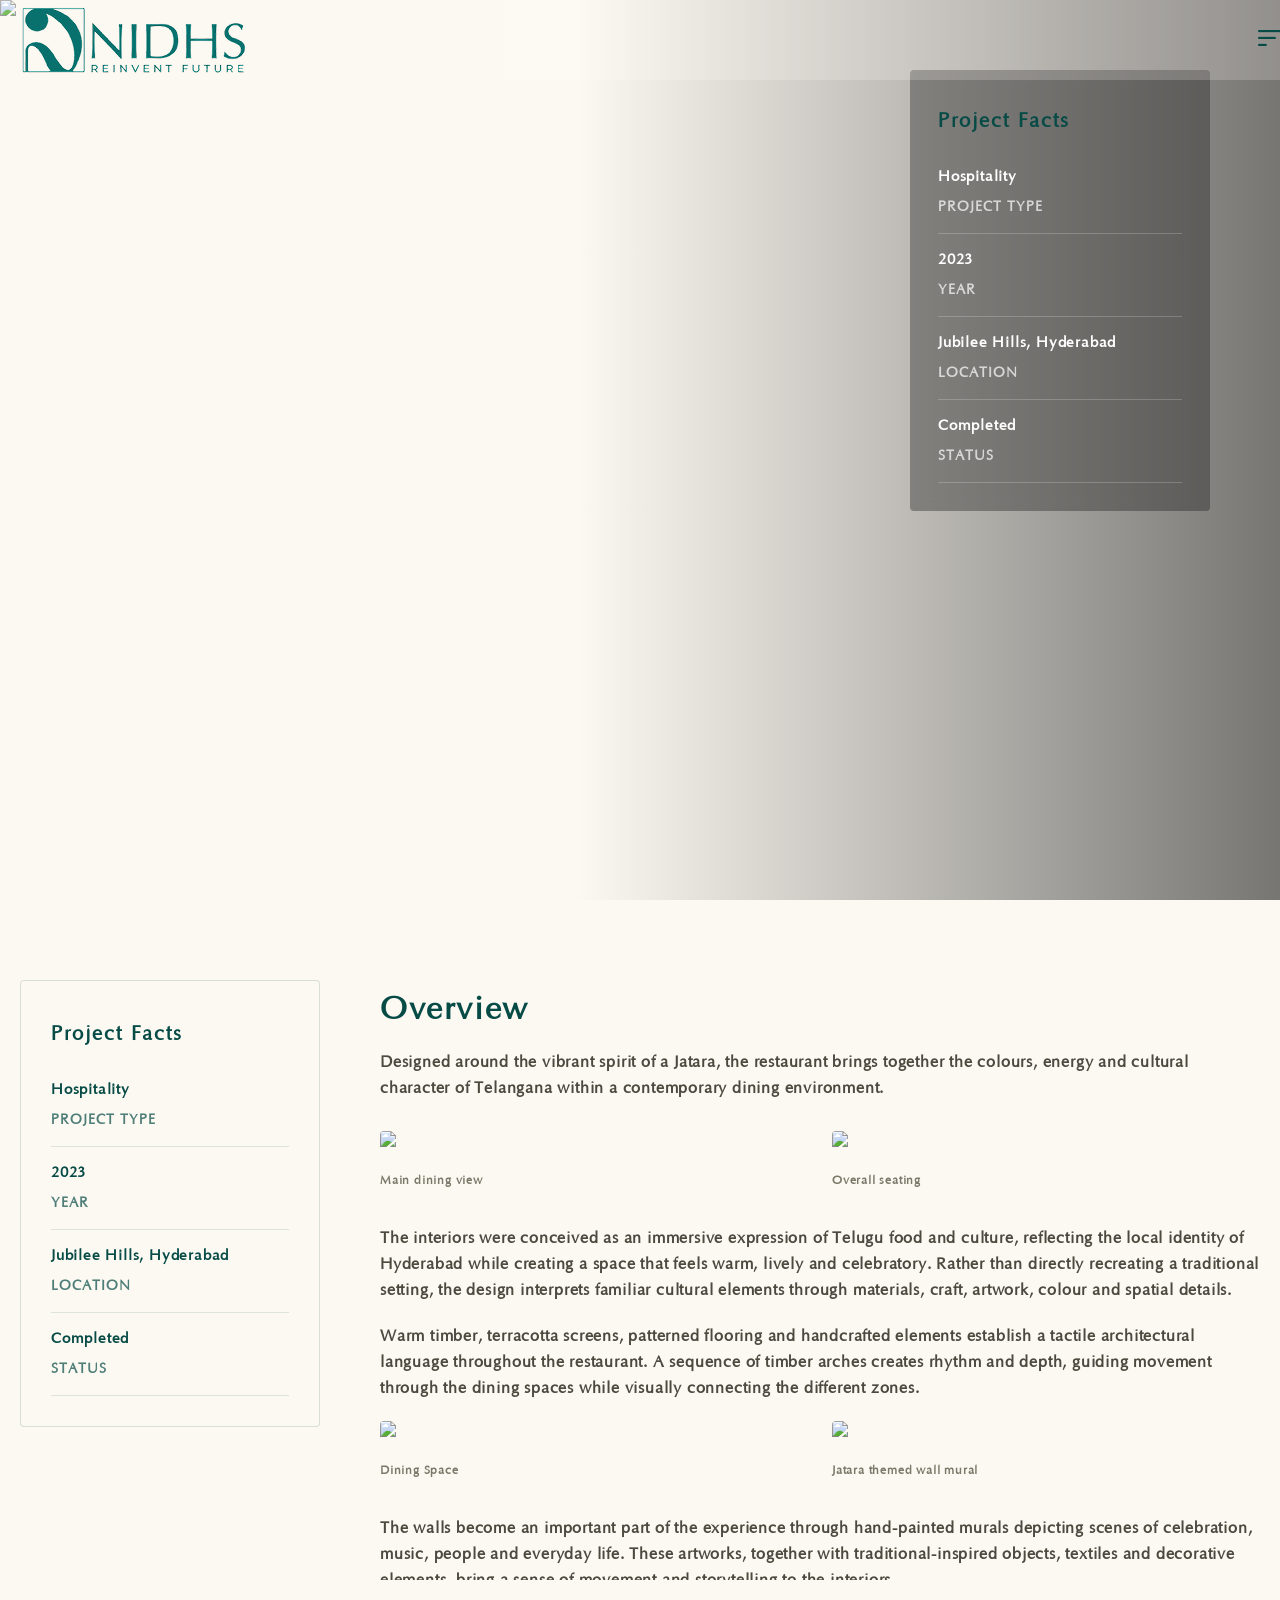
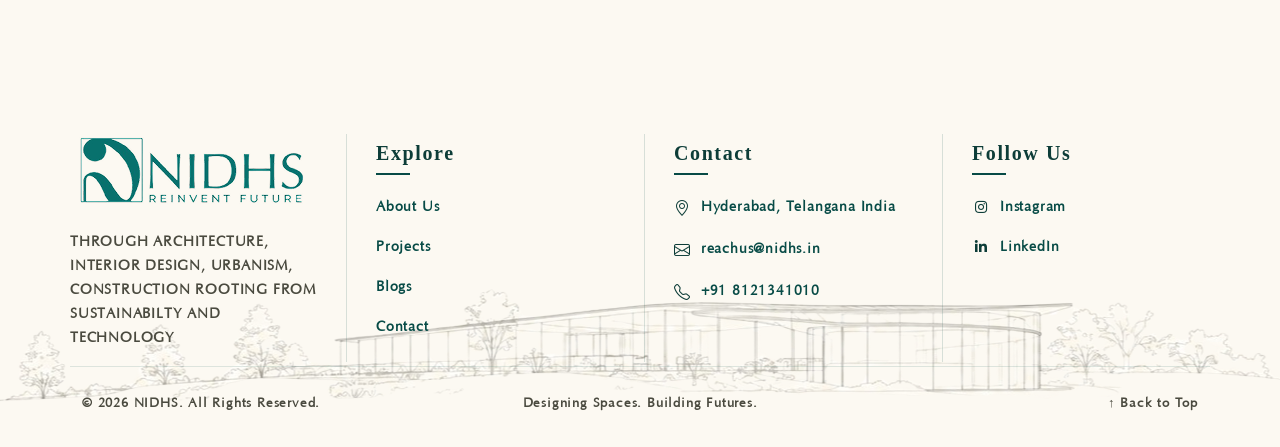
==== commit 3b4efddb: "css and img changes" ====
--- a/jatara.html
+++ b/jatara.html
@@ -37,7 +37,7 @@
 
 <body>
 
-    <div id="sticky-header" class="hendre_nav_manu two">
+	<div id="sticky-header" class="hendre_nav_manu two">
 		<div class="container-fluid">
 			<div class="row align-items-center">
 				<div class="col-lg-2">
@@ -54,14 +54,8 @@
 					
 				</div>
 				<div class="col-lg-3">
-					<div class="header-src-box">
-
-						<div class="header-button two">
-							<a href="#">Talk to us<i class="bi bi-arrow-right-short"></i></a>
-						</div>
-						<div class="sidebar-btn style_two">
-							<div class="nav-btn navSidebar-button style_two"><span><i class="bi bi-filter-left"></i></span></div>							
-						</div>
+					<div class="sidebar-btn style_two">
+						<div class="nav-btn navSidebar-button style_two"><span><i class="bi bi-filter-left"></i></span></div>							
 					</div>
 				</div>
 			</div>
@@ -78,9 +72,9 @@
 
 						<div class="menu-featured-project">
 							<span class="fp-label">FEATURED PROJECT</span>
-							<h4>Sakura -A Far Eastern Kitchen</h4>
-							<p>Restaurant<br>Hyderabad, Telangana<br>2024</p>
-							<a href="sakura.html" class="view-project-link">VIEW PROJECT <i class="fas fa-arrow-right"></i></a>
+							<h4>DOMINION </h4>
+							<p>Residential Apartment<br>Hyderabad, Telangana<br>2025</p>
+							<!-- <a href="sakura.html" class="view-project-link">VIEW PROJECT <i class="fas fa-arrow-right"></i></a> -->
 						</div>
 					</div>
 				</div>
@@ -101,10 +95,10 @@
 					</div>
 
 					<ul class="menu-nav-list">
-						<li><a href="#portfolio">PROJECTS </a></li>
-						<li><a href="#aboutus">ABOUT </a></li>
-						<li><a href="#blogs">BLOGS </a></li>
-						<li><a href="#contactus">CONTACT </a></li>
+						<li><a href="index.html#portfolio">PROJECTS </a></li>
+						<li><a href="index.html#aboutus">ABOUT </a></li>
+						<li><a href="index.html#blogs">BLOGS </a></li>
+						<li><a href="index.html#contactus">CONTACT </a></li>
 					</ul>
 
 					<div class="menu-contact-row">
@@ -128,7 +122,7 @@
 	</div>
 
 
-    <section class="pd-hero">
+    <section id="pdhero" class="pd-hero">
         <img class="pd-hero__img" src="assets/images/portfolio/jatara/DMP00651-HDR.jpg" alt="Jataras Restaurant">
         <div class="pd-hero__overlay"></div>
 
@@ -222,18 +216,18 @@
 	<!--==================================================-->
 
 	<div class="footer-section upper">
-		<div class="container">
+		<div class="container" >
 			<div class="row footer-row">
 
 				<div class="col-lg-3 col-md-6">
 					<div class="widgets-company-info-box wow fadeInUp">
 						<div class="footer-logo">
-							<h2>NIDHS</h2>
-							<span>REINVENT FUTURE</span>
-							<div class="footer-underline"></div>
+							<a class="logo_img" href="index.html" title="hendre">
+								<img src="assets/images/NIDHSlogo.png" alt="logo">
+							</a>
 						</div>
 						<div class="company-info-desc">
-							<p>NIDHS is an architecture and design studio driven by innovation, craftsmanship and a commitment to creating meaningful spaces.</p>
+							<p>THROUGH ARCHITECTURE, INTERIOR DESIGN, URBANISM, CONSTRUCTION ROOTING FROM SUSTAINABILTY AND TECHNOLOGY</p>
 						</div>
 					</div>
 				</div>
@@ -256,7 +250,7 @@
 						</div>
 					</div>
 				</div>
-s
+
 				<div class="col-lg-3 col-md-6">
 					<div class="widgets-company-info wow fadeInLeft">
 						<div class="widgets-company-content">
@@ -294,7 +288,7 @@
 
 			</div>
 
-
+		
 			<div class="row mg-tp align-items-center footer-bottom-row">
 				<div class="col-lg-4">
 					<div class="copy-rights">
@@ -308,8 +302,10 @@
 					<a class="a back-to-top" href="#top">↑ Back to Top</a>
 				</div>
 			</div>
+
 		</div>
 	</div>
+
 
 	<!--==================================================-->
 	<!-- End  Footer Section  -->
@@ -317,6 +313,40 @@
 
 
 </body>
+
+	<!-- nav apearing on scroll -->
+	<script>
+		document.addEventListener('DOMContentLoaded', function () {
+			var header = document.getElementById('sticky-header');
+			var hero = document.getElementById('pdhero');
+
+			if (!header || !hero) return;
+
+			var lastScrollY = window.scrollY;
+			var SCROLL_UP_THRESHOLD = 3;
+
+			window.addEventListener('scroll', function () {
+				var currentScrollY = window.scrollY;
+				var heroHeight = hero.offsetHeight;
+				var withinHero = currentScrollY < heroHeight;
+
+				if (withinHero) {
+					// always visible while in the hero
+					header.classList.remove('nav-hidden');
+				} else {
+					// past the hero: hide on scroll down, show on 3px+ scroll up
+					if (currentScrollY > lastScrollY) {
+						header.classList.add('nav-hidden');
+					} else if (currentScrollY < lastScrollY - SCROLL_UP_THRESHOLD) {
+						header.classList.remove('nav-hidden');
+					}
+				}
+
+				lastScrollY = currentScrollY;
+			}, { passive: true });
+		});
+	</script>
+
 
 <script>
     document.addEventListener('DOMContentLoaded', function () {
--- a/assets/css/theme-default.css
+++ b/assets/css/theme-default.css
@@ -11,7 +11,7 @@
 
 @font-face {
     font-family: 'Optima';
-    src: url('/assets/fonts/optima-webfont/OPTIMA.woff') format('woff');
+    src: url('../fonts/optima-webfont/OPTIMA.woff') format('woff'); 
     font-weight: 400;
     font-style: normal;
     font-display: swap;
--- a/assets/css/style.css
+++ b/assets/css/style.css
@@ -859,7 +859,8 @@
     justify-content: space-between;
     padding: 60px;
     overflow: hidden;
-    background: url(/assets/images/menu.jpg);
+    /* background: url(../images/menu.jpg); */
+    background: url(../images/portfolio/dominion/DJI_0155.JPG);
     background-size: cover;
 
 }
@@ -2841,12 +2842,27 @@
     margin: 0 0 33px;
 }
 
-.tab-thumb {
+/* .tab-thumb {
     float: left;
     margin-right: 25px;
-    /* width: 200px;
+    width: 200px;
     height: 200px;
-    object-fit: fill; */
+    object-fit: cover;
+} */
+
+.tab-thumb {
+  width: 300px;
+  height: 300px;
+  overflow: hidden;
+  display: flex;
+  align-items: center;
+  justify-content: center;
+}
+
+.tab-thumb img {
+  width: 100%;
+  height: 100%;
+  object-fit: contain; /* use 'cover' instead if you want it to fill and crop */
 }
 
 .tab-title h3 {
@@ -12122,7 +12138,7 @@
 
 
 /* Hero section css */
-.hero-slider {
+/* .hero-slider {
     position: relative;
     width: 100%;
     height: 100vh;
@@ -12248,7 +12264,160 @@
     .hero-slider__dot {
         width: 28px;
     }
-}
+} */
+
+
+/* new hero css */
+
+/* Hero section css */
+.hero-slider {
+    position: relative;
+    width: 100%;
+    height: 100vh;
+    height: 100svh;
+    overflow: hidden;
+    background: #111;
+}
+
+.hero-slider__track {
+    display: flex;
+    width: 100%;
+    height: 100%;
+    transition: transform 1s cubic-bezier(0.65, 0, 0.35, 1);
+}
+
+.hero-slider__slide {
+    position: relative;
+    flex: 0 0 100%;
+    width: 100%;
+    height: 100%;
+}
+
+.hero-slider__media {
+    position: absolute;
+    inset: 0;
+    width: 100%;
+    height: 100%;
+    object-fit: cover;
+}
+
+.hero-slider__overlay {
+    position: absolute;
+    inset: 0;
+    z-index: 1;
+    background: linear-gradient(
+        to top right,
+        rgba(255, 255, 255, 0.2) 0%,
+        rgba(255, 255, 255, 0.6) 25%,
+        rgba(255, 255, 255, 0.25) 45%,
+        rgba(255, 255, 255, 0) 65%
+    );
+    pointer-events: none;
+}
+
+.hero-slider__content {
+    position: absolute;
+    left: 60px;
+    bottom: 120px;
+    z-index: 2;
+    color: #074B46;
+    pointer-events: none;
+    max-width: 520px;
+}
+
+.hero-slider__title {
+    font-size: 56px;
+    line-height: 1.15;
+    letter-spacing: 0.3rem;
+    font-weight: 600;
+    margin: 0;
+    max-width: 700px;
+}
+
+.hero-slider__subtitle {
+    font-size: 18px;
+    line-height: 1.5;
+    /* letter-spacing: 0.05rem; */
+    font-weight: 600;
+    margin: 16px 0 0;
+    max-width: 560px;
+}
+
+.hero-slider__dots {
+    position: absolute;
+    bottom: 40px;
+    left: 50%;
+    transform: translateX(-50%);
+    z-index: 3;
+    display: flex;
+    gap: 14px;
+}
+
+.hero-slider__dot {
+    position: relative;
+    width: 42px;
+    height: 4px;
+    background: rgba(255, 255, 255, 0.35);
+    border: none;
+    padding: 0;
+    margin: 0;
+    cursor: pointer;
+    overflow: hidden;
+    appearance: none;
+    -webkit-appearance: none;
+    -moz-appearance: none;
+    outline: none;
+    box-shadow: none;
+    -webkit-tap-highlight-color: transparent;
+}
+
+.hero-slider__dot:hover,
+.hero-slider__dot:focus,
+.hero-slider__dot:active,
+.hero-slider__dot:focus-visible {
+    outline: none;
+    box-shadow: none;
+    border: none;
+}
+
+.hero-slider__dot-progress {
+    position: absolute;
+    left: 0;
+    top: 0;
+    height: 100%;
+    width: 0%;
+    background: #074B46;
+}
+
+.hero-slider__dot.is-active .hero-slider__dot-progress {
+    animation: hero-slider-fill 6s linear forwards;
+}
+
+@keyframes hero-slider-fill {
+    from { width: 0%; }
+    to   { width: 100%; }
+}
+
+@media (max-width: 768px) {
+    .hero-slider__content {
+        left: 24px;
+        bottom: 90px;
+    }
+    .hero-slider__title {
+        font-size: 34px;
+    }
+    .hero-slider__subtitle {
+        font-size: 15px;
+    }
+    .hero-slider__dots {
+        bottom: 24px;
+    }
+    .hero-slider__dot {
+        width: 28px;
+    }
+}
+
+/* contact us */
 
 .cu-contact {
     background-color: #074B46;
@@ -12273,25 +12442,31 @@
     min-height: 500px;
     display: flex;
     flex-direction: column;
-    justify-content: space-between;
+    justify-content: flex-start;
 }
 
 .cu-contact__bg-decor {
-    position: absolute;
-    inset: 0;
-    background-repeat: no-repeat;
-    background-position: top center;
-    /* background-position: left center; */
-    background-size: contain;
-    opacity: 0.7;
-    z-index: 0;
+    position: static;      /* was absolute — this was causing the overlap */
+    width: 100%;
+    max-width: 600px;
+    height: auto;
+    opacity: 1;
     pointer-events: none;
-}
-
-.cu-contact__info-content,
+    display: block;
+}
+
 .cu-contact__details {
-    position: relative;
-    z-index: 1;
+    position: static;      /* was relative — not needed anymore */
+    display: flex;
+    flex-direction: column;
+    gap: 20px;
+    margin-top: 40px;      /* just a normal gap now, not pushing past an overlapping image */
+}
+
+.cu-contact__info-content{
+    position: relative;
+    z-index: 1;
+
 }
 
 .cu-contact__title {
--- a/assets/css/projectdetail.css
+++ b/assets/css/projectdetail.css
@@ -76,6 +76,7 @@
     animation-delay: 0.4s;
 }
 
+
 @keyframes pd-facts-fade-in {
     from {
         opacity: 0;
@@ -211,7 +212,7 @@
 
 
 /* small mobile :320px. */
-@media only screen and (min-width: 320px) and (max-width: 991px) {
+/* @media only screen and (min-width: 320px) and (max-width: 991px) {
 .sticky {
     position: relative !important;
 }
@@ -225,8 +226,6 @@
     flex-wrap: nowrap;
     align-items: center;
     justify-content: space-between;
-    
-    /* padding-left: 4vw; */
     padding-right: 10vw;
     box-sizing: border-box;
 }
@@ -255,4 +254,4 @@
     white-space: nowrap;
 }
 
-}+} */
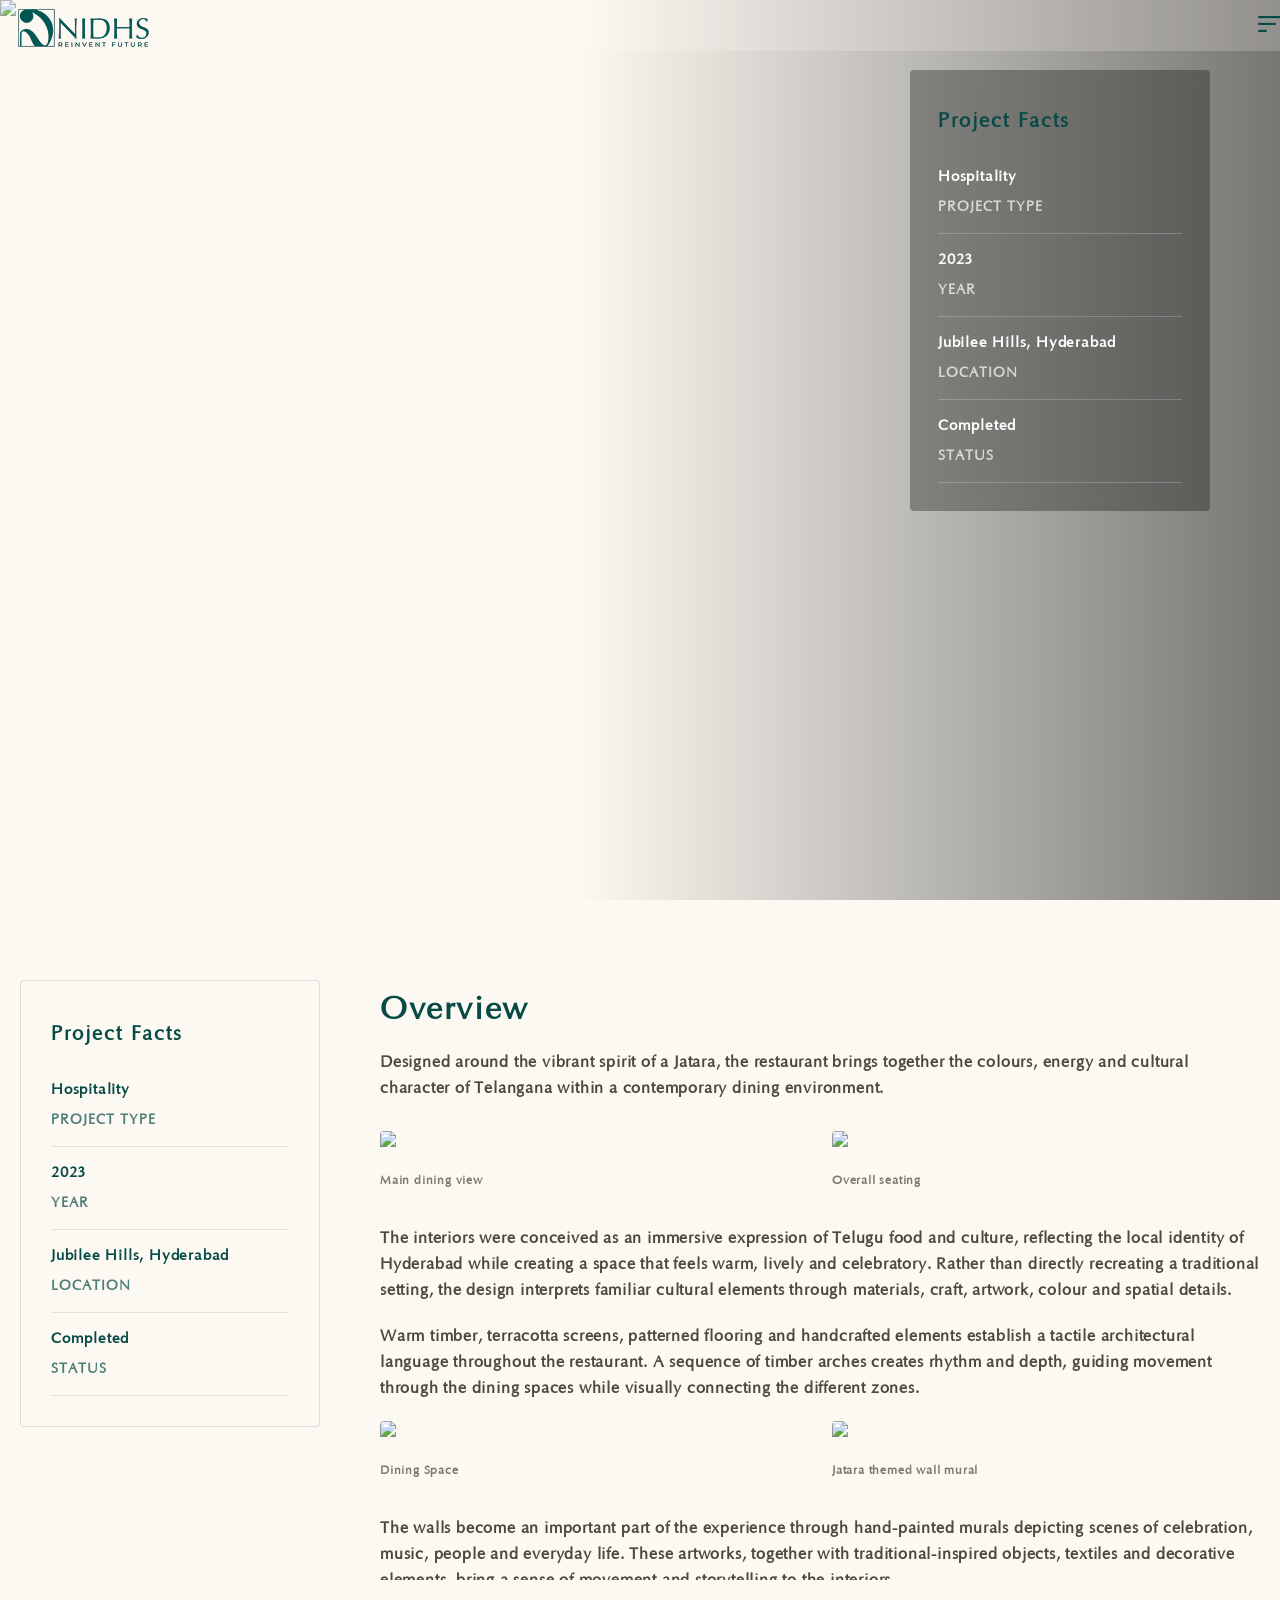
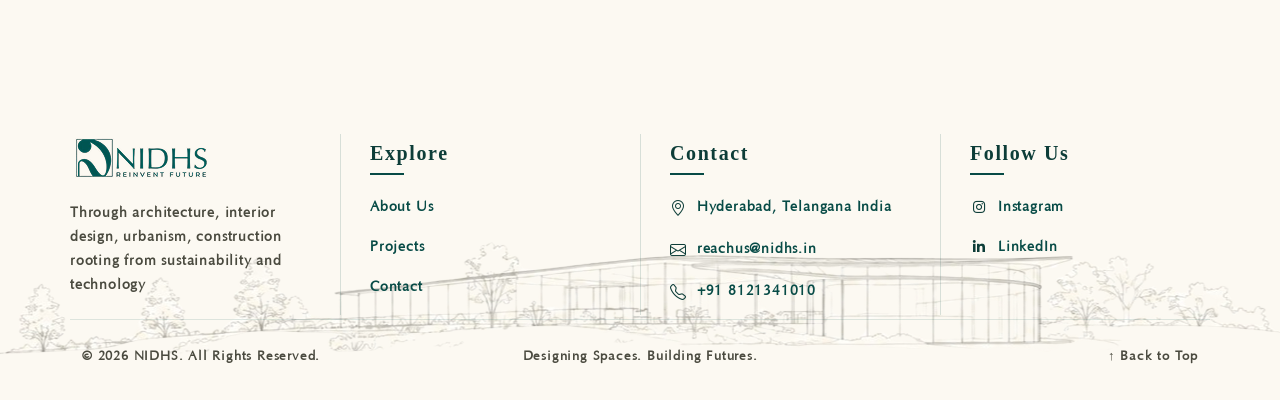
==== commit 282c2c63: "initial website deployment" ====
--- a/jatara.html
+++ b/jatara.html
@@ -74,7 +74,7 @@
 							<span class="fp-label">FEATURED PROJECT</span>
 							<h4>DOMINION </h4>
 							<p>Residential Apartment<br>Hyderabad, Telangana<br>2025</p>
-							<!-- <a href="sakura.html" class="view-project-link">VIEW PROJECT <i class="fas fa-arrow-right"></i></a> -->
+							<a href="dominion.html" class="view-project-link">VIEW PROJECT <i class="fas fa-arrow-right"></i></a>
 						</div>
 					</div>
 				</div>
@@ -97,7 +97,7 @@
 					<ul class="menu-nav-list">
 						<li><a href="index.html#portfolio">PROJECTS </a></li>
 						<li><a href="index.html#aboutus">ABOUT </a></li>
-						<li><a href="index.html#blogs">BLOGS </a></li>
+						<!-- <li><a href="index.html#blogs">BLOGS </a></li> -->
 						<li><a href="index.html#contactus">CONTACT </a></li>
 					</ul>
 
@@ -227,7 +227,7 @@
 							</a>
 						</div>
 						<div class="company-info-desc">
-							<p>THROUGH ARCHITECTURE, INTERIOR DESIGN, URBANISM, CONSTRUCTION ROOTING FROM SUSTAINABILTY AND TECHNOLOGY</p>
+							<p>Through architecture, interior design, urbanism, construction rooting from sustainability and technology</p>
 						</div>
 					</div>
 				</div>
@@ -243,7 +243,7 @@
 								<ul>
 									<li><a class="a" href="index.html#aboutus">About Us</a></li>
 									<li><a class="a" href="index.html#portfolio">Projects</a></li>
-									<li><a class="a" href="index.html#blogs">Blogs</a></li>
+									<!-- <li><a class="a" href="index.html#blogs">Blogs</a></li> -->
 									<li><a class="a" href="index.html#contactus">Contact</a></li>
 								</ul>
 							</div>
--- a/assets/css/style.css
+++ b/assets/css/style.css
@@ -294,6 +294,7 @@
 .hendre_nav_manu.left-sidebar a.logo_img {
     margin-top: 120px;
     display: inline-block;
+    height: 50px;
 }
 
 .hendre_nav_manu.left-sidebar .hendre_menu>ul>li {
@@ -1003,7 +1004,7 @@
     align-items: baseline;
     gap: 14px;
     /* font-family: 'Playfair Display', serif; */
-    font-size: 40px;
+    font-size: 28px;
     color: #0d3d38;
     padding: 14px 0;
     transition: color 0.3s ease, padding-left 0.3s ease;
@@ -1075,7 +1076,7 @@
         padding: 40px 30px;
     }
     .menu-nav-list li a {
-        font-size: 30px;
+        font-size: 24px;
     }
     .menu-contact-row {
         flex-direction: column;
@@ -12293,6 +12294,42 @@
     height: 100%;
 }
 
+
+/* bottom black gradient over the image */
+.hero-slider__slide::after {
+    content: "";
+    position: absolute;
+    left: 0;
+    right: 0;
+    bottom: 0;
+    height: 65%;                 /* how far up the gradient reaches */
+    z-index: 1;                  /* above the image, below the content */
+    pointer-events: none;
+    background: linear-gradient(
+        to top,
+        rgba(0, 0, 0, 0.80) 0%,
+        rgba(0, 0, 0, 0.55) 35%,
+        rgba(0, 0, 0, 0.20) 70%,
+        rgba(0, 0, 0, 0) 100%
+    );
+}
+
+/* text sits on top of the gradient */
+.hero-slider__content {
+    position: absolute;
+    left: 60px;
+    bottom: 60px;
+    z-index: 2;
+    max-width: 720px;
+    color: #fff;
+    pointer-events: none;
+    /* remove the old background, padding and ::before band */
+}
+
+.hero-slider__content::before {
+    content: none;
+}
+
 .hero-slider__media {
     position: absolute;
     inset: 0;
@@ -12305,12 +12342,18 @@
     position: absolute;
     inset: 0;
     z-index: 1;
-    background: linear-gradient(
+    /* background: linear-gradient(
         to top right,
         rgba(255, 255, 255, 0.2) 0%,
         rgba(255, 255, 255, 0.6) 25%,
         rgba(255, 255, 255, 0.25) 45%,
         rgba(255, 255, 255, 0) 65%
+    ); */
+    background: radial-gradient(
+        circle at bottom left,
+        rgba(255, 255, 255, 0.6) 0%,
+        rgba(255, 255, 255, 0.25) 35%,
+        rgba(255, 255, 255, 0) 65%
     );
     pointer-events: none;
 }
@@ -12318,15 +12361,78 @@
 .hero-slider__content {
     position: absolute;
     left: 60px;
-    bottom: 120px;
+    bottom: 20px;
     z-index: 2;
     color: #074B46;
     pointer-events: none;
-    max-width: 520px;
+    max-width: 650px;
+    /* background: linear-gradient(
+        to right,
+        rgba(255, 255, 255, 0.55) 0%,
+        rgba(255, 255, 255, 0.35) 35%,
+        rgba(255, 255, 255, 0) 60%
+    ); */
+}
+
+/* .hero-slider__content {
+    position: absolute;
+    left: 0;
+    right: 0;
+    bottom: 60px;
+    padding: 20px 60px;
+    box-sizing: border-box;
+    z-index: 2;
+    color: #074B46;
+    pointer-events: none;
+    background: linear-gradient(
+        to right,
+        rgba(255, 255, 255, 0.65) 0%,
+        rgba(255, 255, 255, 0.55) 50%,
+        rgba(255, 255, 255, 0.35) 100%
+    );
+} */
+
+/* .hero-slider__content {
+    position: absolute;
+    left: 0;
+    right: 0;
+    bottom: 60px;
+    z-index: 2;
+    color: #074B46;
+    pointer-events: none;
+    box-sizing: border-box;
+    padding: 20px 100px;
+} */
+
+/* the translucent band lives here, behind the text */
+/* .hero-slider__content::before {
+    content: "";
+    position: absolute;
+    inset: 0;
+    z-index: -1;
+    background: rgba(255, 255, 255, 0.55);
+
+    -webkit-mask-image:
+        linear-gradient(to right, transparent 0%, #000 12%, #000 88%, transparent 100%),
+        linear-gradient(to bottom, transparent 0%, #000 25%, #000 75%, transparent 100%);
+    -webkit-mask-composite: source-in;
+    mask-image:
+        linear-gradient(to right, transparent 0%, #000 12%, #000 88%, transparent 100%),
+        linear-gradient(to bottom, transparent 0%, #000 25%, #000 75%, transparent 100%);
+    mask-composite: intersect;
+} */
+
+
+.hero-slider__title,
+.hero-slider__tag,
+.hero-slider__subtitle {
+    /* text-shadow: 0 2px 10px rgba(0, 0, 0, 0.6); */
+    color: white;
+    margin-bottom: 0px !important;
 }
 
 .hero-slider__title {
-    font-size: 56px;
+    font-size: 42px;
     line-height: 1.15;
     letter-spacing: 0.3rem;
     font-weight: 600;
@@ -12335,17 +12441,22 @@
 }
 
 .hero-slider__subtitle {
-    font-size: 18px;
+    /* color: #4a4a3f; */
+    /* color: white; */
+    font-size: 14px;
     line-height: 1.5;
     /* letter-spacing: 0.05rem; */
     font-weight: 600;
-    margin: 16px 0 0;
+    margin: 10px 0 0;
     max-width: 560px;
 }
+/* .hero-slider__tag{
+    color: white;
+} */
 
 .hero-slider__dots {
     position: absolute;
-    bottom: 40px;
+    bottom: 10px;
     left: 50%;
     transform: translateX(-50%);
     z-index: 3;
